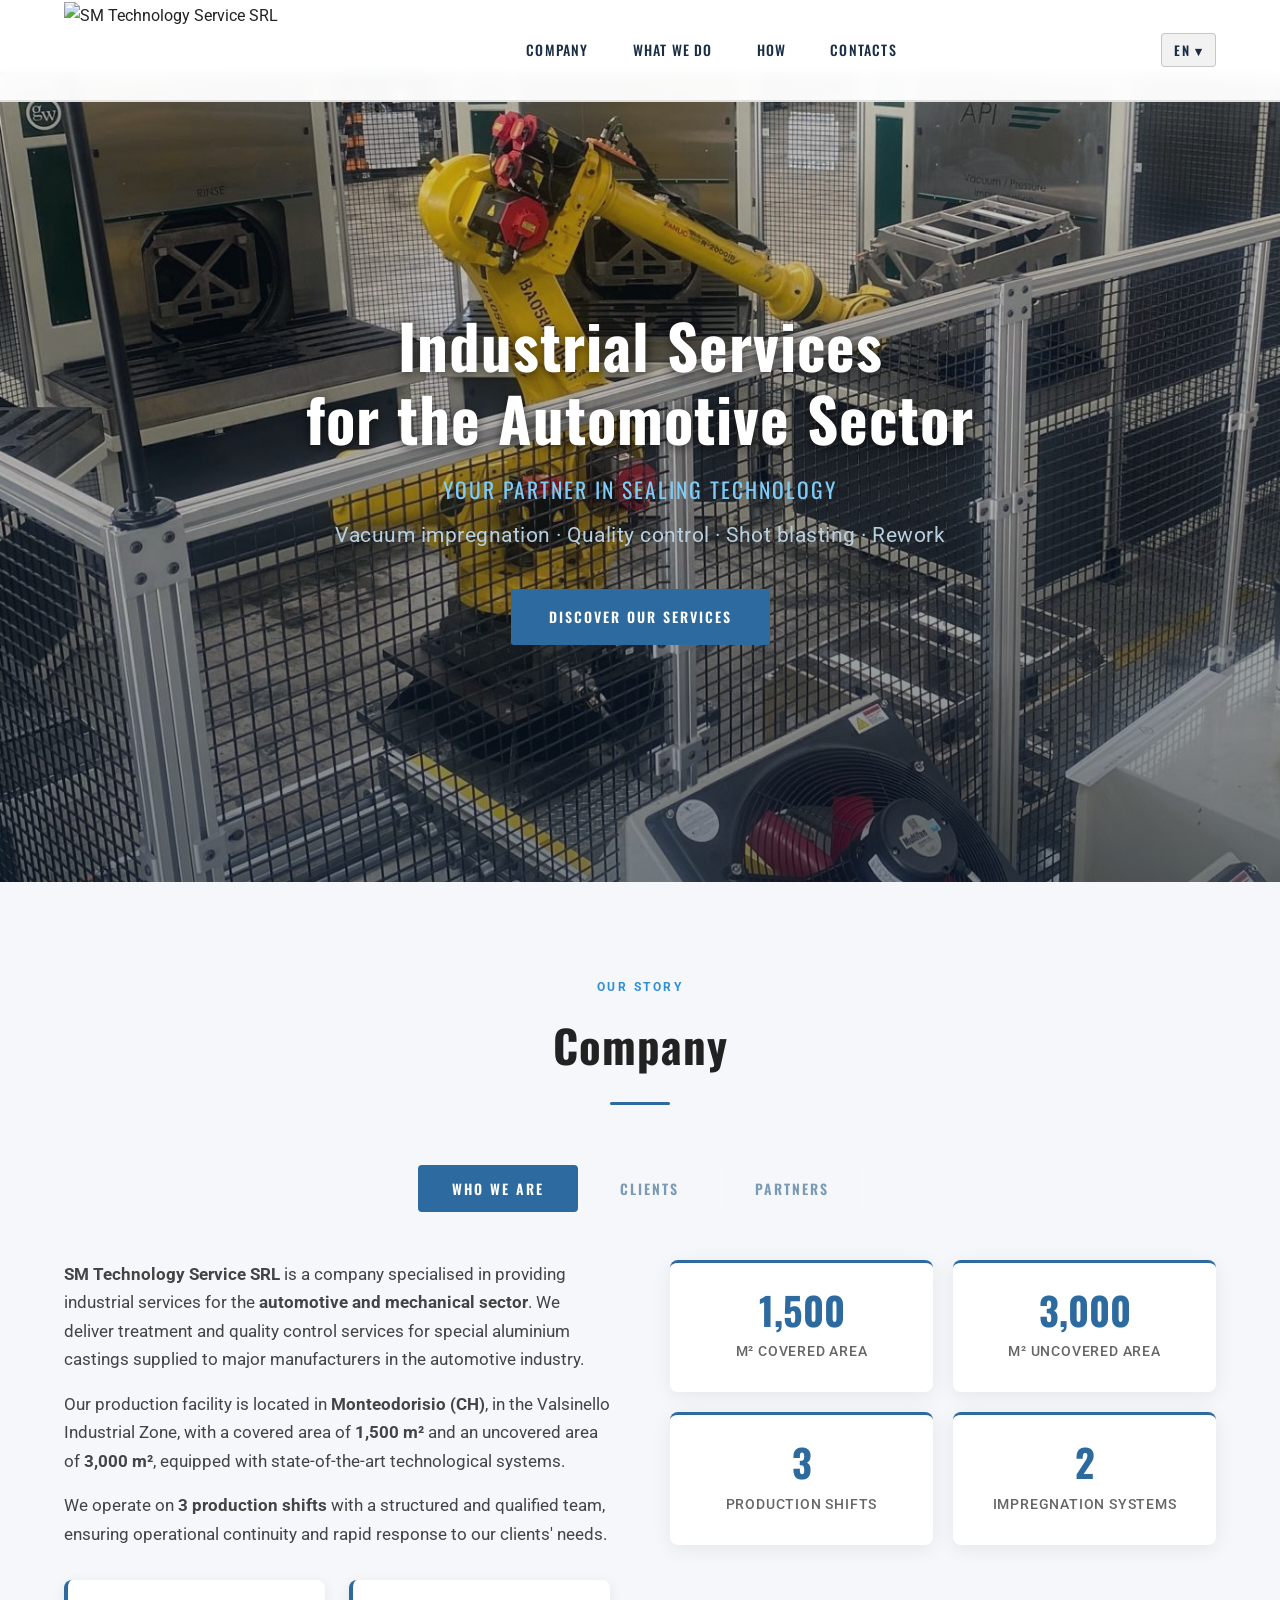
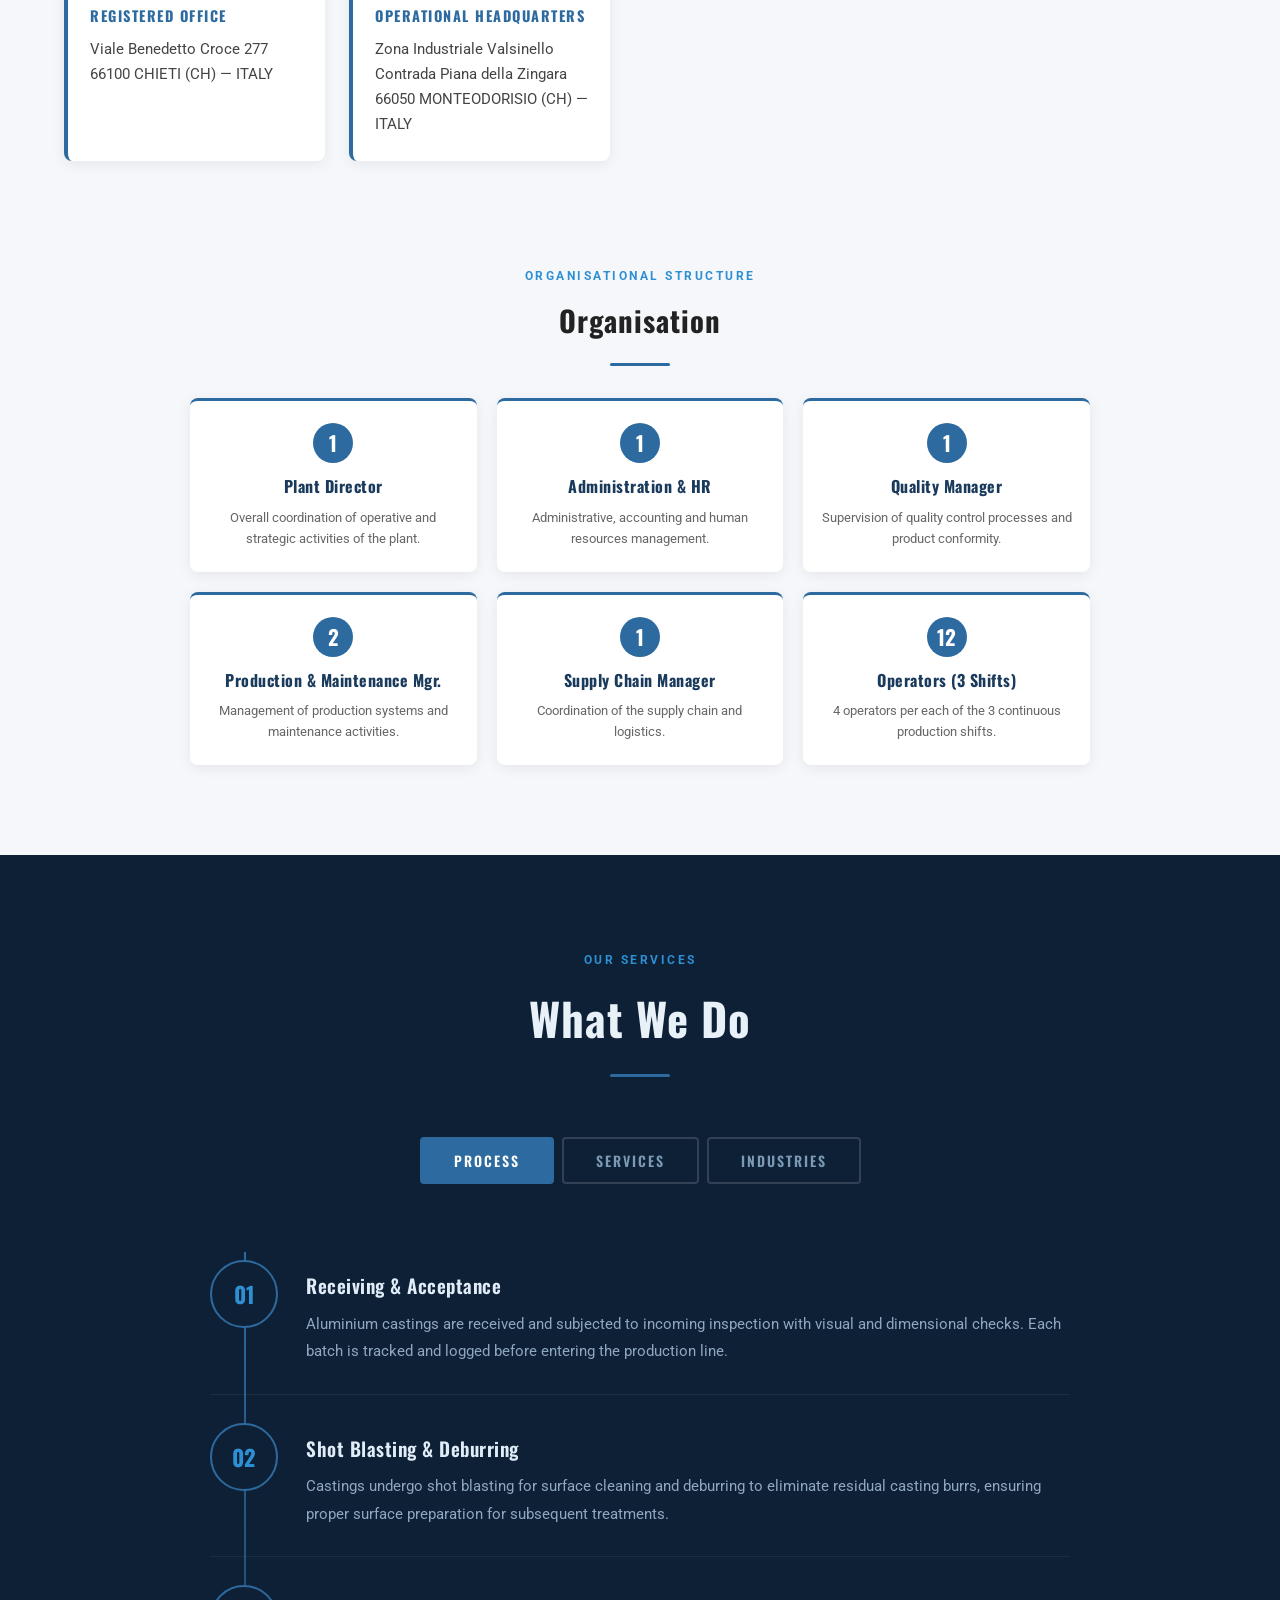
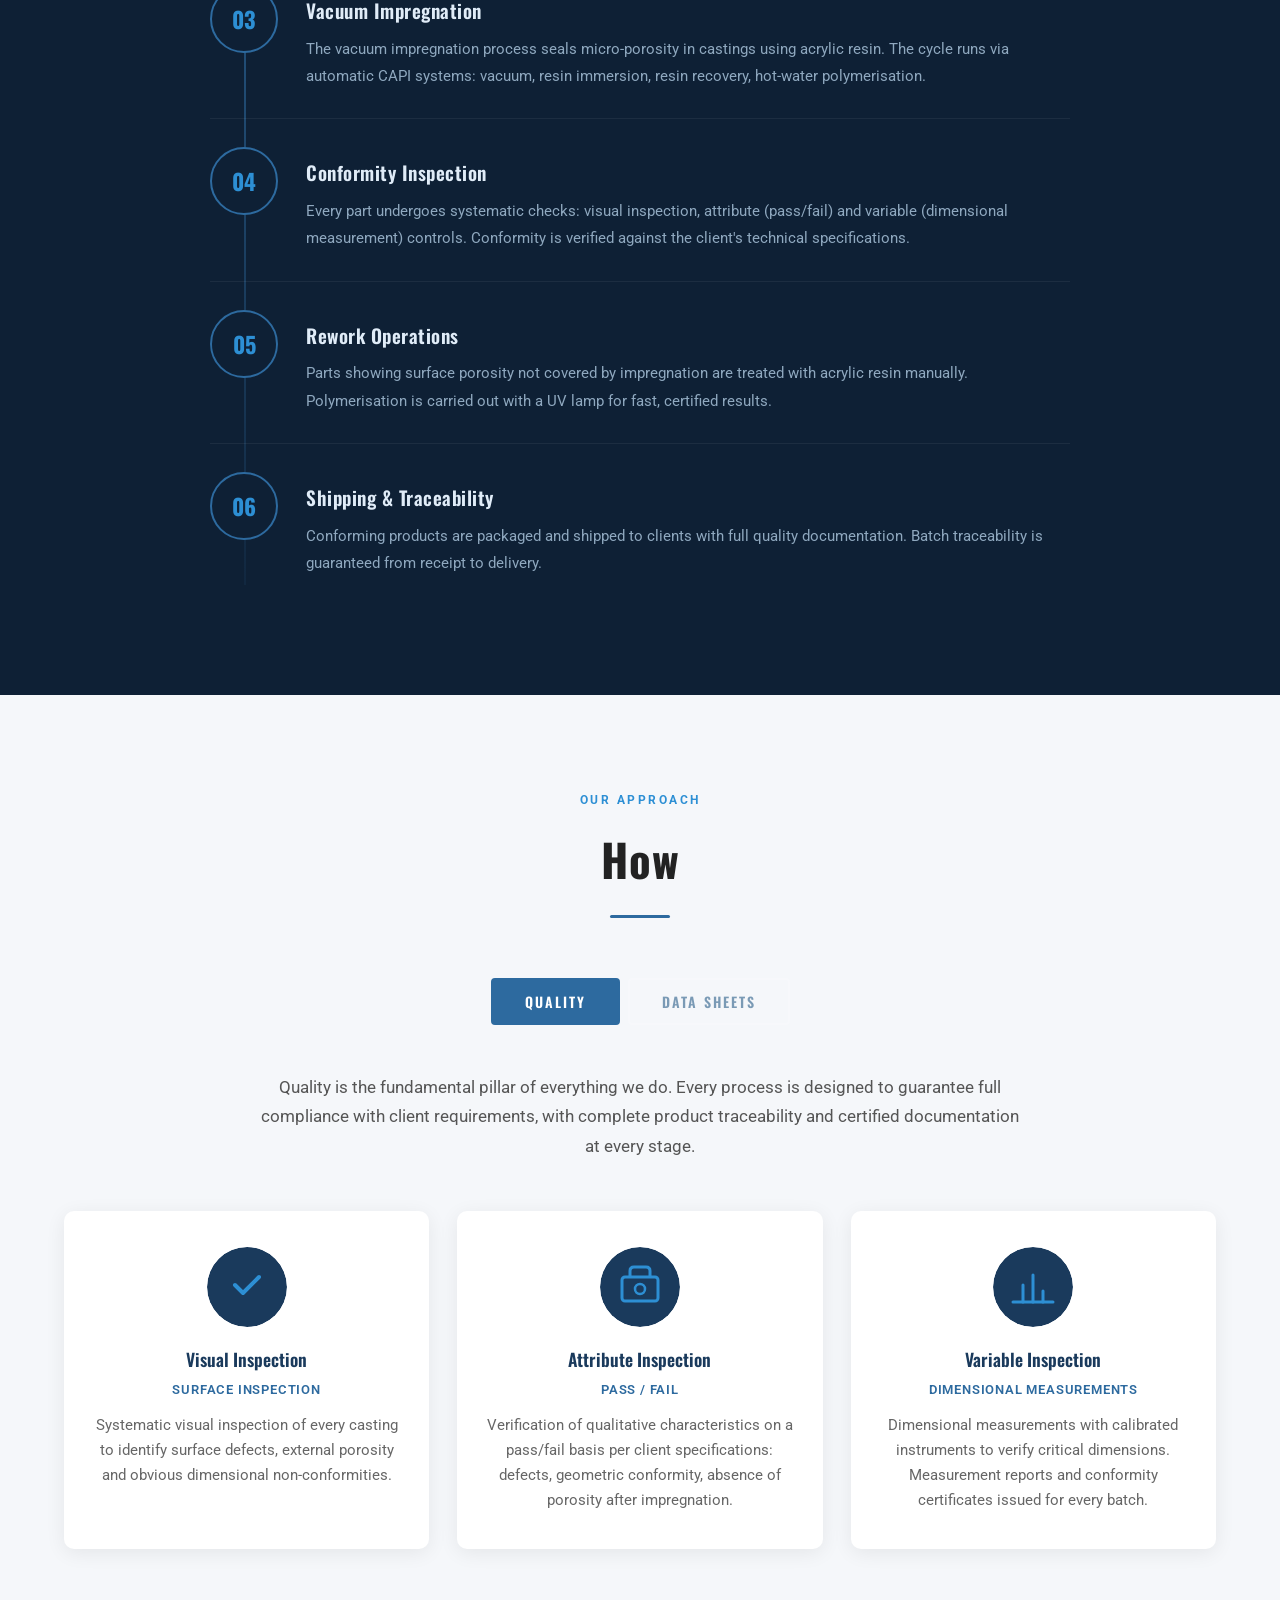
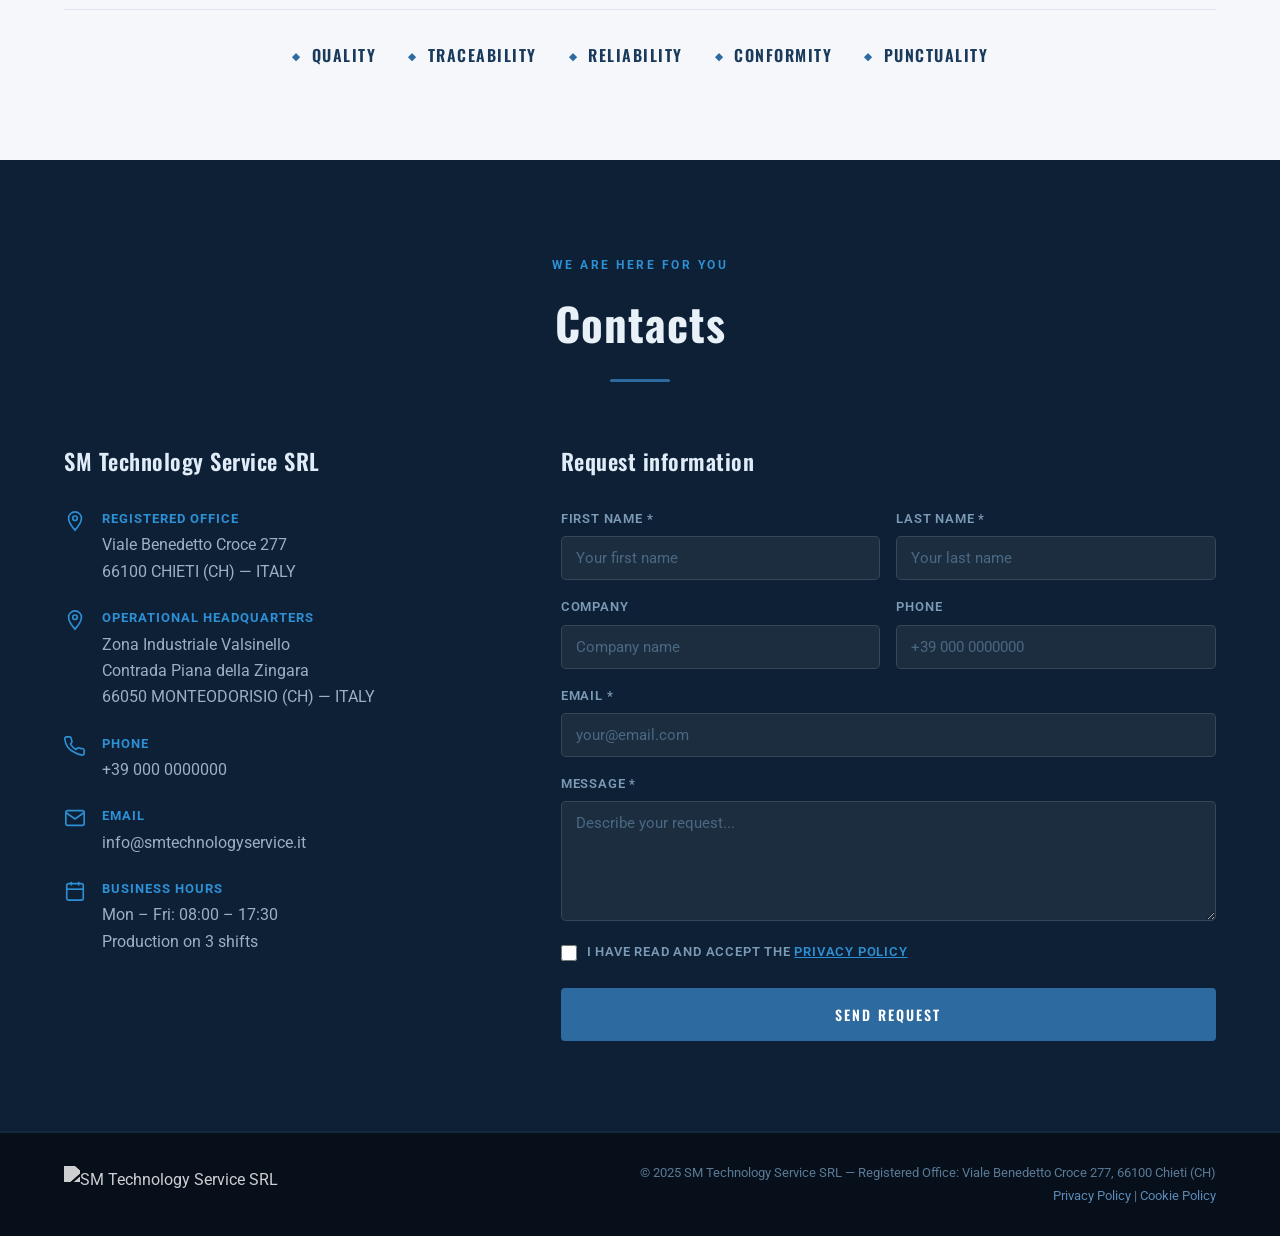
==== en/index.html @ 7cff7b4e "Initial release - SM Technology Service website Co-Authored-By: Claude Opus 4.6 <noreply@anthropic.c" ====
<!DOCTYPE html>
<html lang="en">
<head>
  <meta charset="UTF-8" />
  <meta name="viewport" content="width=device-width, initial-scale=1.0" />
  <title>SM Technology Service SRL</title>
  <link rel="stylesheet" href="../style.css" />
  <link rel="stylesheet" href="../lang.css" />
  <link href="https://fonts.googleapis.com/css2?family=Roboto:wght@300;400;500;700&family=Oswald:wght@400;600;700&display=swap" rel="stylesheet" />
</head>
<body>

  <!-- HEADER -->
  <header id="header">
    <div class="header-inner">
      <div class="logo">
        <img src="../logo.png" alt="SM Technology Service SRL" />
      </div>
      <nav class="main-nav">
        <ul>
          <li><a href="#company">Company</a></li>
          <li><a href="#what-we-do">What We Do</a></li>
          <li><a href="#how">How</a></li>
          <li><a href="#contacts">Contacts</a></li>
        </ul>
      </nav>
      <div class="lang-switcher">
        <button class="lang-btn" id="lang-btn">EN ▾</button>
        <ul class="lang-dropdown" id="lang-dropdown">
          <li><a href="../index.html">🇮🇹 IT</a></li>
          <li><a href="index.html" class="active">🇬🇧 EN</a></li>
        </ul>
      </div>
      <button class="hamburger" id="hamburger" aria-label="Menu">
        <span></span><span></span><span></span>
      </button>
    </div>
  </header>

  <!-- HERO IMAGE -->
  <section class="hero">
    <img src="../hero_new2.JPG" alt="SM Technology Service - Industrial Automotive Services" class="hero-img" />
    <div class="hero-overlay">
      <h1>Industrial Services<br>for the Automotive Sector</h1>
      <p style="font-family:'Oswald',sans-serif;font-size:clamp(1rem,2vw,1.35rem);letter-spacing:2px;text-transform:uppercase;color:#7ecbf7;margin-bottom:10px;">Your Partner in Sealing Technology</p>
      <p>Vacuum impregnation · Quality control · Shot blasting · Rework</p>
      <a href="#what-we-do" class="btn-hero">Discover our services</a>
    </div>
  </section>

  <!-- SECTION: COMPANY -->
  <section id="company" class="section section-light">
    <div class="container">
      <div class="section-header">
        <span class="section-tag">Our story</span>
        <h2>Company</h2>
        <div class="divider"></div>
      </div>
      <div class="cf-tabs">
        <button class="cf-tab active" data-tab="company-whoweare">Who We Are</button>
        <button class="cf-tab" data-tab="company-clients">Clients</button>
        <button class="cf-tab" data-tab="company-partners">Partners</button>
      </div>

      <div class="cf-tab-content active" id="tab-company-whoweare">
        <div class="azienda-grid">
          <div class="azienda-text">
            <p><strong>SM Technology Service SRL</strong> is a company specialised in providing industrial services for the <strong>automotive and mechanical sector</strong>. We deliver treatment and quality control services for special aluminium castings supplied to major manufacturers in the automotive industry.</p>
            <p>Our production facility is located in <strong>Monteodorisio (CH)</strong>, in the Valsinello Industrial Zone, with a covered area of <strong>1,500 m²</strong> and an uncovered area of <strong>3,000 m²</strong>, equipped with state-of-the-art technological systems.</p>
            <p>We operate on <strong>3 production shifts</strong> with a structured and qualified team, ensuring operational continuity and rapid response to our clients' needs.</p>
            <div class="sedi-grid">
              <div class="sede-box">
                <h4>Registered Office</h4>
                <p>Viale Benedetto Croce 277<br>66100 CHIETI (CH) — ITALY</p>
              </div>
              <div class="sede-box">
                <h4>Operational Headquarters</h4>
                <p>Zona Industriale Valsinello<br>Contrada Piana della Zingara<br>66050 MONTEODORISIO (CH) — ITALY</p>
              </div>
            </div>
          </div>
          <div class="azienda-stats">
            <div class="stat-card"><span class="stat-number">1,500</span><span class="stat-label">m² Covered Area</span></div>
            <div class="stat-card"><span class="stat-number">3,000</span><span class="stat-label">m² Uncovered Area</span></div>
            <div class="stat-card"><span class="stat-number">3</span><span class="stat-label">Production Shifts</span></div>
            <div class="stat-card"><span class="stat-number">2</span><span class="stat-label">Impregnation Systems</span></div>
          </div>
        </div>
        <div class="section-header" style="margin-top:60px; margin-bottom:32px;">
          <span class="section-tag">Organisational structure</span>
          <h2 style="font-size:1.8rem;">Organisation</h2>
          <div class="divider"></div>
        </div>
        <div class="org-grid">
          <div class="org-card"><div class="org-count">1</div><div class="org-role">Plant Director</div><p>Overall coordination of operative and strategic activities of the plant.</p></div>
          <div class="org-card"><div class="org-count">1</div><div class="org-role">Administration &amp; HR</div><p>Administrative, accounting and human resources management.</p></div>
          <div class="org-card"><div class="org-count">1</div><div class="org-role">Quality Manager</div><p>Supervision of quality control processes and product conformity.</p></div>
          <div class="org-card"><div class="org-count">2</div><div class="org-role">Production &amp; Maintenance Mgr.</div><p>Management of production systems and maintenance activities.</p></div>
          <div class="org-card"><div class="org-count">1</div><div class="org-role">Supply Chain Manager</div><p>Coordination of the supply chain and logistics.</p></div>
          <div class="org-card"><div class="org-count">12</div><div class="org-role">Operators (3 Shifts)</div><p>4 operators per each of the 3 continuous production shifts.</p></div>
        </div>
      </div>

      <div class="cf-tab-content" id="tab-company-clients">
        <div class="clienti-intro"><p>Our clients are major manufacturers in the automotive and mechanical sector. The trust of these industrial partners is the result of consistent quality, on-time delivery, and the ability to respond to every production need.</p></div>
        <div class="clienti-grid">
          <div class="cliente-card"><div class="cliente-logo-placeholder">STELLANTIS</div></div>
          <div class="cliente-card"><div class="cliente-logo-placeholder">TEKSID ALUMINUM</div></div>
          <div class="cliente-card"><div class="cliente-logo-placeholder">HONDA</div></div>
          <div class="cliente-card"><div class="cliente-logo-placeholder">CNH INDUSTRIAL</div></div>
          <div class="cliente-card"><div class="cliente-logo-placeholder">GETRAG</div></div>
          <div class="cliente-card"><div class="cliente-logo-placeholder">LA.ME.S.</div></div>
          <div class="cliente-card"><div class="cliente-logo-placeholder">SIRPRESS</div></div>
          <div class="cliente-card"><div class="cliente-logo-placeholder">PIERBURG PUMP TECHNOLOGY ITALY</div></div>
          <div class="cliente-card"><div class="cliente-logo-placeholder">TEKAL</div></div>
        </div>
      </div>

      <div class="cf-tab-content" id="tab-company-partners">
        <div class="clienti-intro"><p>We work with selected technology partners who share our vision of quality and innovation, allowing us to offer complete, state-of-the-art solutions for aluminium casting treatment.</p></div>
        <div class="clienti-grid">
          <div class="cliente-card"><div class="cliente-logo-placeholder">CAPI</div><span class="cliente-sede">Impregnation Systems</span></div>
        </div>
      </div>
    </div>
  </section>

  <!-- SECTION: WHAT WE DO -->
  <section id="what-we-do" class="section section-dark">
    <div class="container">
      <div class="section-header">
        <span class="section-tag">Our services</span>
        <h2>What We Do</h2>
        <div class="divider"></div>
      </div>
      <div class="cf-tabs">
        <button class="cf-tab active" data-tab="en-process">Process</button>
        <button class="cf-tab" data-tab="en-services">Services</button>
        <button class="cf-tab" data-tab="en-industries">Industries</button>
      </div>
      <div class="cf-tab-content active" id="tab-en-process">
        <div class="processo-steps">
          <div class="processo-step"><div class="step-number">01</div><div class="step-body"><h3>Receiving &amp; Acceptance</h3><p>Aluminium castings are received and subjected to incoming inspection with visual and dimensional checks. Each batch is tracked and logged before entering the production line.</p></div></div>
          <div class="processo-step"><div class="step-number">02</div><div class="step-body"><h3>Shot Blasting &amp; Deburring</h3><p>Castings undergo shot blasting for surface cleaning and deburring to eliminate residual casting burrs, ensuring proper surface preparation for subsequent treatments.</p></div></div>
          <div class="processo-step"><div class="step-number">03</div><div class="step-body"><h3>Vacuum Impregnation</h3><p>The vacuum impregnation process seals micro-porosity in castings using acrylic resin. The cycle runs via automatic CAPI systems: vacuum, resin immersion, resin recovery, hot-water polymerisation.</p></div></div>
          <div class="processo-step"><div class="step-number">04</div><div class="step-body"><h3>Conformity Inspection</h3><p>Every part undergoes systematic checks: visual inspection, attribute (pass/fail) and variable (dimensional measurement) controls. Conformity is verified against the client's technical specifications.</p></div></div>
          <div class="processo-step"><div class="step-number">05</div><div class="step-body"><h3>Rework Operations</h3><p>Parts showing surface porosity not covered by impregnation are treated with acrylic resin manually. Polymerisation is carried out with a UV lamp for fast, certified results.</p></div></div>
          <div class="processo-step"><div class="step-number">06</div><div class="step-body"><h3>Shipping &amp; Traceability</h3><p>Conforming products are packaged and shipped to clients with full quality documentation. Batch traceability is guaranteed from receipt to delivery.</p></div></div>
        </div>
      </div>
      <div class="cf-tab-content" id="tab-en-services">
        <div class="services-grid">
          <div class="service-card"><div class="service-icon"><svg viewBox="0 0 64 64" fill="none" xmlns="http://www.w3.org/2000/svg"><circle cx="32" cy="32" r="22" stroke="currentColor" stroke-width="2"/><circle cx="32" cy="32" r="10" stroke="currentColor" stroke-width="2"/><path d="M32 10 L32 22 M32 42 L32 54 M10 32 L22 32 M42 32 L54 32" stroke="currentColor" stroke-width="2" stroke-linecap="round"/></svg></div><h3>Vacuum Impregnation</h3><p>Sealing of micro-porosity in special aluminium castings via automatic acrylic resin cycle. 2 CAPI systems ensure high production capacity and service continuity.</p></div>
          <div class="service-card"><div class="service-icon"><svg viewBox="0 0 64 64" fill="none" xmlns="http://www.w3.org/2000/svg"><rect x="10" y="18" width="44" height="30" rx="3" stroke="currentColor" stroke-width="2"/><path d="M22 14 L22 18 M32 14 L32 18 M42 14 L42 18" stroke="currentColor" stroke-width="2" stroke-linecap="round"/><path d="M18 34 L26 26 M38 26 L46 34 M26 26 L38 26 M22 34 L42 34" stroke="currentColor" stroke-width="2" stroke-linecap="round" stroke-linejoin="round"/></svg></div><h3>Conformity Inspection</h3><p>Systematic product controls: visual, attribute (pass/fail) and variable (dimensional measurements). Conformity reports issued for every production batch.</p></div>
          <div class="service-card"><div class="service-icon"><svg viewBox="0 0 64 64" fill="none" xmlns="http://www.w3.org/2000/svg"><path d="M12 52 L52 52 M12 52 L12 28 M52 52 L52 28" stroke="currentColor" stroke-width="2" stroke-linecap="round"/><path d="M20 52 L20 36 L32 24 L44 36 L44 52" stroke="currentColor" stroke-width="2" stroke-linejoin="round"/><circle cx="32" cy="18" r="6" stroke="currentColor" stroke-width="2"/></svg></div><h3>Shot Blasting &amp; Deburring</h3><p>Surface treatment of die-cast aluminium parts: shot blasting for cleaning and oxide removal, deburring to eliminate casting burrs and achieve the correct surface finish.</p></div>
          <div class="service-card"><div class="service-icon"><svg viewBox="0 0 64 64" fill="none" xmlns="http://www.w3.org/2000/svg"><circle cx="32" cy="32" r="18" stroke="currentColor" stroke-width="2"/><path d="M24 32 L30 38 L40 26" stroke="currentColor" stroke-width="2.5" stroke-linecap="round" stroke-linejoin="round"/><path d="M32 10 L32 6 M32 58 L32 54 M10 32 L6 32 M58 32 L54 32" stroke="currentColor" stroke-width="2" stroke-linecap="round"/></svg></div><h3>Rework Operations</h3><p>Manual treatment of surface porosity using acrylic resin with UV polymerisation. Targeted intervention to recover non-conforming parts, reducing scrap and production costs.</p></div>
        </div>
      </div>
      <div class="cf-tab-content" id="tab-en-industries">
        <div class="industrie-grid">
          <div class="industria-card"><div class="industria-icon"><svg viewBox="0 0 64 64" fill="none" xmlns="http://www.w3.org/2000/svg"><path d="M8 52 L8 28 L20 20 L20 52" stroke="currentColor" stroke-width="2" stroke-linejoin="round"/><path d="M20 36 L36 28 L36 52" stroke="currentColor" stroke-width="2" stroke-linejoin="round"/><path d="M36 40 L52 32 L52 52" stroke="currentColor" stroke-width="2" stroke-linejoin="round"/><line x1="4" y1="52" x2="60" y2="52" stroke="currentColor" stroke-width="2"/></svg></div><h3>Automotive</h3><p>Primary reference sector. We provide treatment and quality control services for aluminium castings for major manufacturers: Stellantis, Honda, CNH Industrial, Getrag.</p></div>
          <div class="industria-card"><div class="industria-icon"><svg viewBox="0 0 64 64" fill="none" xmlns="http://www.w3.org/2000/svg"><rect x="10" y="18" width="44" height="28" rx="3" stroke="currentColor" stroke-width="2"/><path d="M10 28 L54 28" stroke="currentColor" stroke-width="2"/><circle cx="20" cy="23" r="2" fill="currentColor"/><circle cx="28" cy="23" r="2" fill="currentColor"/><rect x="18" y="34" width="10" height="8" rx="1" stroke="currentColor" stroke-width="1.8"/><rect x="36" y="34" width="10" height="8" rx="1" stroke="currentColor" stroke-width="1.8"/></svg></div><h3>Precision Mechanics</h3><p>Treatment of aluminium mechanical components for high-precision industrial applications: dimensional controls, shot blasting and specialised rework.</p></div>
          <div class="industria-card"><div class="industria-icon"><svg viewBox="0 0 64 64" fill="none" xmlns="http://www.w3.org/2000/svg"><path d="M32 8 L50 20 L50 44 L32 56 L14 44 L14 20 Z" stroke="currentColor" stroke-width="2" stroke-linejoin="round"/><circle cx="32" cy="32" r="8" stroke="currentColor" stroke-width="2"/><line x1="32" y1="8" x2="32" y2="24" stroke="currentColor" stroke-width="1.5"/><line x1="32" y1="40" x2="32" y2="56" stroke="currentColor" stroke-width="1.5"/><line x1="14" y1="32" x2="24" y2="32" stroke="currentColor" stroke-width="1.5"/><line x1="40" y1="32" x2="50" y2="32" stroke="currentColor" stroke-width="1.5"/></svg></div><h3>Industrial Components</h3><p>Surface treatment and impregnation services for industrial aluminium components, with high production volumes and certified quality standards.</p></div>
        </div>
      </div>
    </div>
  </section>

  <!-- SECTION: HOW -->
  <section id="how" class="section section-light">
    <div class="container">
      <div class="section-header">
        <span class="section-tag">Our approach</span>
        <h2>How</h2>
        <div class="divider"></div>
      </div>
      <div class="cf-tabs">
        <button class="cf-tab active" data-tab="en-quality">Quality</button>
        <button class="cf-tab" data-tab="en-datasheets">Data Sheets</button>
      </div>
      <div class="cf-tab-content active" id="tab-en-quality">
        <div class="chisiamo-intro"><p>Quality is the fundamental pillar of everything we do. Every process is designed to guarantee full compliance with client requirements, with complete product traceability and certified documentation at every stage.</p></div>
        <div class="team-grid">
          <div class="team-card"><div class="team-avatar"><svg viewBox="0 0 80 80" fill="none" xmlns="http://www.w3.org/2000/svg"><circle cx="40" cy="40" r="40" fill="#1a3a5c"/><path d="M28 38 L36 46 L52 30" stroke="#2d8fd4" stroke-width="4" stroke-linecap="round" stroke-linejoin="round"/></svg></div><h3>Visual Inspection</h3><span class="team-role">Surface inspection</span><p>Systematic visual inspection of every casting to identify surface defects, external porosity and obvious dimensional non-conformities.</p></div>
          <div class="team-card"><div class="team-avatar"><svg viewBox="0 0 80 80" fill="none" xmlns="http://www.w3.org/2000/svg"><circle cx="40" cy="40" r="40" fill="#1a3a5c"/><rect x="22" y="30" width="36" height="24" rx="3" stroke="#2d8fd4" stroke-width="3"/><path d="M30 30 L30 24 Q30 20 34 20 L46 20 Q50 20 50 24 L50 30" stroke="#2d8fd4" stroke-width="3"/><circle cx="40" cy="42" r="5" stroke="#2d8fd4" stroke-width="2.5"/></svg></div><h3>Attribute Inspection</h3><span class="team-role">Pass / Fail</span><p>Verification of qualitative characteristics on a pass/fail basis per client specifications: defects, geometric conformity, absence of porosity after impregnation.</p></div>
          <div class="team-card"><div class="team-avatar"><svg viewBox="0 0 80 80" fill="none" xmlns="http://www.w3.org/2000/svg"><circle cx="40" cy="40" r="40" fill="#1a3a5c"/><line x1="20" y1="55" x2="60" y2="55" stroke="#2d8fd4" stroke-width="3" stroke-linecap="round"/><path d="M30 55 L30 38 M40 55 L40 28 M50 55 L50 44" stroke="#2d8fd4" stroke-width="3" stroke-linecap="round"/></svg></div><h3>Variable Inspection</h3><span class="team-role">Dimensional measurements</span><p>Dimensional measurements with calibrated instruments to verify critical dimensions. Measurement reports and conformity certificates issued for every batch.</p></div>
        </div>
        <div class="values-strip">
          <div class="value-item"><span class="value-icon">&#9670;</span><span>Quality</span></div>
          <div class="value-item"><span class="value-icon">&#9670;</span><span>Traceability</span></div>
          <div class="value-item"><span class="value-icon">&#9670;</span><span>Reliability</span></div>
          <div class="value-item"><span class="value-icon">&#9670;</span><span>Conformity</span></div>
          <div class="value-item"><span class="value-icon">&#9670;</span><span>Punctuality</span></div>
        </div>
      </div>
      <div class="cf-tab-content" id="tab-en-datasheets">
        <div class="chisiamo-intro"><p>Technical details of our impregnation systems. The two automatic CAPI systems guarantee high productivity, process repeatability and the highest quality of treatment on aluminium castings.</p></div>
        <div class="schede-grid">
          <div class="scheda-card"><div class="scheda-icon"><svg viewBox="0 0 64 64" fill="none" xmlns="http://www.w3.org/2000/svg"><rect x="14" y="8" width="36" height="48" rx="3" stroke="currentColor" stroke-width="2"/><line x1="22" y1="20" x2="42" y2="20" stroke="currentColor" stroke-width="2"/><line x1="22" y1="28" x2="42" y2="28" stroke="currentColor" stroke-width="2"/><line x1="22" y1="36" x2="34" y2="36" stroke="currentColor" stroke-width="2"/><circle cx="38" cy="44" r="5" stroke="currentColor" stroke-width="2"/></svg></div><h3>Impregnation System N° 1</h3><p>Automatic system for vacuum impregnation of special aluminium castings. Fully automated cycle with process control.</p><ul><li>Technology: Vacuum impregnation with acrylic resin</li><li>Cycle: Vacuum → Immersion → Resin recovery → Polymerisation</li><li>Polymerisation: Hot water bath</li><li>Application: Aluminium castings for automotive</li></ul><span class="scheda-tag">Automatic System</span></div>
          <div class="scheda-card"><div class="scheda-icon"><svg viewBox="0 0 64 64" fill="none" xmlns="http://www.w3.org/2000/svg"><rect x="14" y="8" width="36" height="48" rx="3" stroke="currentColor" stroke-width="2"/><line x1="22" y1="20" x2="42" y2="20" stroke="currentColor" stroke-width="2"/><line x1="22" y1="28" x2="42" y2="28" stroke="currentColor" stroke-width="2"/><line x1="22" y1="36" x2="34" y2="36" stroke="currentColor" stroke-width="2"/><path d="M36 42 L44 50 M44 42 L36 50" stroke="currentColor" stroke-width="2" stroke-linecap="round"/></svg></div><h3>Impregnation System N° 2 — CAPI</h3><p>Second automatic CAPI system to guarantee production continuity and high-volume treatment capacity.</p><ul><li>Brand: CAPI (certified system)</li><li>Technology: Automatic vacuum impregnation</li><li>Cycle: Vacuum → Resin immersion → Recovery → Polymerisation</li><li>Resin: Acrylic (for internal and surface porosity)</li></ul><span class="scheda-tag">CAPI System — Automatic</span></div>
          <div class="scheda-card"><div class="scheda-icon"><svg viewBox="0 0 64 64" fill="none" xmlns="http://www.w3.org/2000/svg"><rect x="14" y="8" width="36" height="48" rx="3" stroke="currentColor" stroke-width="2"/><line x1="22" y1="20" x2="42" y2="20" stroke="currentColor" stroke-width="2"/><line x1="22" y1="28" x2="42" y2="28" stroke="currentColor" stroke-width="2"/><line x1="22" y1="36" x2="42" y2="36" stroke="currentColor" stroke-width="2"/><path d="M25 46 L39 46 M32 42 L32 50" stroke="currentColor" stroke-width="2" stroke-linecap="round"/></svg></div><h3>UV Rework Station</h3><p>Manual system for treating residual surface porosity using acrylic resin with UV polymerisation.</p><ul><li>Method: Manual acrylic resin application</li><li>Polymerisation: UV lamp</li><li>Application: Surface porosity not treatable in automatic cycle</li><li>Outcome: Recovery of non-conforming parts, scrap reduction</li></ul><span class="scheda-tag">UV Rework Station</span></div>
        </div>
      </div>
    </div>
  </section>

  <!-- SECTION: CONTACTS -->
  <section id="contacts" class="section section-dark">
    <div class="container">
      <div class="section-header">
        <span class="section-tag">We are here for you</span>
        <h2>Contacts</h2>
        <div class="divider"></div>
      </div>
      <div class="contatti-grid">
        <div class="contatti-info">
          <h3>SM Technology Service SRL</h3>
          <ul class="contact-list">
            <li><svg class="contact-icon" viewBox="0 0 24 24" fill="none" xmlns="http://www.w3.org/2000/svg"><path d="M12 2C8.13 2 5 5.13 5 9c0 5.25 7 13 7 13s7-7.75 7-13c0-3.87-3.13-7-7-7z" stroke="currentColor" stroke-width="1.8"/><circle cx="12" cy="9" r="2.5" stroke="currentColor" stroke-width="1.8"/></svg><div><strong>Registered Office</strong><p>Viale Benedetto Croce 277<br>66100 CHIETI (CH) — ITALY</p></div></li>
            <li><svg class="contact-icon" viewBox="0 0 24 24" fill="none" xmlns="http://www.w3.org/2000/svg"><path d="M12 2C8.13 2 5 5.13 5 9c0 5.25 7 13 7 13s7-7.75 7-13c0-3.87-3.13-7-7-7z" stroke="currentColor" stroke-width="1.8"/><circle cx="12" cy="9" r="2.5" stroke="currentColor" stroke-width="1.8"/></svg><div><strong>Operational Headquarters</strong><p>Zona Industriale Valsinello<br>Contrada Piana della Zingara<br>66050 MONTEODORISIO (CH) — ITALY</p></div></li>
            <li><svg class="contact-icon" viewBox="0 0 24 24" fill="none" xmlns="http://www.w3.org/2000/svg"><path d="M22 16.92v3a2 2 0 01-2.18 2 19.79 19.79 0 01-8.63-3.07A19.5 19.5 0 013.95 13a19.79 19.79 0 01-3.07-8.67A2 2 0 012.86 2h3a2 2 0 012 1.72c.127.96.361 1.903.7 2.81a2 2 0 01-.45 2.11L7.09 9.91a16 16 0 006 6l1.27-1.27a2 2 0 012.11-.45c.907.339 1.85.573 2.81.7A2 2 0 0122 16.92z" stroke="currentColor" stroke-width="1.8"/></svg><div><strong>Phone</strong><p>+39 000 0000000</p></div></li>
            <li><svg class="contact-icon" viewBox="0 0 24 24" fill="none" xmlns="http://www.w3.org/2000/svg"><path d="M4 4h16c1.1 0 2 .9 2 2v12c0 1.1-.9 2-2 2H4c-1.1 0-2-.9-2-2V6c0-1.1.9-2 2-2z" stroke="currentColor" stroke-width="1.8"/><polyline points="22,6 12,13 2,6" stroke="currentColor" stroke-width="1.8"/></svg><div><strong>Email</strong><p>info@smtechnologyservice.it</p></div></li>
            <li><svg class="contact-icon" viewBox="0 0 24 24" fill="none" xmlns="http://www.w3.org/2000/svg"><rect x="3" y="4" width="18" height="18" rx="2" stroke="currentColor" stroke-width="1.8"/><line x1="16" y1="2" x2="16" y2="6" stroke="currentColor" stroke-width="1.8"/><line x1="8" y1="2" x2="8" y2="6" stroke="currentColor" stroke-width="1.8"/><line x1="3" y1="10" x2="21" y2="10" stroke="currentColor" stroke-width="1.8"/></svg><div><strong>Business Hours</strong><p>Mon – Fri: 08:00 – 17:30<br>Production on 3 shifts</p></div></li>
          </ul>
        </div>
        <div class="contatti-form">
          <h3>Request information</h3>
          <form id="contact-form">
            <div class="form-row"><div class="form-group"><label for="nome">First name *</label><input type="text" id="nome" name="nome" placeholder="Your first name" required /></div><div class="form-group"><label for="cognome">Last name *</label><input type="text" id="cognome" name="cognome" placeholder="Your last name" required /></div></div>
            <div class="form-row"><div class="form-group"><label for="azienda-form">Company</label><input type="text" id="azienda-form" name="azienda" placeholder="Company name" /></div><div class="form-group"><label for="telefono">Phone</label><input type="tel" id="telefono" name="telefono" placeholder="+39 000 0000000" /></div></div>
            <div class="form-group full"><label for="email-form">Email *</label><input type="email" id="email-form" name="email" placeholder="your@email.com" required /></div>
            <div class="form-group full"><label for="messaggio">Message *</label><textarea id="messaggio" name="messaggio" rows="5" placeholder="Describe your request..." required></textarea></div>
            <div class="form-group full privacy-check"><label class="checkbox-label"><input type="checkbox" required /><span>I have read and accept the <a href="#">Privacy Policy</a></span></label></div>
            <button type="submit" class="btn-submit">Send Request</button>
          </form>
        </div>
      </div>
    </div>
  </section>

  <footer class="footer">
    <div class="container footer-inner">
      <div class="footer-logo"><img src="../logo.png" alt="SM Technology Service SRL" /></div>
      <div class="footer-text">
        <p>&copy; 2025 SM Technology Service SRL — Registered Office: Viale Benedetto Croce 277, 66100 Chieti (CH)</p>
        <p><a href="#">Privacy Policy</a> | <a href="#">Cookie Policy</a></p>
      </div>
    </div>
  </footer>

  <script src="../script.js"></script>
  <script src="../lang.js"></script>
</body>
</html>
---- style.css ----
/* ===========================
   RESET & BASE
=========================== */
*, *::before, *::after {
  box-sizing: border-box;
  margin: 0;
  padding: 0;
}

html {
  scroll-behavior: smooth;
}

body {
  font-family: 'Roboto', sans-serif;
  font-size: 16px;
  color: #222;
  background: #fff;
  line-height: 1.7;
}

a {
  text-decoration: none;
  color: inherit;
}

img {
  max-width: 100%;
  display: block;
}

ul {
  list-style: none;
}

.container {
  max-width: 1200px;
  margin: 0 auto;
  padding: 0 24px;
}

/* ===========================
   HEADER & NAV
=========================== */
#header {
  position: fixed;
  top: 0;
  left: 0;
  width: 100%;
  z-index: 1000;
  background: rgba(255, 255, 255, 0.97);
  border-bottom: 2px solid #e0e0e0;
  backdrop-filter: blur(6px);
  transition: box-shadow 0.3s;
}

#header.scrolled {
  box-shadow: 0 4px 24px rgba(0,0,0,0.35);
}

.header-inner {
  max-width: 1200px;
  margin: 0 auto;
  padding: 0 24px;
  display: flex;
  align-items: center;
  justify-content: space-between;
  height: 100px;
}

.logo {
  height: 100%;
}

.logo img {
  height: 100%;
  width: auto;
  object-fit: contain;
  padding: 2px 0;
}

.main-nav ul {
  display: flex;
  gap: 8px;
}

.main-nav ul li a {
  display: block;
  padding: 8px 18px;
  font-family: 'Oswald', sans-serif;
  font-size: 14px;
  font-weight: 500;
  letter-spacing: 1.2px;
  text-transform: uppercase;
  color: #1a2e45;
  border-radius: 3px;
  position: relative;
  transition: color 0.25s;
}

.main-nav ul li a::after {
  content: '';
  position: absolute;
  bottom: 4px;
  left: 18px;
  right: 18px;
  height: 2px;
  background: #2d8fd4;
  transform: scaleX(0);
  transition: transform 0.25s ease;
}

.main-nav ul li a:hover {
  color: #2d6a9f;
}

.main-nav ul li a:hover::after {
  transform: scaleX(1);
}

.hamburger {
  display: none;
  flex-direction: column;
  gap: 5px;
  background: none;
  border: none;
  cursor: pointer;
  padding: 6px;
}

.hamburger span {
  display: block;
  width: 26px;
  height: 2px;
  background: #c8d8e8;
  border-radius: 2px;
  transition: all 0.3s;
}

/* ===========================
   HERO
=========================== */
.hero {
  position: relative;
  width: 100%;
  height: 90vh;
  min-height: 500px;
  margin-top: 72px;
  overflow: hidden;
  background: #0a1a2f;
}

.hero-img {
  width: 100%;
  height: 100%;
  object-fit: cover;
  object-position: center bottom;
  opacity: 1;
}

.hero-overlay {
  position: absolute;
  inset: 0;
  display: flex;
  flex-direction: column;
  align-items: center;
  justify-content: center;
  text-align: center;
  padding: 24px;
  background: linear-gradient(
    to bottom,
    rgba(10,26,47,0.15) 0%,
    rgba(10,26,47,0.35) 60%,
    rgba(10,26,47,0.55) 100%
  );
}

.hero-overlay h1 {
  font-family: 'Oswald', sans-serif;
  font-size: clamp(2rem, 5vw, 3.8rem);
  font-weight: 700;
  color: #fff;
  line-height: 1.2;
  text-shadow: 0 2px 12px rgba(0,0,0,0.6);
  margin-bottom: 16px;
  letter-spacing: 1px;
}

.hero-overlay p {
  font-size: clamp(1rem, 2vw, 1.3rem);
  color: #b8cfe0;
  margin-bottom: 36px;
  letter-spacing: 0.5px;
}

.btn-hero {
  display: inline-block;
  padding: 14px 36px;
  background: #2d6a9f;
  color: #fff;
  font-family: 'Oswald', sans-serif;
  font-size: 14px;
  font-weight: 600;
  letter-spacing: 2px;
  text-transform: uppercase;
  border-radius: 3px;
  border: 2px solid #2d6a9f;
  transition: background 0.25s, border-color 0.25s, color 0.25s;
}

.btn-hero:hover {
  background: transparent;
  border-color: #fff;
  color: #fff;
}

/* ===========================
   SECTIONS BASE
=========================== */
.section {
  padding: 90px 0;
}

.section-light {
  background: #f5f7fa;
  color: #222;
}

.section-dark {
  background: #0e2035;
  color: #cdd8e3;
}

.section-header {
  text-align: center;
  margin-bottom: 60px;
}

.section-tag {
  display: inline-block;
  font-size: 12px;
  font-weight: 700;
  letter-spacing: 2.5px;
  text-transform: uppercase;
  color: #2d8fd4;
  margin-bottom: 10px;
}

.section-header h2 {
  font-family: 'Oswald', sans-serif;
  font-size: clamp(1.8rem, 3.5vw, 2.8rem);
  font-weight: 700;
  letter-spacing: 1px;
  color: inherit;
}

.section-dark .section-header h2 {
  color: #e8f0f8;
}

.divider {
  width: 60px;
  height: 3px;
  background: #2d6a9f;
  margin: 18px auto 0;
  border-radius: 2px;
}

/* ===========================
   AZIENDA
=========================== */
.azienda-grid {
  display: grid;
  grid-template-columns: 1fr 1fr;
  gap: 60px;
  align-items: start;
}

.azienda-text p {
  margin-bottom: 16px;
  font-size: 1.05rem;
  color: #444;
}

.azienda-text p:last-child {
  margin-bottom: 0;
}

.azienda-stats {
  display: grid;
  grid-template-columns: 1fr 1fr;
  gap: 20px;
}

.stat-card {
  background: #fff;
  border-radius: 8px;
  padding: 28px 20px;
  text-align: center;
  box-shadow: 0 4px 20px rgba(0,0,0,0.07);
  border-top: 3px solid #2d6a9f;
  transition: transform 0.2s, box-shadow 0.2s;
}

.stat-card:hover {
  transform: translateY(-4px);
  box-shadow: 0 8px 30px rgba(0,0,0,0.12);
}

.stat-number {
  display: block;
  font-family: 'Oswald', sans-serif;
  font-size: 2.4rem;
  font-weight: 700;
  color: #2d6a9f;
  line-height: 1;
  margin-bottom: 8px;
}

.stat-label {
  font-size: 0.85rem;
  font-weight: 500;
  color: #666;
  text-transform: uppercase;
  letter-spacing: 0.8px;
}

/* ===========================
   COSA FACCIAMO
=========================== */
.services-grid {
  display: grid;
  grid-template-columns: repeat(3, 1fr);
  gap: 28px;
}

.service-card {
  background: rgba(255,255,255,0.05);
  border: 1px solid rgba(255,255,255,0.08);
  border-radius: 10px;
  padding: 36px 28px;
  transition: background 0.25s, transform 0.25s, border-color 0.25s;
}

.service-card:hover {
  background: rgba(45,106,159,0.18);
  border-color: #2d6a9f;
  transform: translateY(-5px);
}

.service-icon {
  width: 56px;
  height: 56px;
  color: #2d8fd4;
  margin-bottom: 20px;
}

.service-icon svg {
  width: 100%;
  height: 100%;
}

.service-card h3 {
  font-family: 'Oswald', sans-serif;
  font-size: 1.2rem;
  font-weight: 600;
  color: #e0ecf8;
  margin-bottom: 12px;
  letter-spacing: 0.5px;
}

.service-card p {
  font-size: 0.92rem;
  color: #8fa8bf;
  line-height: 1.75;
}

/* ===========================
   COSA FACCIAMO — TABS
=========================== */
.cf-tabs {
  display: flex;
  justify-content: center;
  gap: 8px;
  margin-bottom: 48px;
  flex-wrap: wrap;
}

.cf-tab {
  padding: 11px 32px;
  background: transparent;
  border: 2px solid rgba(255,255,255,0.15);
  color: #7a9ab5;
  font-family: 'Oswald', sans-serif;
  font-size: 14px;
  font-weight: 600;
  letter-spacing: 2px;
  text-transform: uppercase;
  border-radius: 4px;
  cursor: pointer;
  transition: all 0.25s;
}

.cf-tab:hover {
  border-color: #2d6a9f;
  color: #c8d8e8;
}

.cf-tab.active {
  background: #2d6a9f;
  border-color: #2d6a9f;
  color: #fff;
}

.cf-tab-content {
  display: none;
}

.cf-tab-content.active {
  display: block;
  animation: fadeInTab 0.3s ease;
}

@keyframes fadeInTab {
  from { opacity: 0; transform: translateY(10px); }
  to   { opacity: 1; transform: translateY(0); }
}

/* --- PROCESSO --- */
.processo-intro {
  margin-bottom: 40px;
  padding: 28px 32px;
  background: rgba(255,255,255,0.04);
  border-left: 4px solid #2d6a9f;
  border-radius: 6px;
}

.processo-intro h3 {
  font-family: 'Oswald', sans-serif;
  font-size: 1.5rem;
  font-weight: 700;
  color: #7ecbf7;
  margin-bottom: 16px;
  text-transform: uppercase;
  letter-spacing: 1px;
}

.processo-intro p {
  font-size: 1rem;
  line-height: 1.75;
  color: #c0cfe0;
  margin-bottom: 12px;
}

.processo-intro p:last-child {
  margin-bottom: 0;
}

.processo-steps {
  display: flex;
  flex-direction: column;
  gap: 0;
  max-width: 860px;
  margin: 0 auto;
  position: relative;
}

.processo-steps::before {
  content: '';
  position: absolute;
  left: 34px;
  top: 20px;
  bottom: 20px;
  width: 2px;
  background: linear-gradient(to bottom, #2d6a9f, rgba(45,106,159,0.1));
}

.processo-step {
  display: flex;
  gap: 28px;
  align-items: flex-start;
  padding: 28px 0;
  position: relative;
}

.processo-step + .processo-step {
  border-top: 1px solid rgba(255,255,255,0.06);
}

.step-number {
  flex-shrink: 0;
  width: 68px;
  height: 68px;
  border-radius: 50%;
  background: #0e2035;
  border: 2px solid #2d6a9f;
  display: flex;
  align-items: center;
  justify-content: center;
  font-family: 'Oswald', sans-serif;
  font-size: 1.4rem;
  font-weight: 700;
  color: #2d8fd4;
  position: relative;
  z-index: 1;
}

.step-body {
  padding-top: 10px;
}

.step-body h3 {
  font-family: 'Oswald', sans-serif;
  font-size: 1.2rem;
  font-weight: 600;
  color: #e0ecf8;
  margin-bottom: 8px;
  letter-spacing: 0.5px;
}

.step-body p {
  font-size: 0.95rem;
  color: #8fa8bf;
  line-height: 1.8;
}

/* --- INDUSTRIE --- */
.industrie-grid {
  display: grid;
  grid-template-columns: repeat(3, 1fr);
  gap: 28px;
}

.industria-card {
  background: rgba(255,255,255,0.04);
  border: 1px solid rgba(255,255,255,0.08);
  border-radius: 10px;
  padding: 32px 24px;
  transition: background 0.25s, transform 0.25s, border-color 0.25s;
  text-align: center;
}

.industria-card:hover {
  background: rgba(45,106,159,0.16);
  border-color: #2d6a9f;
  transform: translateY(-5px);
}

.industria-icon {
  width: 52px;
  height: 52px;
  color: #2d8fd4;
  margin: 0 auto 18px;
}

.industria-icon svg {
  width: 100%;
  height: 100%;
}

.industria-card h3 {
  font-family: 'Oswald', sans-serif;
  font-size: 1.15rem;
  font-weight: 600;
  color: #e0ecf8;
  margin-bottom: 10px;
  letter-spacing: 0.5px;
}

.industria-card p {
  font-size: 0.91rem;
  color: #8fa8bf;
  line-height: 1.75;
}

/* ===========================
   CHI SIAMO
=========================== */
.chisiamo-intro {
  max-width: 760px;
  margin: 0 auto 50px;
  text-align: center;
  font-size: 1.08rem;
  color: #555;
}

.team-grid {
  display: grid;
  grid-template-columns: repeat(3, 1fr);
  gap: 28px;
  margin-bottom: 60px;
}

.team-card {
  background: #fff;
  border-radius: 10px;
  padding: 36px 24px;
  text-align: center;
  box-shadow: 0 4px 20px rgba(0,0,0,0.07);
  transition: transform 0.2s, box-shadow 0.2s;
}

.team-card:hover {
  transform: translateY(-5px);
  box-shadow: 0 10px 35px rgba(0,0,0,0.12);
}

.team-avatar {
  width: 80px;
  height: 80px;
  border-radius: 50%;
  overflow: hidden;
  margin: 0 auto 18px;
}

.team-avatar svg {
  width: 100%;
  height: 100%;
}

.team-card h3 {
  font-family: 'Oswald', sans-serif;
  font-size: 1.1rem;
  font-weight: 600;
  color: #1a3a5c;
  margin-bottom: 4px;
}

.team-role {
  display: block;
  font-size: 0.82rem;
  font-weight: 600;
  color: #2d6a9f;
  letter-spacing: 0.8px;
  text-transform: uppercase;
  margin-bottom: 12px;
}

.team-card p {
  font-size: 0.92rem;
  color: #666;
}

.values-strip {
  display: flex;
  justify-content: center;
  flex-wrap: wrap;
  gap: 16px 32px;
  padding: 32px 0 0;
  border-top: 1px solid #dde4ed;
}

.value-item {
  display: flex;
  align-items: center;
  gap: 10px;
  font-family: 'Oswald', sans-serif;
  font-size: 1rem;
  font-weight: 600;
  letter-spacing: 1.5px;
  text-transform: uppercase;
  color: #1a3a5c;
}

.value-icon {
  color: #2d6a9f;
  font-size: 10px;
}

/* ===========================
   CONTATTI
=========================== */
.contatti-grid {
  display: grid;
  grid-template-columns: 1fr 1.5fr;
  gap: 60px;
  align-items: start;
}

/* --- MAPPA --- */
.contatti-mappa {
  margin-top: 48px;
}

.contatti-mappa h3 {
  font-family: 'Oswald', sans-serif;
  font-size: 1.4rem;
  font-weight: 600;
  color: #e8f0f8;
  text-transform: uppercase;
  letter-spacing: 1px;
  margin-bottom: 20px;
  text-align: center;
}

.mappa-wrapper {
  border-radius: 12px;
  overflow: hidden;
  box-shadow: 0 4px 20px rgba(0,0,0,0.2);
}

.mappa-wrapper iframe {
  display: block;
  width: 100%;
}

.contatti-info h3,
.contatti-form h3 {
  font-family: 'Oswald', sans-serif;
  font-size: 1.4rem;
  font-weight: 600;
  color: #e0ecf8;
  margin-bottom: 28px;
  letter-spacing: 0.5px;
}

.contact-list {
  display: flex;
  flex-direction: column;
  gap: 22px;
}

.contact-list li {
  display: flex;
  align-items: flex-start;
  gap: 16px;
}

.contact-icon {
  width: 22px;
  height: 22px;
  color: #2d8fd4;
  flex-shrink: 0;
  margin-top: 2px;
}

.contact-list strong {
  display: block;
  font-size: 0.82rem;
  font-weight: 700;
  letter-spacing: 1px;
  text-transform: uppercase;
  color: #2d8fd4;
  margin-bottom: 2px;
}

.contact-list p {
  font-size: 0.97rem;
  color: #9ab0c4;
}

/* FORM */
.contatti-form form {
  display: flex;
  flex-direction: column;
  gap: 16px;
}

.form-row {
  display: grid;
  grid-template-columns: 1fr 1fr;
  gap: 16px;
}

.form-group {
  display: flex;
  flex-direction: column;
  gap: 6px;
}

.form-group.full {
  grid-column: 1 / -1;
}

.form-group label {
  font-size: 0.82rem;
  font-weight: 600;
  letter-spacing: 0.8px;
  text-transform: uppercase;
  color: #7a9ab5;
}

.form-group input,
.form-group textarea {
  background: rgba(255,255,255,0.06);
  border: 1px solid rgba(255,255,255,0.12);
  border-radius: 5px;
  padding: 12px 14px;
  font-family: 'Roboto', sans-serif;
  font-size: 0.95rem;
  color: #e0ecf8;
  transition: border-color 0.25s, background 0.25s;
  outline: none;
  width: 100%;
}

.form-group input::placeholder,
.form-group textarea::placeholder {
  color: #4a6880;
}

.form-group input:focus,
.form-group textarea:focus {
  border-color: #2d6a9f;
  background: rgba(45,106,159,0.1);
}

.form-group textarea {
  resize: vertical;
  min-height: 120px;
}

.privacy-check {
  margin-top: 4px;
}

.checkbox-label {
  display: flex;
  align-items: center;
  gap: 10px;
  font-size: 0.88rem;
  color: #7a9ab5;
  cursor: pointer;
}

.checkbox-label input[type="checkbox"] {
  width: 16px;
  height: 16px;
  accent-color: #2d6a9f;
  cursor: pointer;
}

.checkbox-label a {
  color: #2d8fd4;
  text-decoration: underline;
}

.btn-submit {
  display: inline-block;
  padding: 14px 36px;
  background: #2d6a9f;
  color: #fff;
  font-family: 'Oswald', sans-serif;
  font-size: 14px;
  font-weight: 600;
  letter-spacing: 2px;
  text-transform: uppercase;
  border: 2px solid #2d6a9f;
  border-radius: 4px;
  cursor: pointer;
  transition: background 0.25s, border-color 0.25s, color 0.25s;
  width: 100%;
  margin-top: 8px;
}

.btn-submit:hover {
  background: #1a5080;
  border-color: #1a5080;
}

/* ===========================
   FOOTER
=========================== */
.footer {
  background: #070f1a;
  padding: 28px 0;
  border-top: 2px solid #162840;
}

.footer-inner {
  display: flex;
  align-items: center;
  justify-content: space-between;
  gap: 20px;
  flex-wrap: wrap;
}

.footer-logo img {
  height: 36px;
  width: auto;
  object-fit: contain;
  opacity: 0.8;
  filter: brightness(0) invert(1);
}

.footer-text {
  text-align: right;
}

.footer-text p {
  font-size: 0.82rem;
  color: #5a7a96;
  line-height: 1.8;
}

.footer-text a {
  color: #5a8ab5;
  transition: color 0.2s;
}

.footer-text a:hover {
  color: #2d8fd4;
}

.hero-iso {
  position: absolute;
  bottom: 14px;
  right: 18px;
  display: flex;
  align-items: center;
  gap: 6px;
  z-index: 2;
}

.hero-iso-text {
  font-family: 'Oswald', sans-serif;
  font-size: 0.5rem;
  font-weight: 600;
  letter-spacing: 0.5px;
  text-transform: uppercase;
  color: rgba(255,255,255,0.7);
  text-align: right;
  line-height: 1.4;
}

.hero-iso-logo {
  height: 28px;
  width: auto;
  object-fit: contain;
}

/* ===========================
   CLIENTI & PARTNER GRID
=========================== */
.clienti-intro {
  max-width: 760px;
  margin: 0 auto 40px;
  text-align: center;
  font-size: 1.05rem;
  color: #555;
}

.section-dark .clienti-intro p {
  color: #9ab0c4;
}

.clienti-grid {
  display: grid;
  grid-template-columns: repeat(4, 1fr);
  gap: 24px;
  margin-top: 16px;
}

.cliente-card {
  background: #fff;
  border-radius: 10px;
  padding: 28px 20px;
  text-align: center;
  box-shadow: 0 4px 18px rgba(0,0,0,0.08);
  border: 1px solid #e2e8f0;
  transition: transform 0.2s, box-shadow 0.2s, border-color 0.2s;
}

.cliente-card:hover {
  transform: translateY(-4px);
  box-shadow: 0 10px 32px rgba(0,0,0,0.12);
  border-color: #2d6a9f;
}

.cliente-logo-placeholder {
  font-family: 'Oswald', sans-serif;
  font-size: 1rem;
  font-weight: 700;
  letter-spacing: 1px;
  color: #1a3a5c;
  text-transform: uppercase;
  padding: 8px 0;
}

.partner-logo {
  max-width: 100%;
  height: auto;
  max-height: 80px;
  object-fit: contain;
}

.cliente-card a {
  text-decoration: none;
  display: block;
}

.cliente-card .cliente-sede {
  display: block;
  font-size: 0.8rem;
  color: #6a88a0;
  margin-top: 6px;
  letter-spacing: 0.5px;
}

/* --- IMPIANTI DI IMPREGNAZIONE --- */
.impianti-grid {
  display: flex;
  flex-direction: column;
  gap: 32px;
  margin-top: 24px;
}

.impianto-card {
  display: flex;
  gap: 32px;
  background: #fff;
  border-radius: 12px;
  overflow: hidden;
  box-shadow: 0 4px 20px rgba(0,0,0,0.07);
  border: 1px solid #e4eaf0;
  transition: transform 0.3s, box-shadow 0.3s;
}

.impianto-card:hover {
  transform: translateY(-4px);
  box-shadow: 0 10px 32px rgba(0,0,0,0.12);
}

.impianto-img {
  flex: 0 0 45%;
  max-width: 45%;
  overflow: hidden;
}

.impianto-img img {
  width: 100%;
  height: 100%;
  object-fit: cover;
  display: block;
}

.impianto-info {
  flex: 1;
  padding: 28px 28px 28px 0;
  display: flex;
  flex-direction: column;
  justify-content: center;
}

.impianto-info h3 {
  font-family: 'Oswald', sans-serif;
  font-size: 1.35rem;
  font-weight: 700;
  color: #1a3a5c;
  text-transform: uppercase;
  letter-spacing: 1px;
  margin-bottom: 12px;
}

.impianto-info p {
  font-size: 0.95rem;
  line-height: 1.7;
  color: #4a6a84;
  margin-bottom: 16px;
}

.impianto-info ul {
  list-style: none;
  padding: 0;
  margin: 0;
}

.impianto-info ul li {
  font-size: 0.9rem;
  color: #3a5a74;
  padding: 5px 0;
  border-bottom: 1px solid #f0f4f8;
}

.impianto-info ul li:last-child {
  border-bottom: none;
}

.impianto-gallery {
  display: grid;
  grid-template-columns: 1fr 1fr;
  gap: 24px;
  margin-top: 12px;
}

.gallery-img {
  position: relative;
  border-radius: 12px;
  overflow: hidden;
  box-shadow: 0 4px 20px rgba(0,0,0,0.07);
  border: 1px solid #e4eaf0;
  transition: transform 0.3s, box-shadow 0.3s;
}

.gallery-img:hover {
  transform: translateY(-4px);
  box-shadow: 0 10px 32px rgba(0,0,0,0.12);
}

.gallery-img img {
  width: 100%;
  height: 260px;
  object-fit: cover;
  display: block;
}

.gallery-caption {
  display: block;
  background: #fff;
  padding: 12px 16px;
  font-size: 0.85rem;
  color: #4a6a84;
  font-weight: 500;
  text-align: center;
}

@media (max-width: 768px) {
  .impianto-gallery {
    grid-template-columns: 1fr;
  }
}

.impianti-features {
  display: grid;
  grid-template-columns: repeat(3, 1fr);
  gap: 24px;
  margin-top: 40px;
}

.impianto-feature {
  display: flex;
  gap: 14px;
  align-items: flex-start;
  background: #f6f9fc;
  padding: 24px;
  border-radius: 10px;
  border: 1px solid #e4eaf0;
}

.impianto-feature .feature-icon {
  font-size: 1.2rem;
  color: #2d6a9f;
  flex-shrink: 0;
  margin-top: 2px;
}

.impianto-feature h4 {
  font-family: 'Oswald', sans-serif;
  font-size: 1rem;
  font-weight: 600;
  color: #1a3a5c;
  margin-bottom: 6px;
}

.impianto-feature p {
  font-size: 0.85rem;
  line-height: 1.6;
  color: #5a7a94;
  margin: 0;
}

@media (max-width: 768px) {
  .impianto-card {
    flex-direction: column;
  }

  .impianto-img {
    flex: none;
    max-width: 100%;
    height: 220px;
  }

  .impianto-info {
    padding: 24px;
  }

  .impianti-features {
    grid-template-columns: 1fr;
  }
}

/* Organigramma */
.org-grid {
  display: grid;
  grid-template-columns: repeat(3, 1fr);
  gap: 20px;
  max-width: 900px;
  margin: 0 auto;
}

.org-card {
  background: #fff;
  border-radius: 8px;
  padding: 22px 18px;
  text-align: center;
  box-shadow: 0 3px 14px rgba(0,0,0,0.07);
  border-top: 3px solid #2d6a9f;
}

.org-card .org-role {
  font-family: 'Oswald', sans-serif;
  font-size: 1rem;
  font-weight: 700;
  color: #1a3a5c;
  letter-spacing: 0.5px;
  margin-bottom: 6px;
}

.org-card .org-count {
  display: inline-block;
  background: #2d6a9f;
  color: #fff;
  font-family: 'Oswald', sans-serif;
  font-size: 1.3rem;
  font-weight: 700;
  width: 40px;
  height: 40px;
  line-height: 40px;
  border-radius: 50%;
  margin-bottom: 10px;
}

.org-card p {
  font-size: 0.84rem;
  color: #666;
  line-height: 1.6;
}

/* ===========================
   SCHEDE TECNICHE
=========================== */
.schede-grid {
  display: grid;
  grid-template-columns: repeat(3, 1fr);
  gap: 28px;
}

.scheda-card {
  background: #fff;
  border-radius: 10px;
  padding: 32px 26px;
  box-shadow: 0 4px 18px rgba(0,0,0,0.07);
  border: 1px solid #e2e8f0;
  transition: transform 0.2s, box-shadow 0.2s, border-color 0.2s;
}

.scheda-card:hover {
  transform: translateY(-4px);
  box-shadow: 0 10px 32px rgba(0,0,0,0.12);
  border-color: #2d6a9f;
}

.scheda-icon {
  width: 48px;
  height: 48px;
  color: #2d6a9f;
  margin-bottom: 18px;
}

.scheda-icon svg {
  width: 100%;
  height: 100%;
}

.scheda-card h3 {
  font-family: 'Oswald', sans-serif;
  font-size: 1.15rem;
  font-weight: 700;
  color: #1a3a5c;
  margin-bottom: 10px;
}

.scheda-card p {
  font-size: 0.91rem;
  color: #555;
  line-height: 1.75;
  margin-bottom: 16px;
}

.scheda-card ul {
  list-style: none;
  padding: 0;
  margin-bottom: 18px;
}

.scheda-card ul li {
  font-size: 0.88rem;
  color: #444;
  padding: 4px 0;
  border-bottom: 1px solid #f0f4f8;
  display: flex;
  gap: 8px;
  align-items: baseline;
}

.scheda-card ul li::before {
  content: '›';
  color: #2d6a9f;
  font-weight: 700;
  flex-shrink: 0;
}

.scheda-tag {
  display: inline-block;
  background: #e8f0f8;
  color: #2d6a9f;
  font-size: 0.78rem;
  font-weight: 700;
  letter-spacing: 1px;
  text-transform: uppercase;
  padding: 5px 12px;
  border-radius: 3px;
  margin-top: 4px;
}

/* --- DOWNLOAD SCHEDE RESINA --- */
.download-grid {
  display: grid;
  grid-template-columns: 1fr 1fr;
  gap: 28px;
}

.download-card {
  display: flex;
  align-items: center;
  gap: 20px;
  background: rgba(255,255,255,0.04);
  border: 1px solid rgba(255,255,255,0.08);
  border-radius: 12px;
  padding: 28px 32px;
  text-decoration: none;
  cursor: pointer;
  transition: transform 0.3s, box-shadow 0.3s, border-color 0.3s;
}

.download-card:hover {
  transform: translateY(-4px);
  box-shadow: 0 10px 32px rgba(0,0,0,0.25);
  border-color: #2d6a9f;
}

.download-icon {
  flex-shrink: 0;
  width: 52px;
  height: 52px;
  color: #7ecbf7;
}

.download-icon-safety {
  color: #f0ad4e;
}

.download-info {
  flex: 1;
}

.download-info h3 {
  font-family: 'Oswald', sans-serif;
  font-size: 1.1rem;
  font-weight: 700;
  color: #e8f0f8;
  text-transform: uppercase;
  letter-spacing: 0.5px;
  margin: 0 0 4px 0;
}

.download-info span {
  font-size: 0.82rem;
  color: #7ecbf7;
  font-weight: 500;
}

.download-badge {
  flex-shrink: 0;
  background: #2d6a9f;
  color: #fff;
  font-family: 'Oswald', sans-serif;
  font-size: 0.75rem;
  font-weight: 700;
  letter-spacing: 1.5px;
  text-transform: uppercase;
  padding: 6px 14px;
  border-radius: 4px;
}

@media (max-width: 768px) {
  .download-grid {
    grid-template-columns: 1fr;
  }
}

/* ===========================
   SEDE INFO BOX
=========================== */
.sedi-grid {
  display: grid;
  grid-template-columns: 1fr 1fr;
  gap: 24px;
  margin-top: 32px;
  margin-bottom: 40px;
}

.sede-box {
  background: #fff;
  border-radius: 8px;
  padding: 24px 22px;
  box-shadow: 0 3px 14px rgba(0,0,0,0.07);
  border-left: 4px solid #2d6a9f;
}

.sede-box h4 {
  font-family: 'Oswald', sans-serif;
  font-size: 0.9rem;
  font-weight: 700;
  letter-spacing: 1.5px;
  text-transform: uppercase;
  color: #2d6a9f;
  margin-bottom: 8px;
}

.sede-box p {
  font-size: 0.92rem;
  color: #444;
  line-height: 1.7;
}

/* ===========================
   RESPONSIVE
=========================== */
@media (max-width: 960px) {
  .azienda-grid {
    grid-template-columns: 1fr;
    gap: 40px;
  }

  .services-grid {
    grid-template-columns: repeat(2, 1fr);
  }

  .industrie-grid {
    grid-template-columns: repeat(2, 1fr);
  }

  .team-grid {
    grid-template-columns: repeat(2, 1fr);
  }

  .contatti-grid {
    grid-template-columns: 1fr;
    gap: 40px;
  }

  .clienti-grid {
    grid-template-columns: repeat(2, 1fr);
  }

  .org-grid {
    grid-template-columns: repeat(2, 1fr);
  }

  .schede-grid {
    grid-template-columns: repeat(2, 1fr);
  }

  .sedi-grid {
    grid-template-columns: 1fr;
  }
}

@media (max-width: 720px) {
  .hamburger {
    display: flex;
  }

  .main-nav {
    display: none;
    position: absolute;
    top: 72px;
    left: 0;
    width: 100%;
    background: rgba(10,26,47,0.98);
    border-bottom: 2px solid #2d6a9f;
    padding: 16px 0;
  }

  .main-nav.open {
    display: block;
  }

  .main-nav ul {
    flex-direction: column;
    gap: 0;
  }

  .main-nav ul li a {
    padding: 12px 24px;
  }

  .main-nav ul li a::after {
    display: none;
  }

  .hero {
    height: 70vh;
  }

  .section {
    padding: 60px 0;
  }

  .azienda-stats {
    grid-template-columns: repeat(2, 1fr);
  }

  .services-grid {
    grid-template-columns: 1fr;
  }

  .industrie-grid {
    grid-template-columns: 1fr;
  }

  .processo-steps::before {
    display: none;
  }

  .cf-tab {
    padding: 9px 20px;
    font-size: 12px;
  }

  .team-grid {
    grid-template-columns: 1fr;
    max-width: 380px;
    margin-left: auto;
    margin-right: auto;
  }

  .clienti-grid {
    grid-template-columns: repeat(2, 1fr);
  }

  .org-grid {
    grid-template-columns: 1fr;
    max-width: 380px;
    margin-left: auto;
    margin-right: auto;
  }

  .schede-grid {
    grid-template-columns: 1fr;
  }

  .form-row {
    grid-template-columns: 1fr;
  }

  .footer-inner {
    flex-direction: column;
    text-align: center;
  }

  .footer-text {
    text-align: center;
  }
}
---- lang.css ----
/* ===========================
   LANGUAGE SWITCHER
=========================== */
.lang-switcher {
  position: relative;
  margin-left: 16px;
}

.lang-btn {
  background: rgba(0,0,0,0.05);
  border: 1px solid rgba(0,0,0,0.18);
  color: #1a2e45;
  font-family: 'Oswald', sans-serif;
  font-size: 13px;
  font-weight: 600;
  letter-spacing: 1.5px;
  padding: 6px 12px;
  border-radius: 4px;
  cursor: pointer;
  transition: background 0.2s, border-color 0.2s, color 0.2s;
  white-space: nowrap;
}

.lang-btn:hover {
  background: rgba(45,106,159,0.15);
  border-color: #2d6a9f;
  color: #2d6a9f;
}

.lang-dropdown {
  display: none;
  position: absolute;
  top: calc(100% + 8px);
  right: 0;
  background: #0e2035;
  border: 1px solid #2d6a9f;
  border-radius: 6px;
  min-width: 110px;
  box-shadow: 0 8px 28px rgba(0,0,0,0.4);
  z-index: 2000;
  overflow: hidden;
  list-style: none;
  padding: 4px 0;
}

.lang-dropdown.open {
  display: block;
}

.lang-dropdown li a {
  display: flex;
  align-items: center;
  gap: 8px;
  padding: 9px 16px;
  font-size: 13px;
  font-weight: 500;
  color: #9ab0c4;
  letter-spacing: 0.5px;
  transition: background 0.15s, color 0.15s;
}

.lang-dropdown li a:hover {
  background: rgba(45,106,159,0.25);
  color: #fff;
}

.lang-dropdown li a.active {
  color: #fff;
  background: rgba(45,106,159,0.35);
  font-weight: 700;
}

@media (max-width: 720px) {
  .lang-switcher {
    margin-left: 0;
    margin-right: 10px;
  }

  .lang-dropdown {
    right: 0;
  }
}
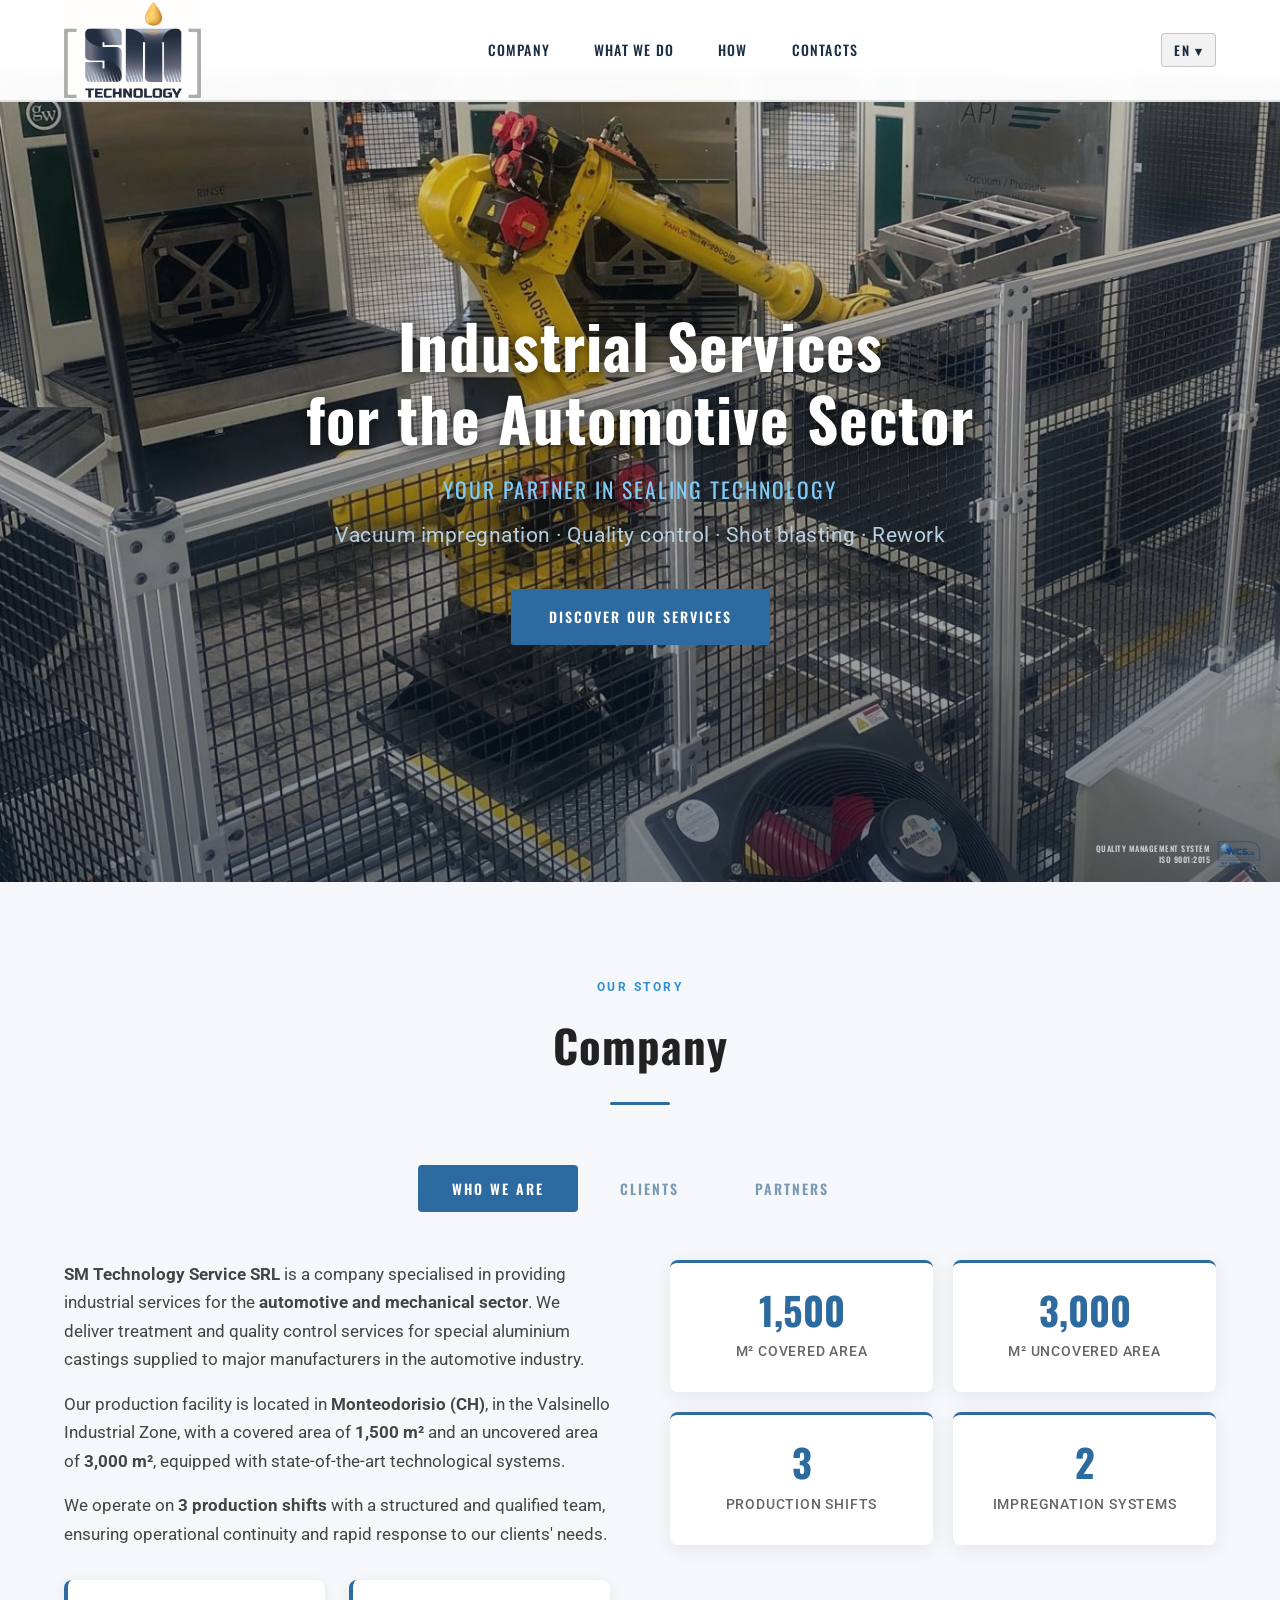
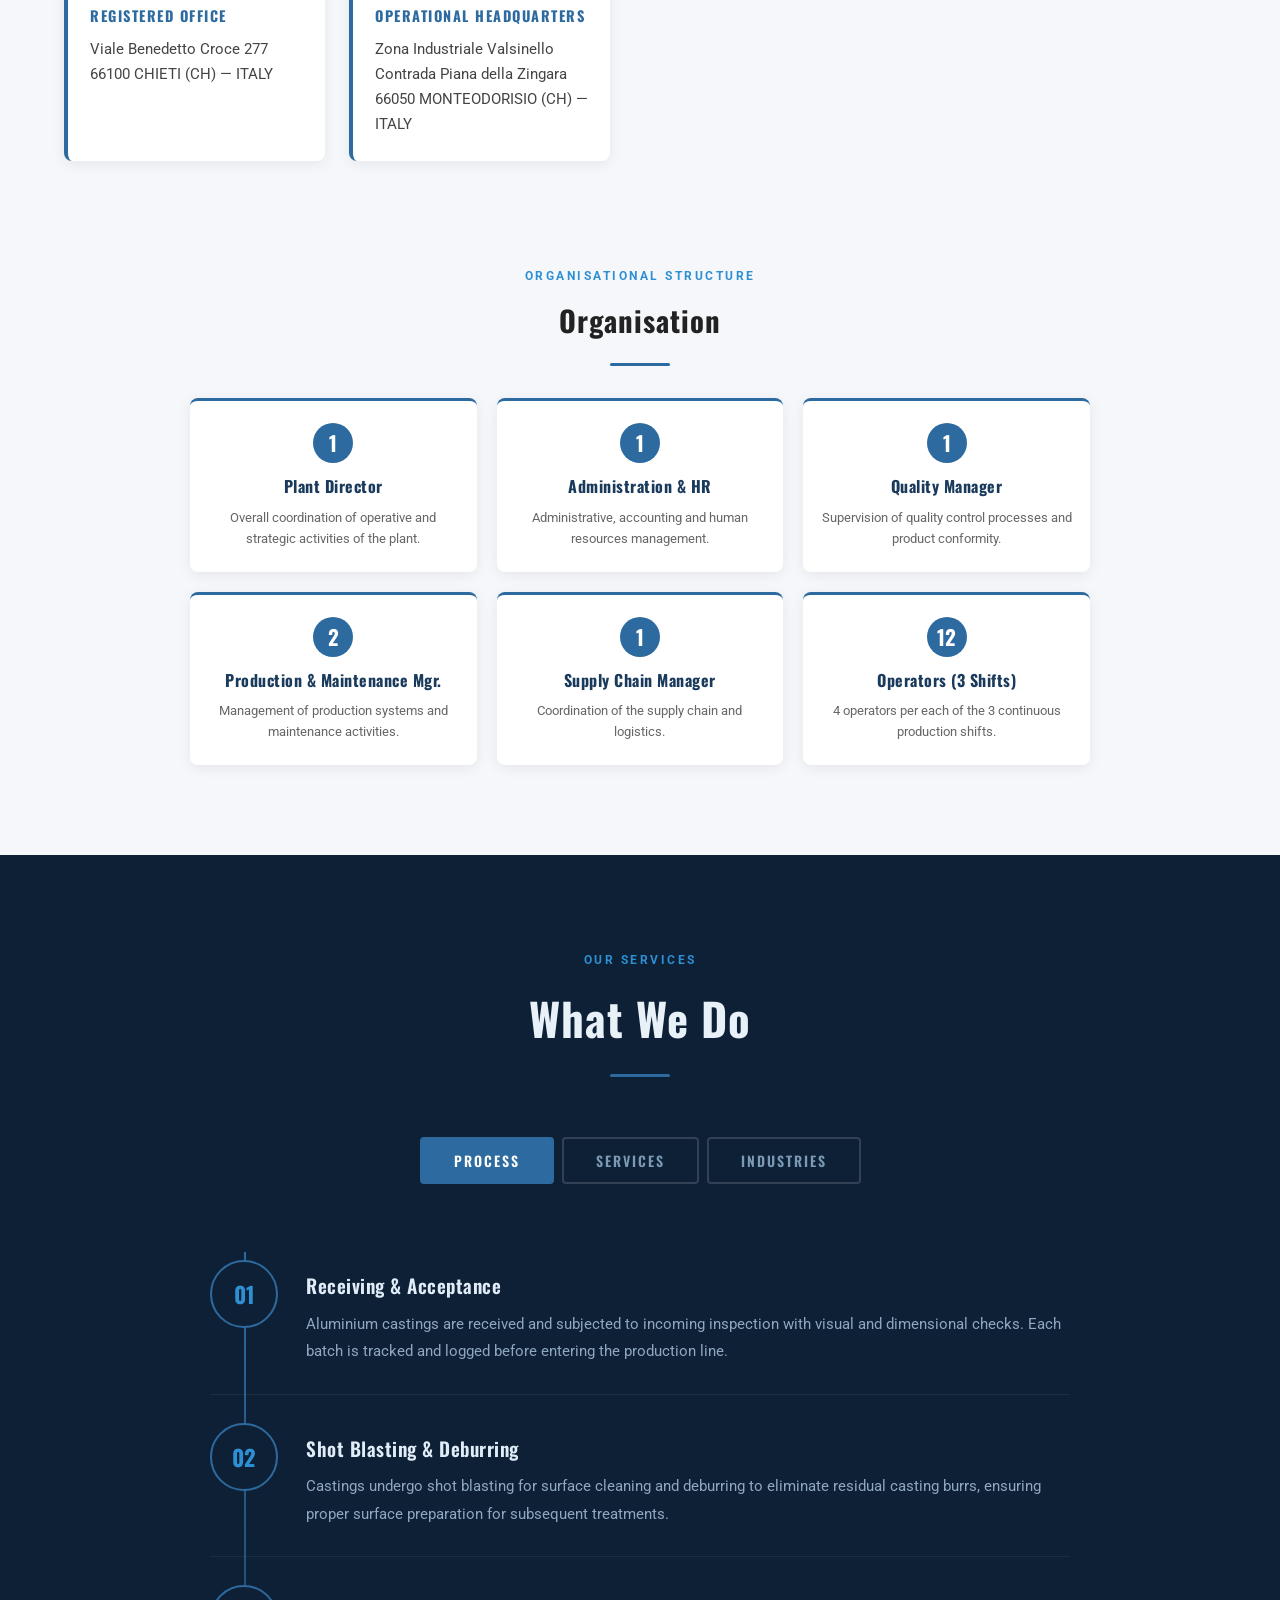
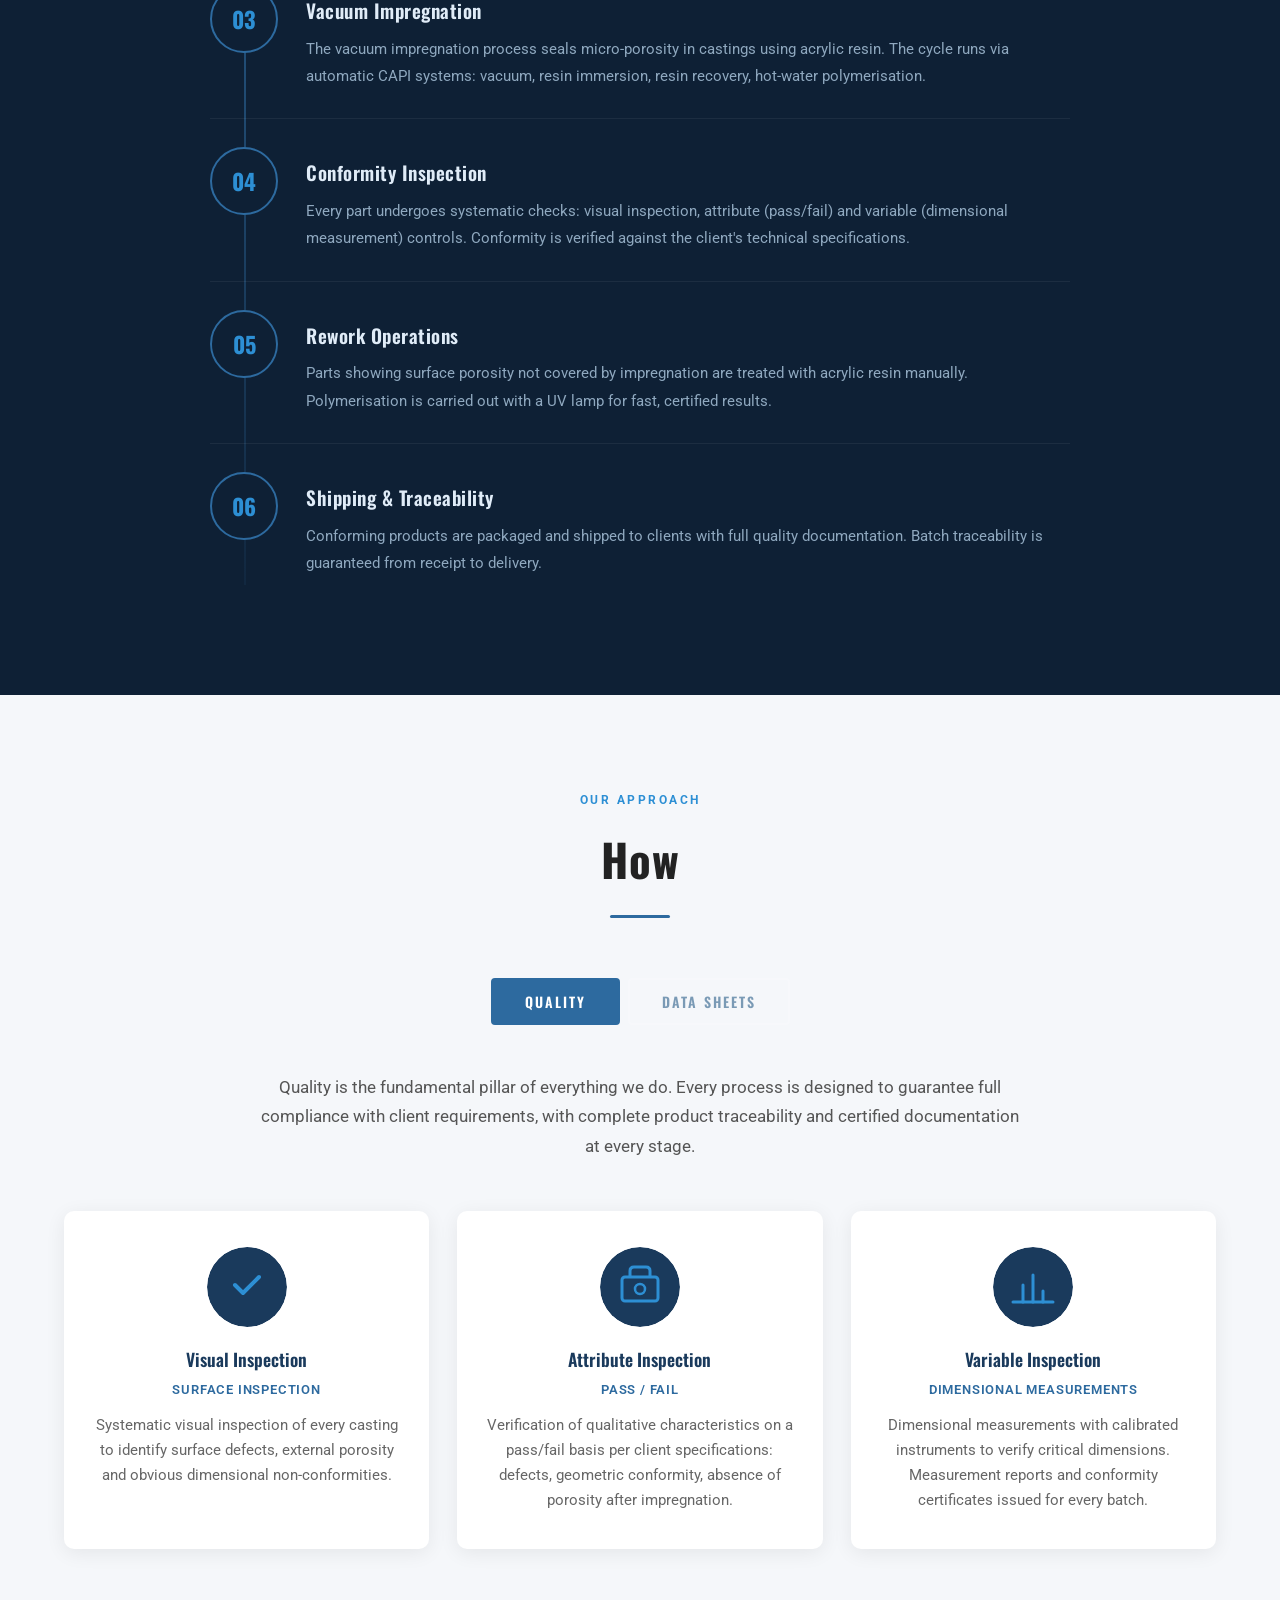
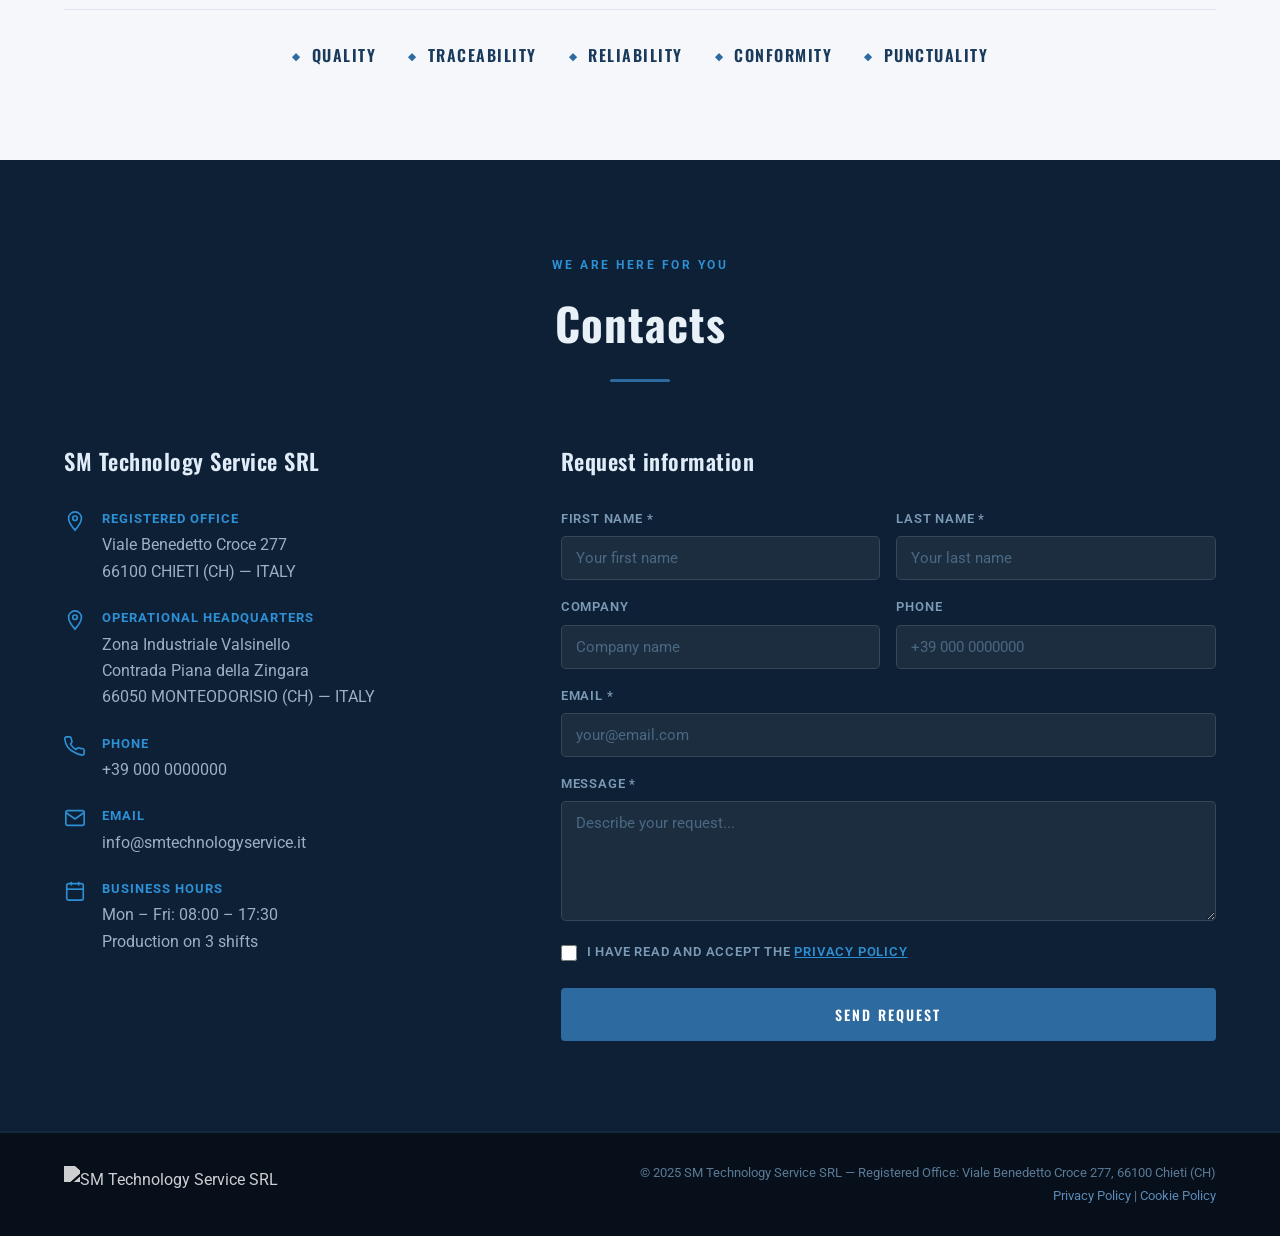
==== commit a37a48d7: "Fix logo e aggiunge badge ISO alla versione inglese Co-Authored-By: Claude Opus 4.6 <noreply@anthrop" ====
--- a/en/index.html
+++ b/en/index.html
@@ -14,7 +14,7 @@
   <header id="header">
     <div class="header-inner">
       <div class="logo">
-        <img src="../logo.png" alt="SM Technology Service SRL" />
+        <img src="../logo_nnuovo.png" alt="SM Technology Service SRL" />
       </div>
       <nav class="main-nav">
         <ul>
@@ -45,6 +45,10 @@
       <p style="font-family:'Oswald',sans-serif;font-size:clamp(1rem,2vw,1.35rem);letter-spacing:2px;text-transform:uppercase;color:#7ecbf7;margin-bottom:10px;">Your Partner in Sealing Technology</p>
       <p>Vacuum impregnation · Quality control · Shot blasting · Rework</p>
       <a href="#what-we-do" class="btn-hero">Discover our services</a>
+    </div>
+    <div class="hero-iso">
+      <span class="hero-iso-text">Quality Management System<br>ISO 9001:2015</span>
+      <img src="../ISO9001.png" alt="ISO 9001:2015 Certified" class="hero-iso-logo" />
     </div>
   </section>
 
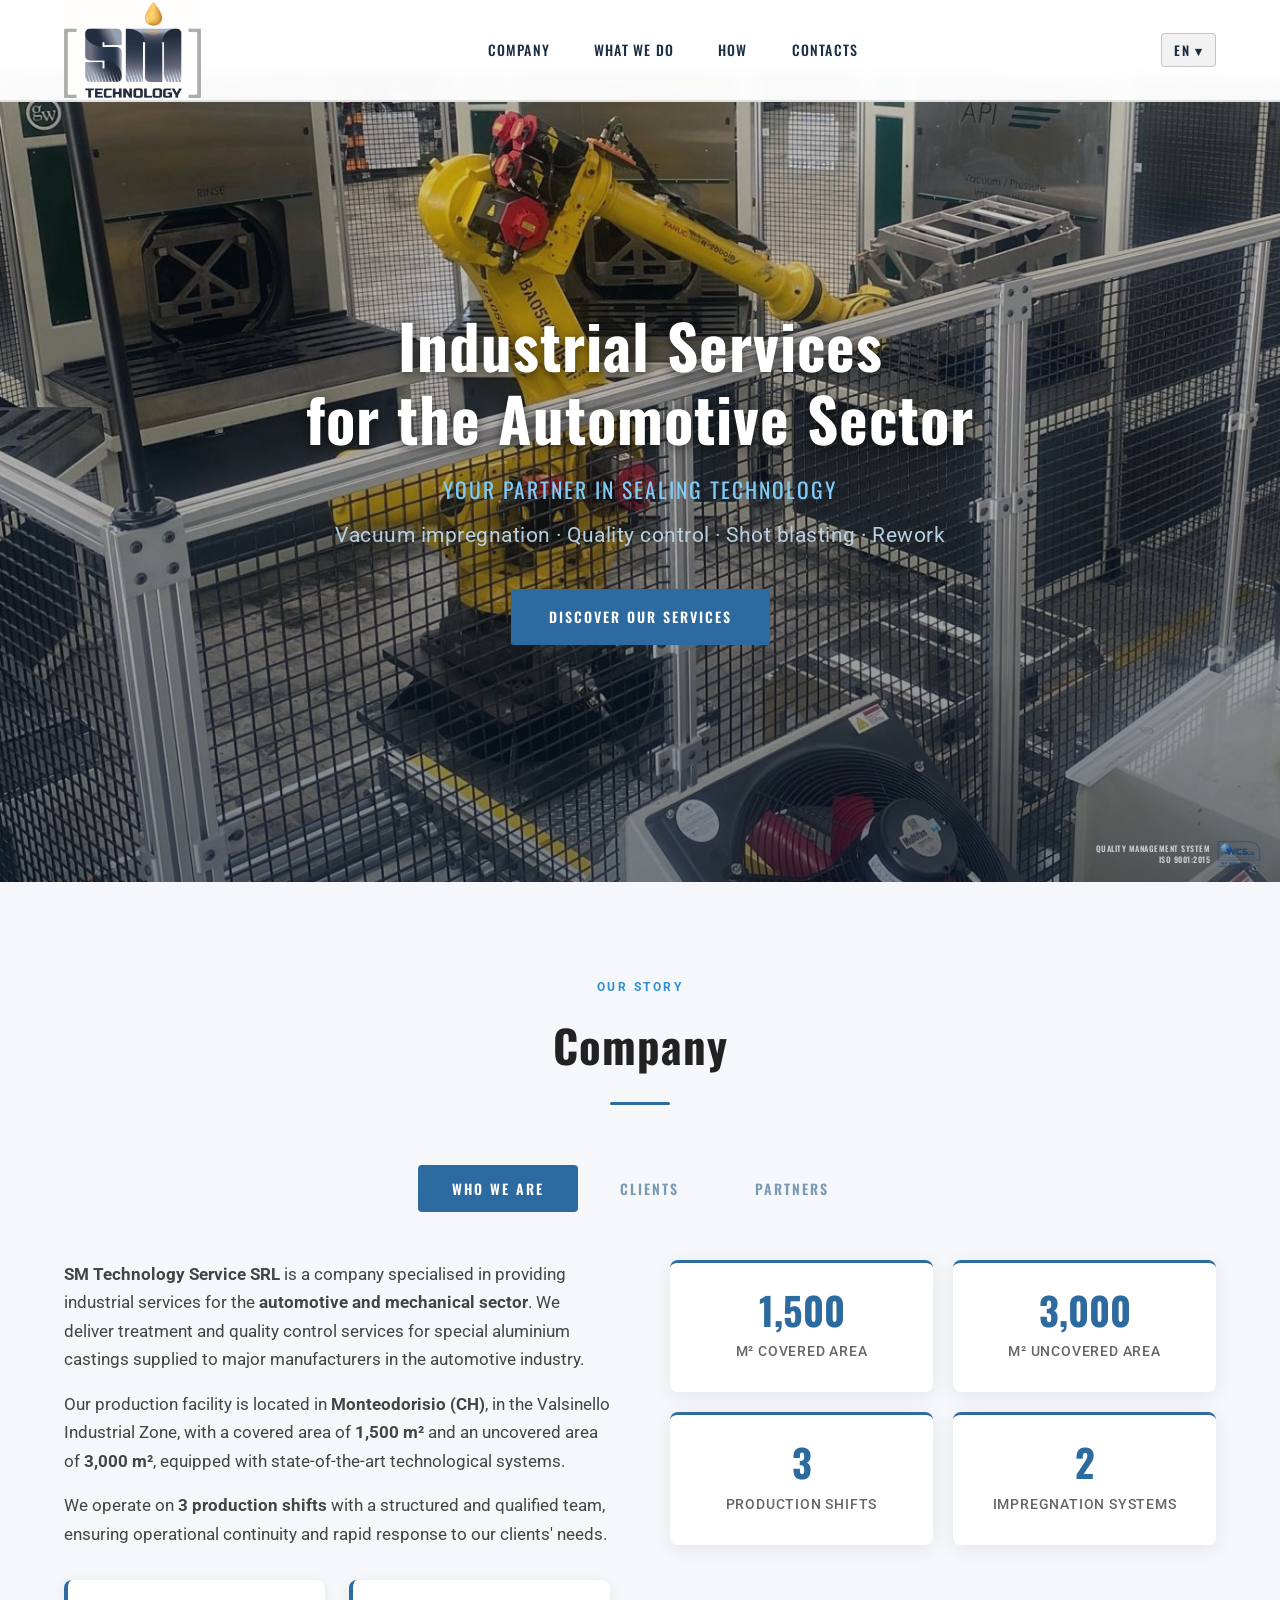
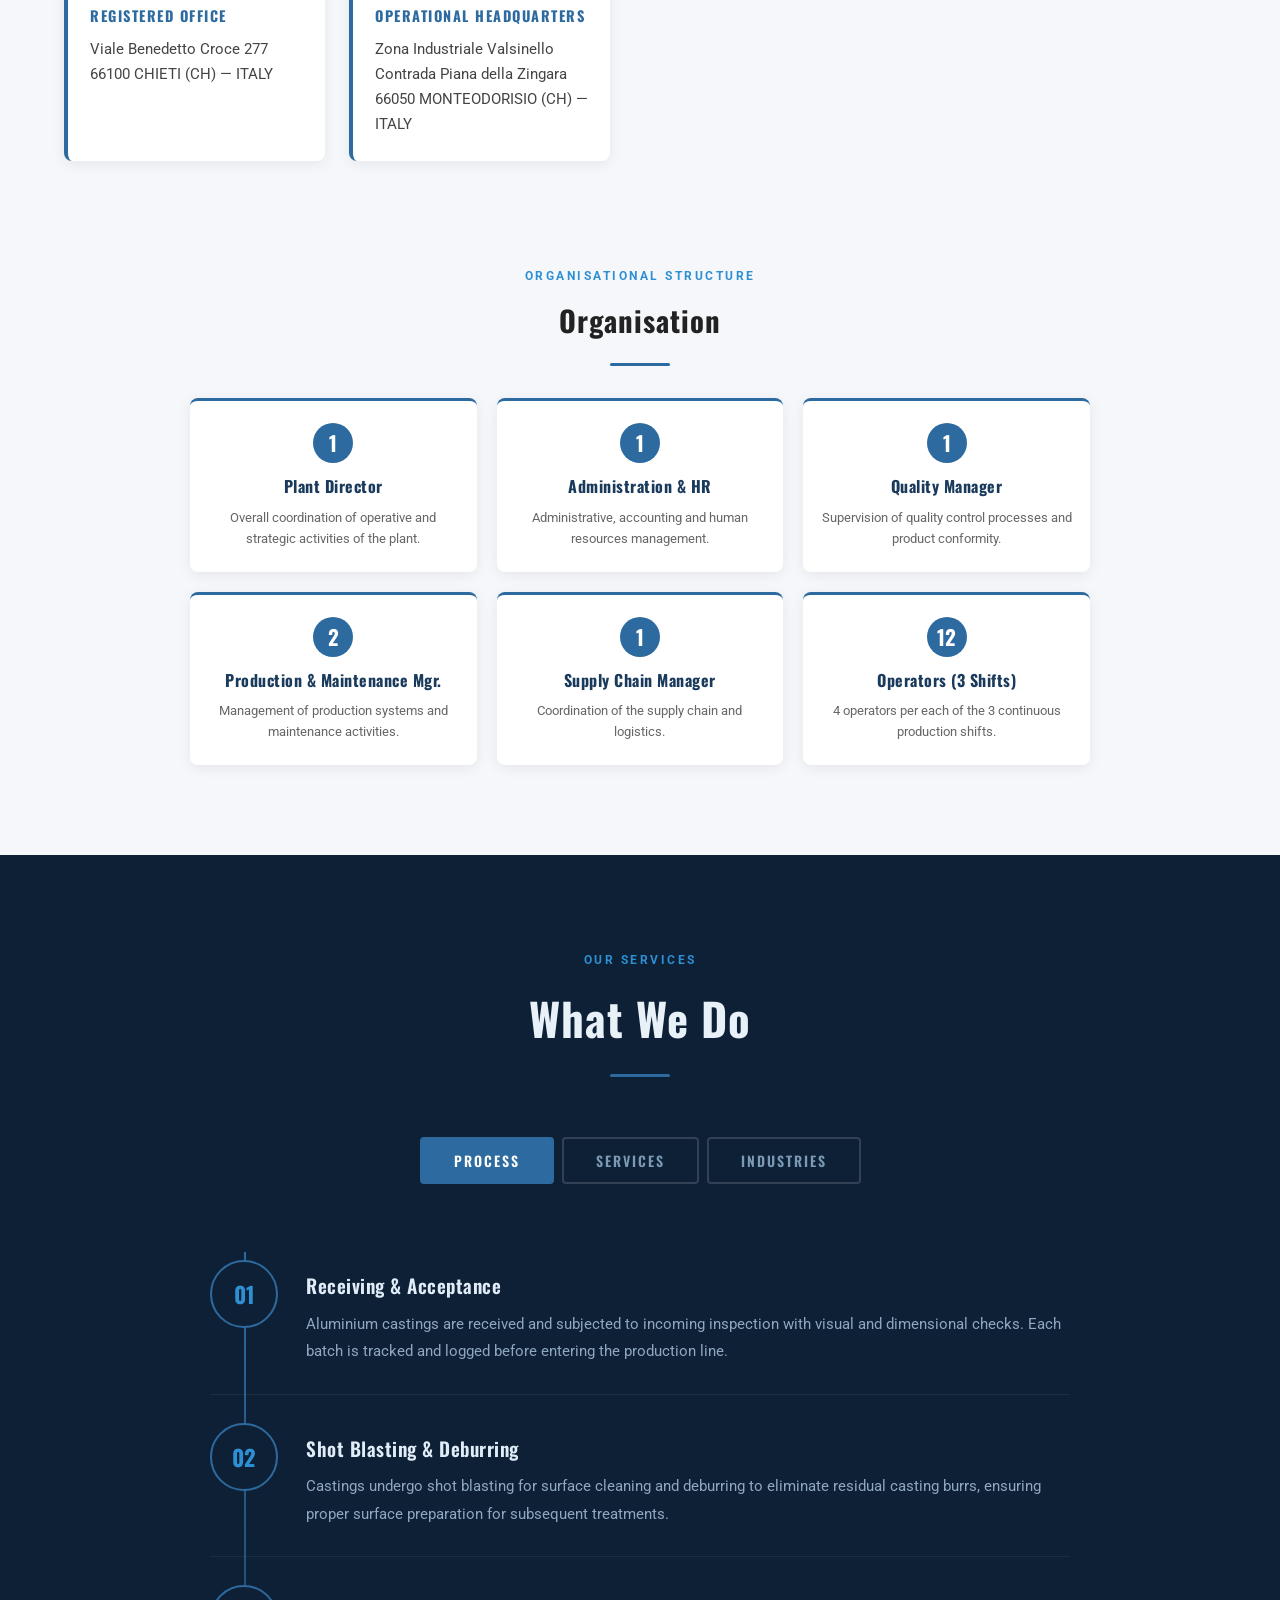
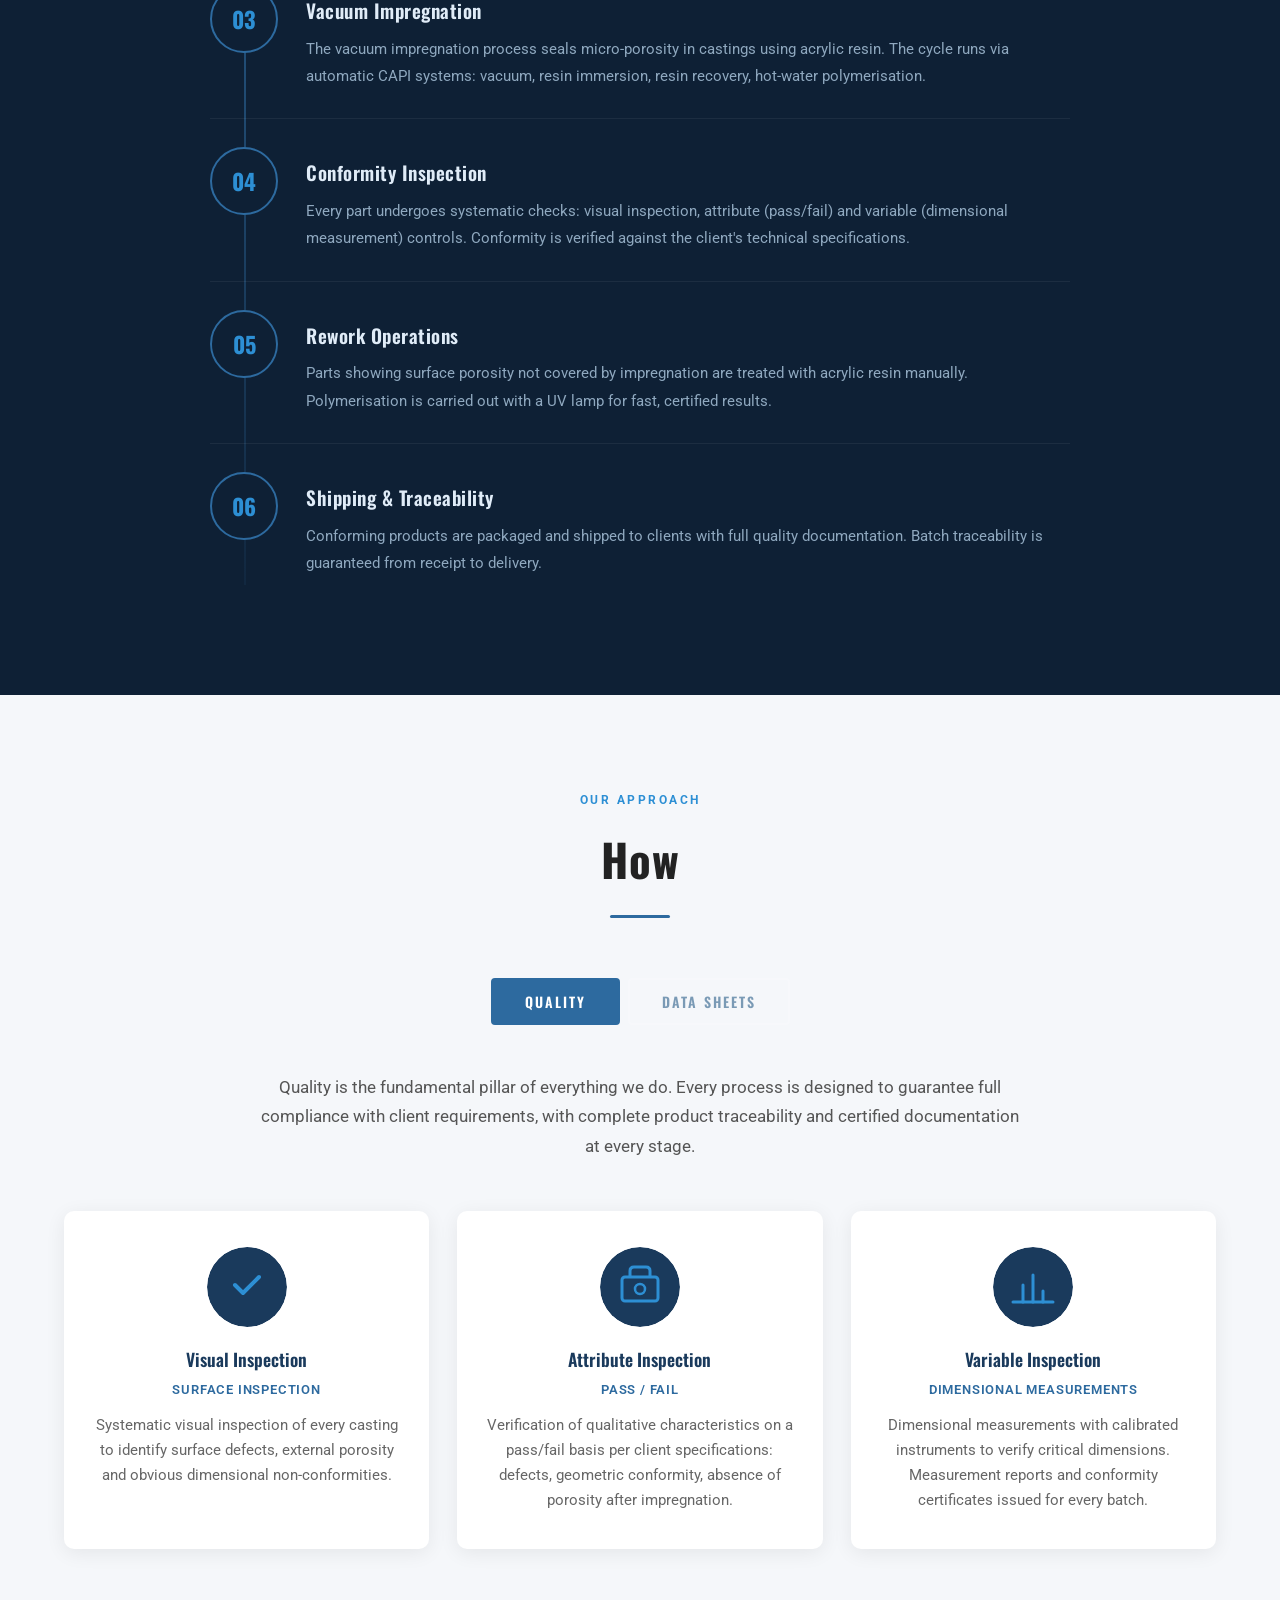
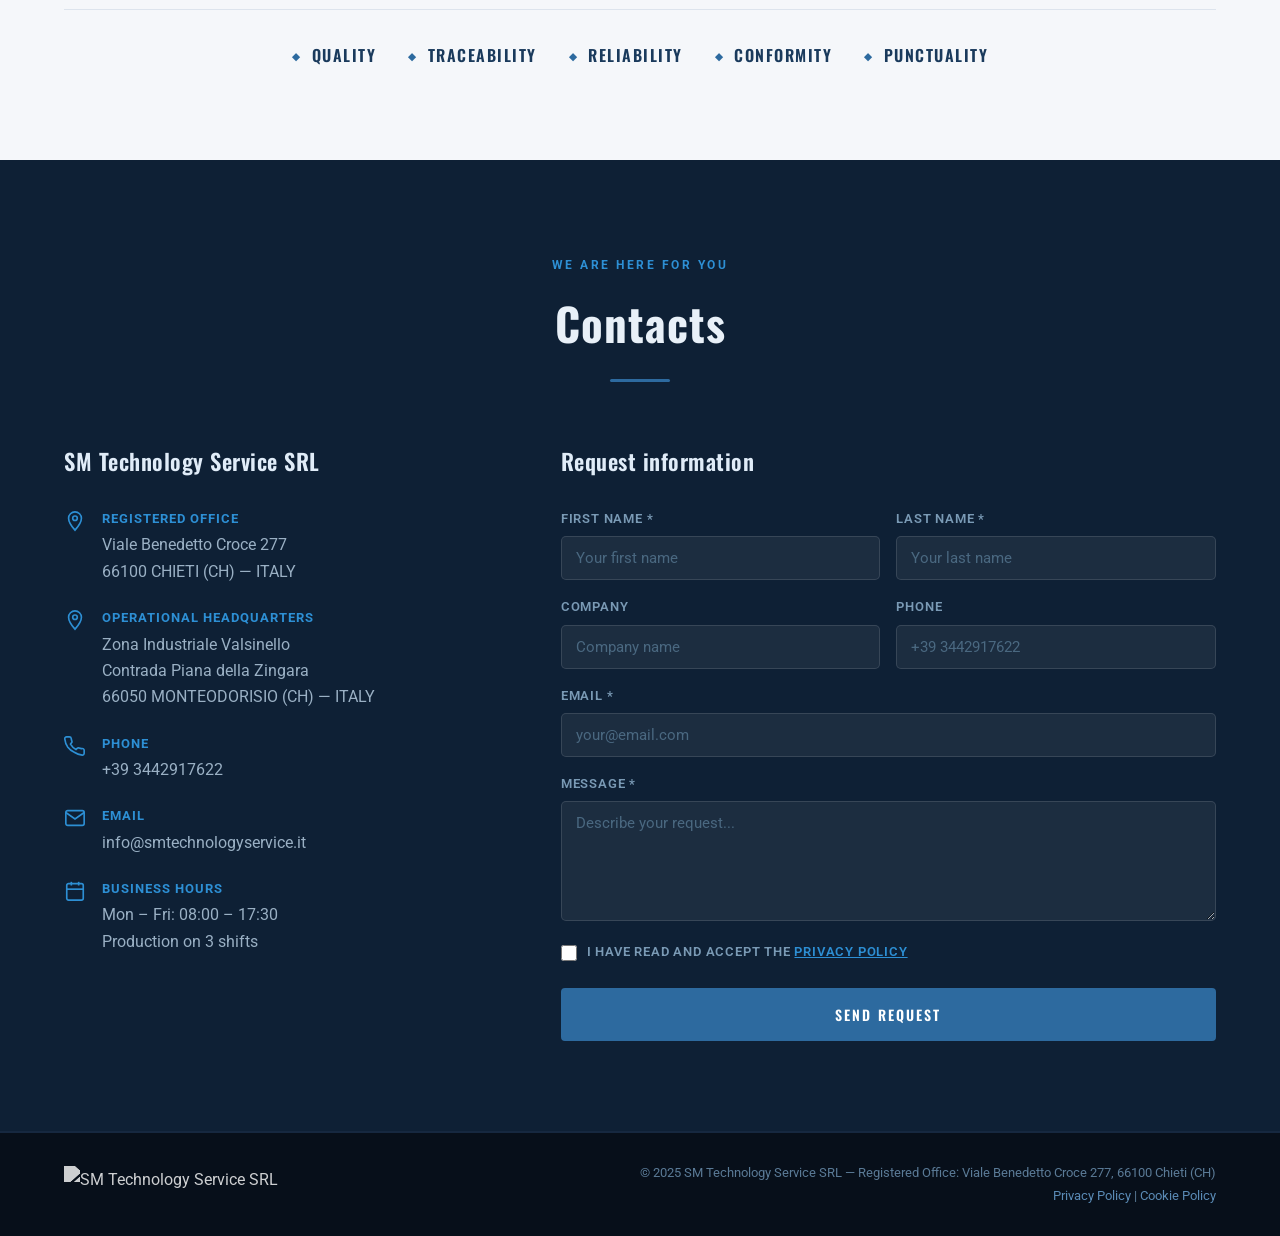
==== commit c1bac84a: "Aggiorna numero di telefono in sezione contatti Co-Authored-By: Claude Opus 4.6 <noreply@anthropic.c" ====
--- a/en/index.html
+++ b/en/index.html
@@ -222,7 +222,7 @@
           <ul class="contact-list">
             <li><svg class="contact-icon" viewBox="0 0 24 24" fill="none" xmlns="http://www.w3.org/2000/svg"><path d="M12 2C8.13 2 5 5.13 5 9c0 5.25 7 13 7 13s7-7.75 7-13c0-3.87-3.13-7-7-7z" stroke="currentColor" stroke-width="1.8"/><circle cx="12" cy="9" r="2.5" stroke="currentColor" stroke-width="1.8"/></svg><div><strong>Registered Office</strong><p>Viale Benedetto Croce 277<br>66100 CHIETI (CH) — ITALY</p></div></li>
             <li><svg class="contact-icon" viewBox="0 0 24 24" fill="none" xmlns="http://www.w3.org/2000/svg"><path d="M12 2C8.13 2 5 5.13 5 9c0 5.25 7 13 7 13s7-7.75 7-13c0-3.87-3.13-7-7-7z" stroke="currentColor" stroke-width="1.8"/><circle cx="12" cy="9" r="2.5" stroke="currentColor" stroke-width="1.8"/></svg><div><strong>Operational Headquarters</strong><p>Zona Industriale Valsinello<br>Contrada Piana della Zingara<br>66050 MONTEODORISIO (CH) — ITALY</p></div></li>
-            <li><svg class="contact-icon" viewBox="0 0 24 24" fill="none" xmlns="http://www.w3.org/2000/svg"><path d="M22 16.92v3a2 2 0 01-2.18 2 19.79 19.79 0 01-8.63-3.07A19.5 19.5 0 013.95 13a19.79 19.79 0 01-3.07-8.67A2 2 0 012.86 2h3a2 2 0 012 1.72c.127.96.361 1.903.7 2.81a2 2 0 01-.45 2.11L7.09 9.91a16 16 0 006 6l1.27-1.27a2 2 0 012.11-.45c.907.339 1.85.573 2.81.7A2 2 0 0122 16.92z" stroke="currentColor" stroke-width="1.8"/></svg><div><strong>Phone</strong><p>+39 000 0000000</p></div></li>
+            <li><svg class="contact-icon" viewBox="0 0 24 24" fill="none" xmlns="http://www.w3.org/2000/svg"><path d="M22 16.92v3a2 2 0 01-2.18 2 19.79 19.79 0 01-8.63-3.07A19.5 19.5 0 013.95 13a19.79 19.79 0 01-3.07-8.67A2 2 0 012.86 2h3a2 2 0 012 1.72c.127.96.361 1.903.7 2.81a2 2 0 01-.45 2.11L7.09 9.91a16 16 0 006 6l1.27-1.27a2 2 0 012.11-.45c.907.339 1.85.573 2.81.7A2 2 0 0122 16.92z" stroke="currentColor" stroke-width="1.8"/></svg><div><strong>Phone</strong><p>+39 3442917622</p></div></li>
             <li><svg class="contact-icon" viewBox="0 0 24 24" fill="none" xmlns="http://www.w3.org/2000/svg"><path d="M4 4h16c1.1 0 2 .9 2 2v12c0 1.1-.9 2-2 2H4c-1.1 0-2-.9-2-2V6c0-1.1.9-2 2-2z" stroke="currentColor" stroke-width="1.8"/><polyline points="22,6 12,13 2,6" stroke="currentColor" stroke-width="1.8"/></svg><div><strong>Email</strong><p>info@smtechnologyservice.it</p></div></li>
             <li><svg class="contact-icon" viewBox="0 0 24 24" fill="none" xmlns="http://www.w3.org/2000/svg"><rect x="3" y="4" width="18" height="18" rx="2" stroke="currentColor" stroke-width="1.8"/><line x1="16" y1="2" x2="16" y2="6" stroke="currentColor" stroke-width="1.8"/><line x1="8" y1="2" x2="8" y2="6" stroke="currentColor" stroke-width="1.8"/><line x1="3" y1="10" x2="21" y2="10" stroke="currentColor" stroke-width="1.8"/></svg><div><strong>Business Hours</strong><p>Mon – Fri: 08:00 – 17:30<br>Production on 3 shifts</p></div></li>
           </ul>
@@ -231,7 +231,7 @@
           <h3>Request information</h3>
           <form id="contact-form">
             <div class="form-row"><div class="form-group"><label for="nome">First name *</label><input type="text" id="nome" name="nome" placeholder="Your first name" required /></div><div class="form-group"><label for="cognome">Last name *</label><input type="text" id="cognome" name="cognome" placeholder="Your last name" required /></div></div>
-            <div class="form-row"><div class="form-group"><label for="azienda-form">Company</label><input type="text" id="azienda-form" name="azienda" placeholder="Company name" /></div><div class="form-group"><label for="telefono">Phone</label><input type="tel" id="telefono" name="telefono" placeholder="+39 000 0000000" /></div></div>
+            <div class="form-row"><div class="form-group"><label for="azienda-form">Company</label><input type="text" id="azienda-form" name="azienda" placeholder="Company name" /></div><div class="form-group"><label for="telefono">Phone</label><input type="tel" id="telefono" name="telefono" placeholder="+39 3442917622" /></div></div>
             <div class="form-group full"><label for="email-form">Email *</label><input type="email" id="email-form" name="email" placeholder="your@email.com" required /></div>
             <div class="form-group full"><label for="messaggio">Message *</label><textarea id="messaggio" name="messaggio" rows="5" placeholder="Describe your request..." required></textarea></div>
             <div class="form-group full privacy-check"><label class="checkbox-label"><input type="checkbox" required /><span>I have read and accept the <a href="#">Privacy Policy</a></span></label></div>
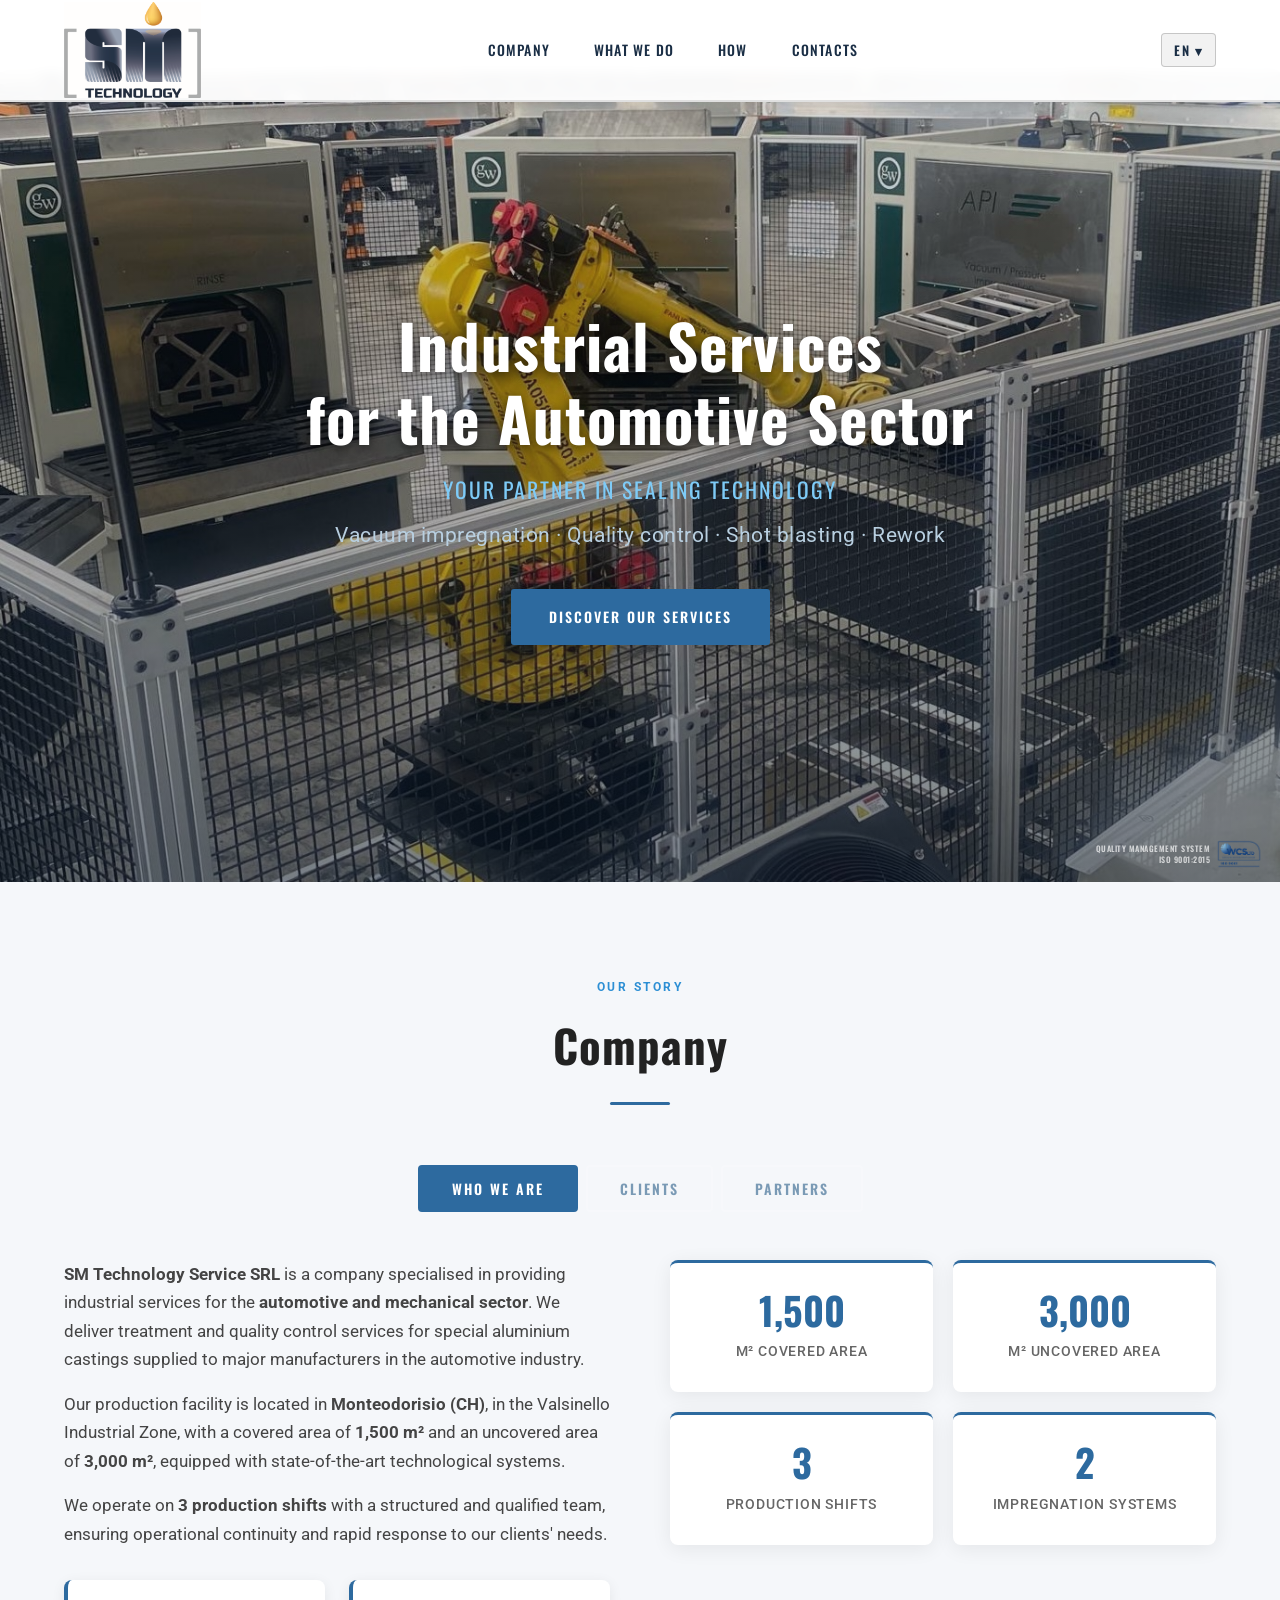
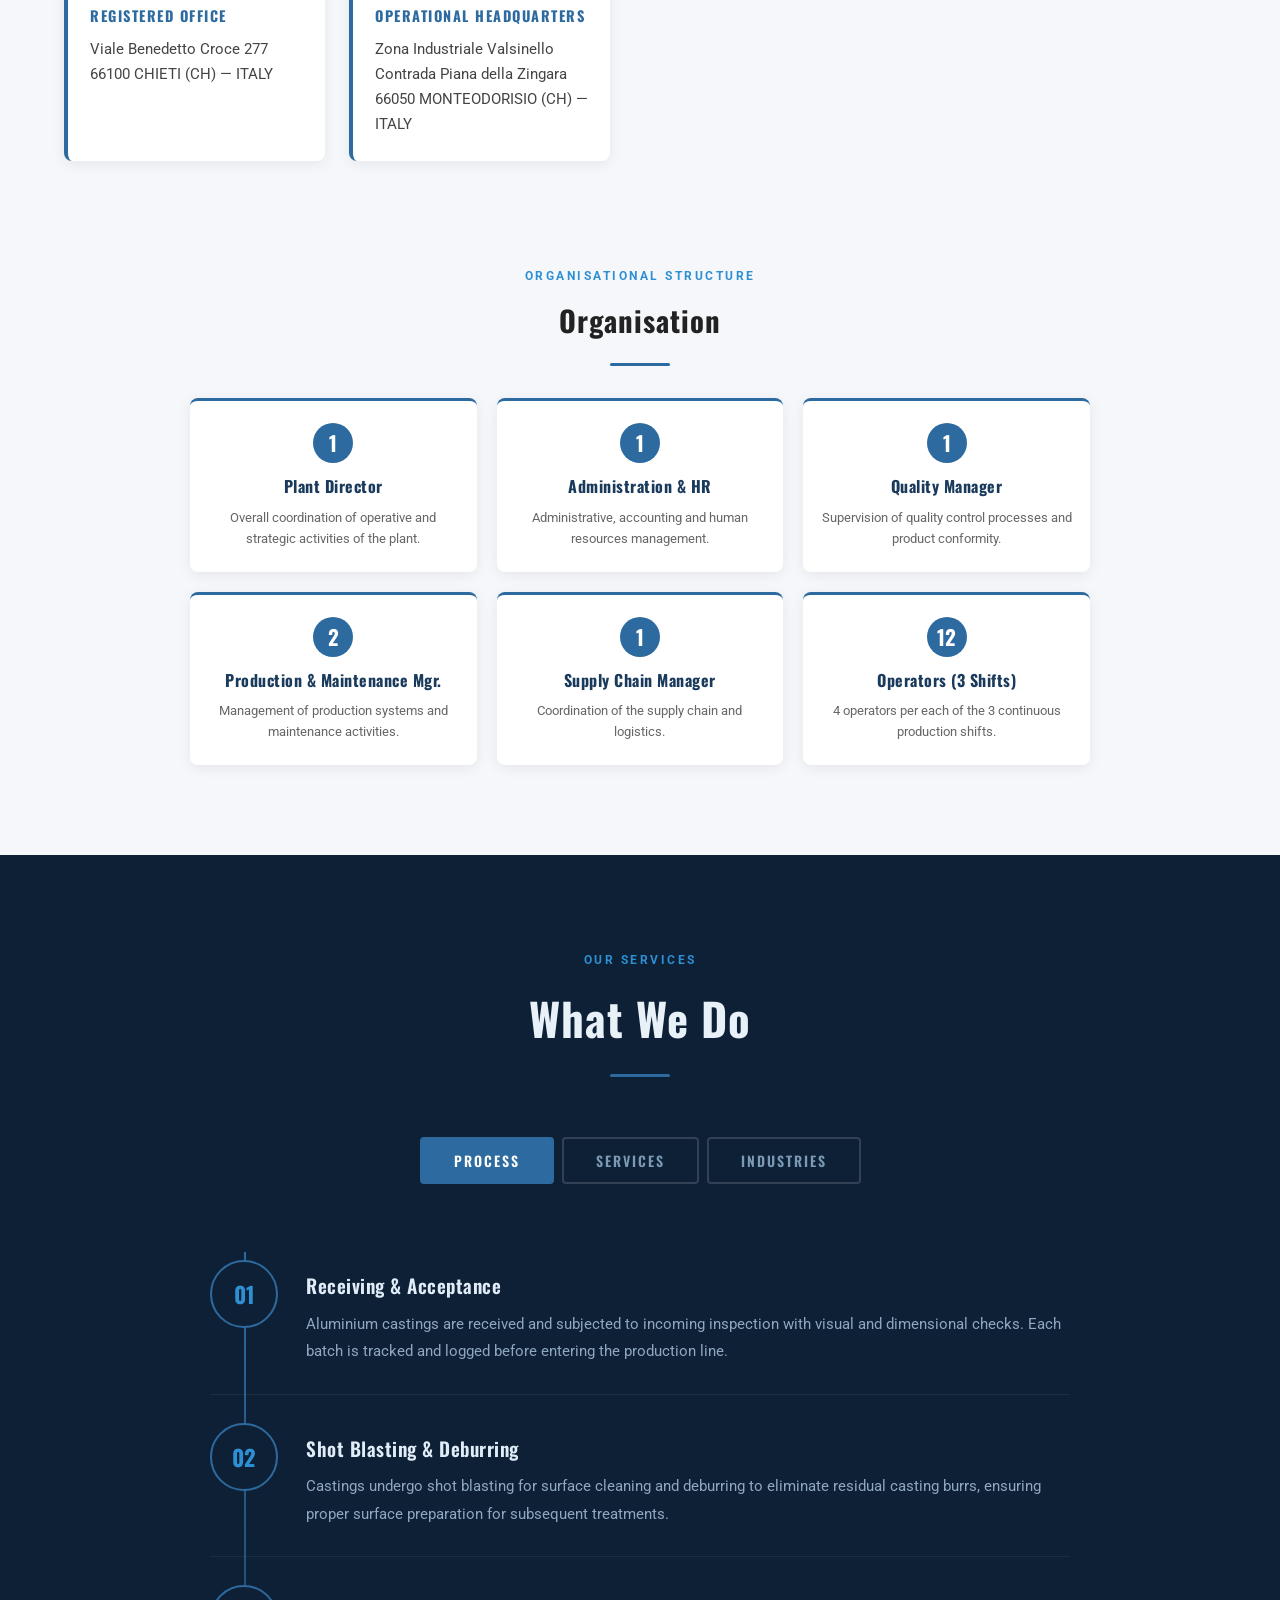
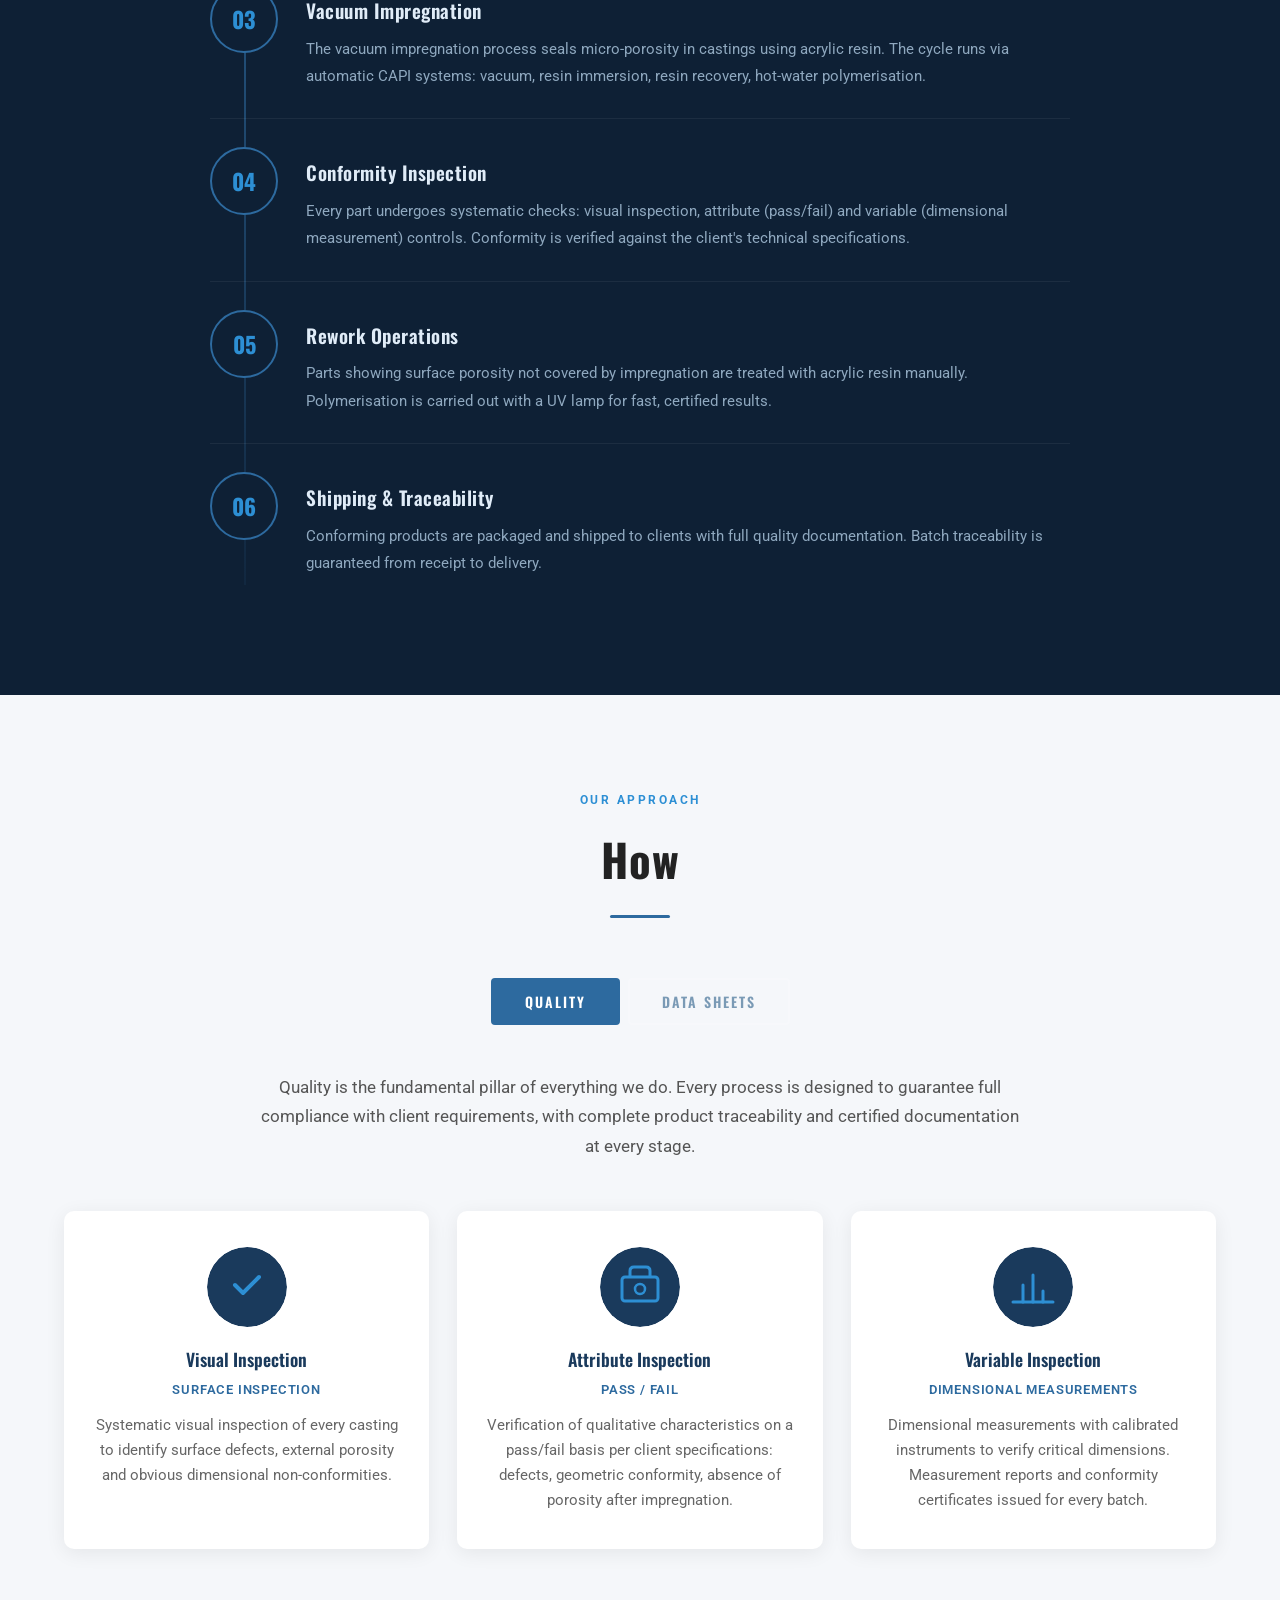
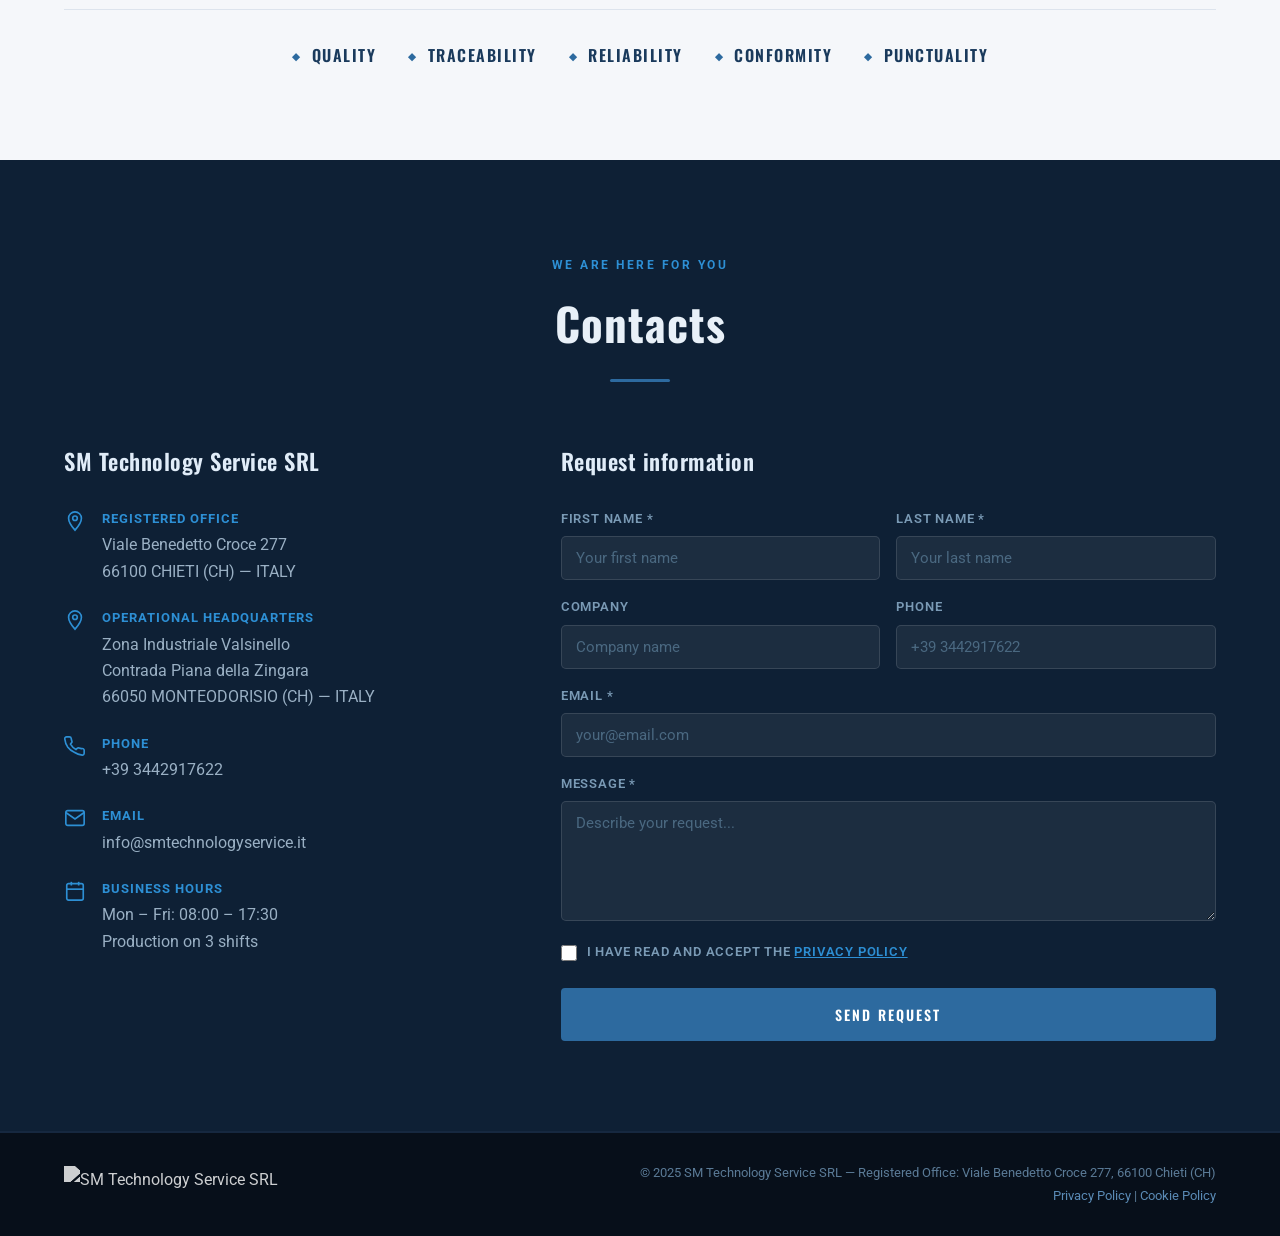
==== commit 99575791: "Sostituisce EmailJS con Web3Forms per il form di contatto Co-Authored-By: Claude Opus 4.6 <noreply@a" ====
--- a/en/index.html
+++ b/en/index.html
@@ -230,6 +230,8 @@
         <div class="contatti-form">
           <h3>Request information</h3>
           <form id="contact-form">
+            <input type="hidden" name="access_key" value="660dd8ce-34a9-4335-b1a3-72371dc3ce0d" />
+            <input type="hidden" name="subject" value="New message from SM Technology Service website" />
             <div class="form-row"><div class="form-group"><label for="nome">First name *</label><input type="text" id="nome" name="nome" placeholder="Your first name" required /></div><div class="form-group"><label for="cognome">Last name *</label><input type="text" id="cognome" name="cognome" placeholder="Your last name" required /></div></div>
             <div class="form-row"><div class="form-group"><label for="azienda-form">Company</label><input type="text" id="azienda-form" name="azienda" placeholder="Company name" /></div><div class="form-group"><label for="telefono">Phone</label><input type="tel" id="telefono" name="telefono" placeholder="+39 3442917622" /></div></div>
             <div class="form-group full"><label for="email-form">Email *</label><input type="email" id="email-form" name="email" placeholder="your@email.com" required /></div>
--- a/style.css
+++ b/style.css
@@ -154,7 +154,7 @@
   width: 100%;
   height: 100%;
   object-fit: cover;
-  object-position: center bottom;
+  object-position: center 30%;
   opacity: 1;
 }
 
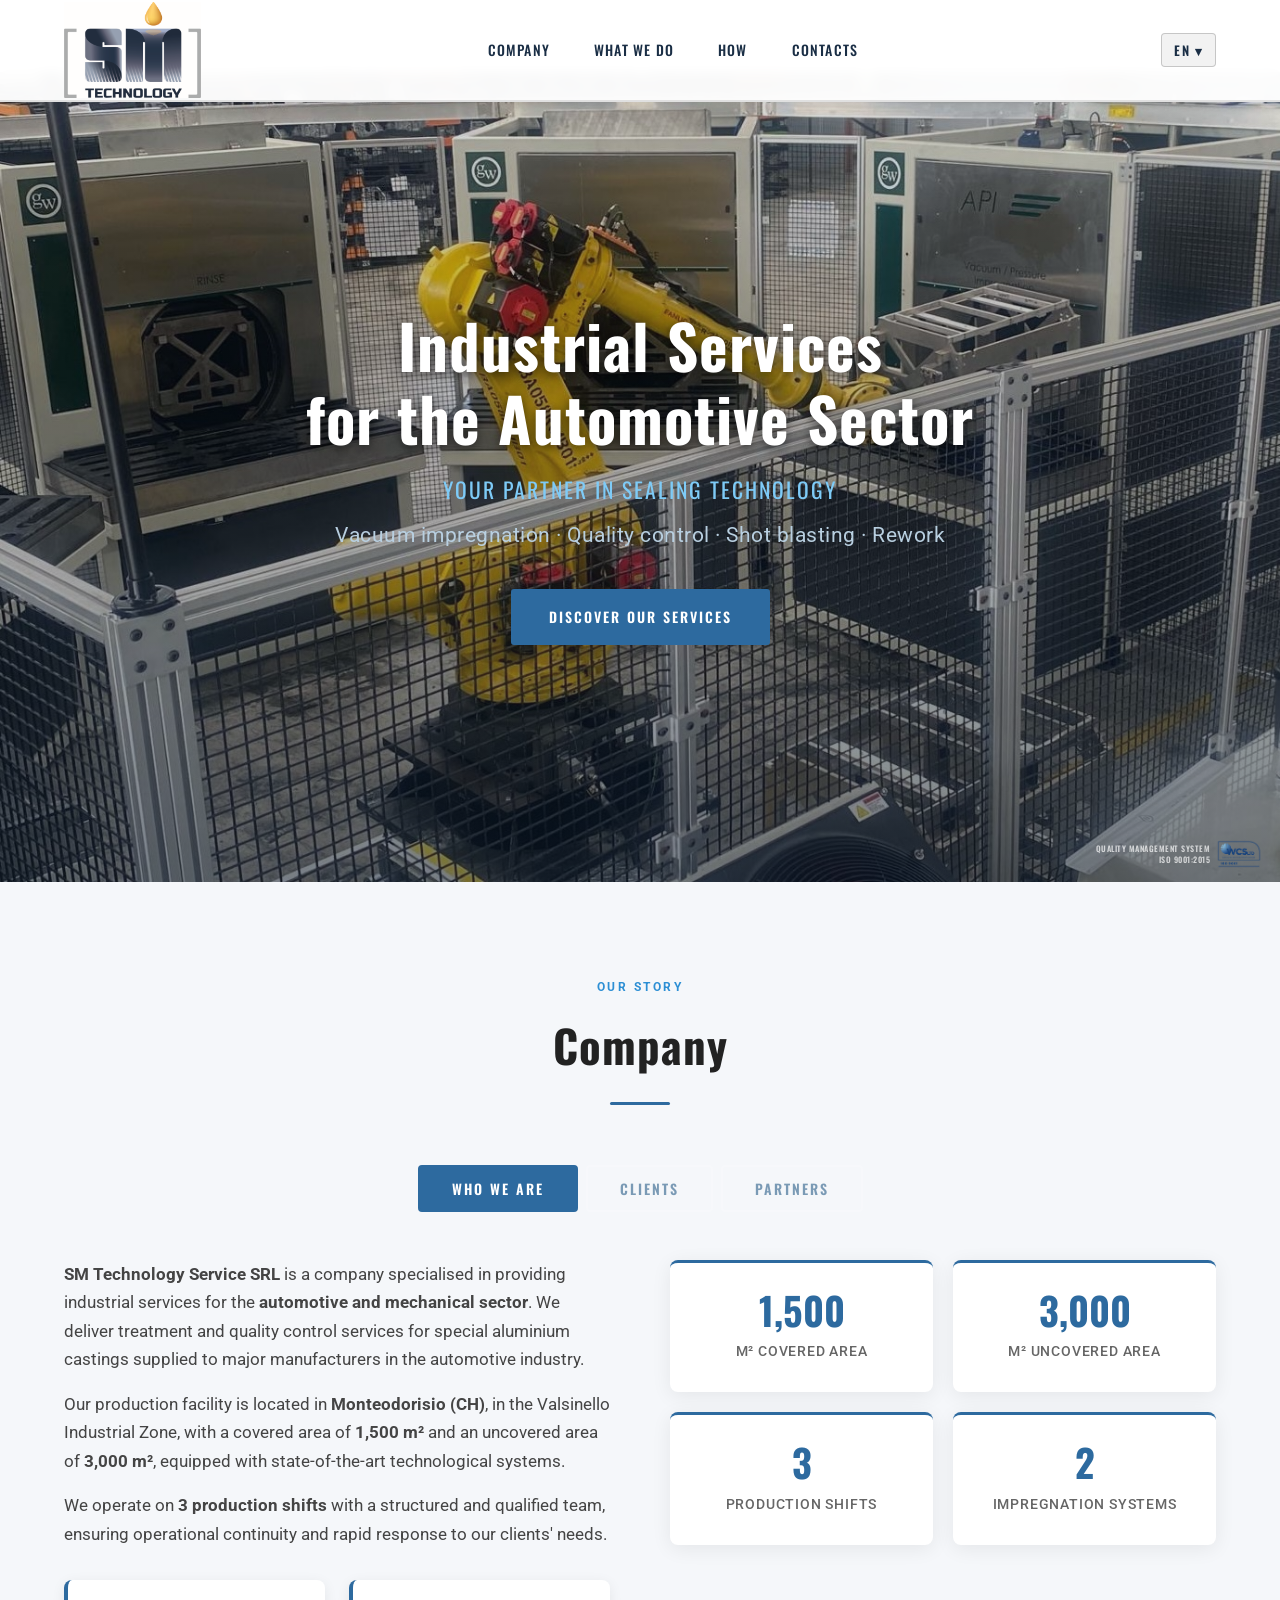
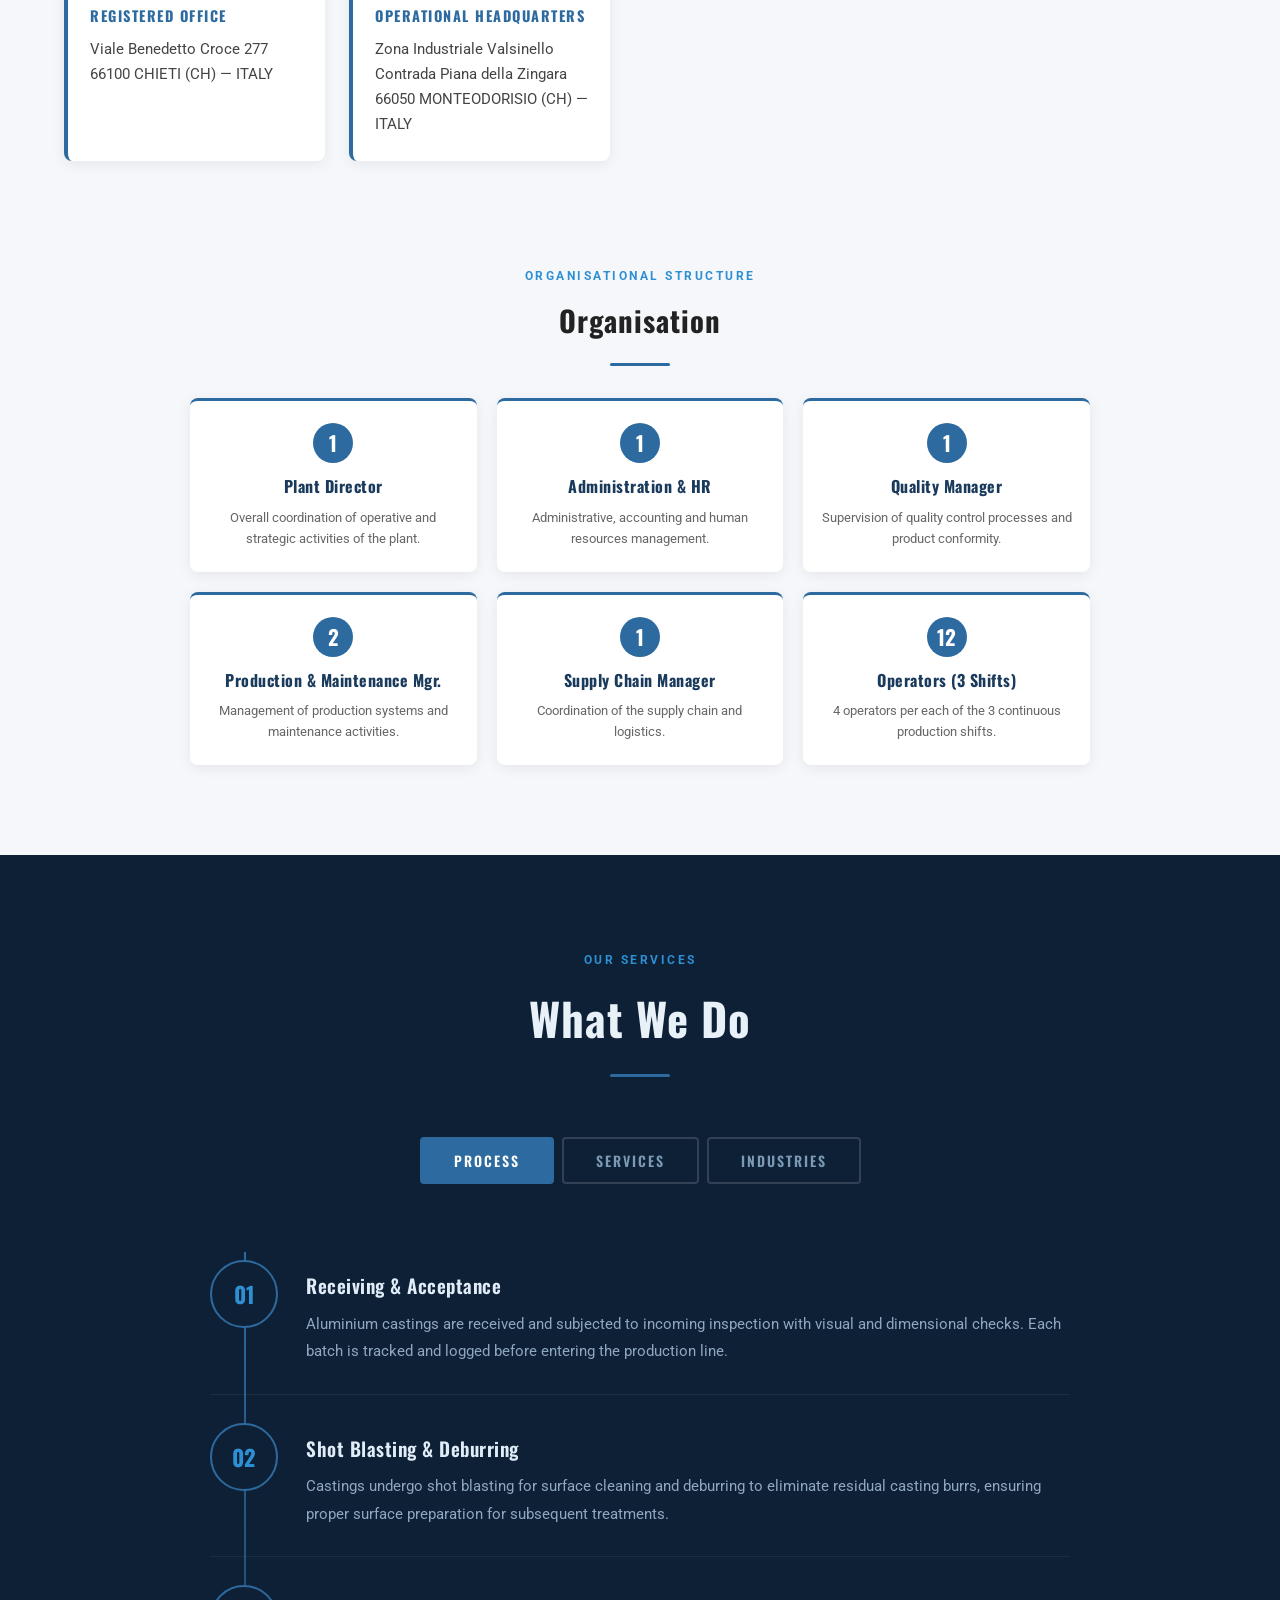
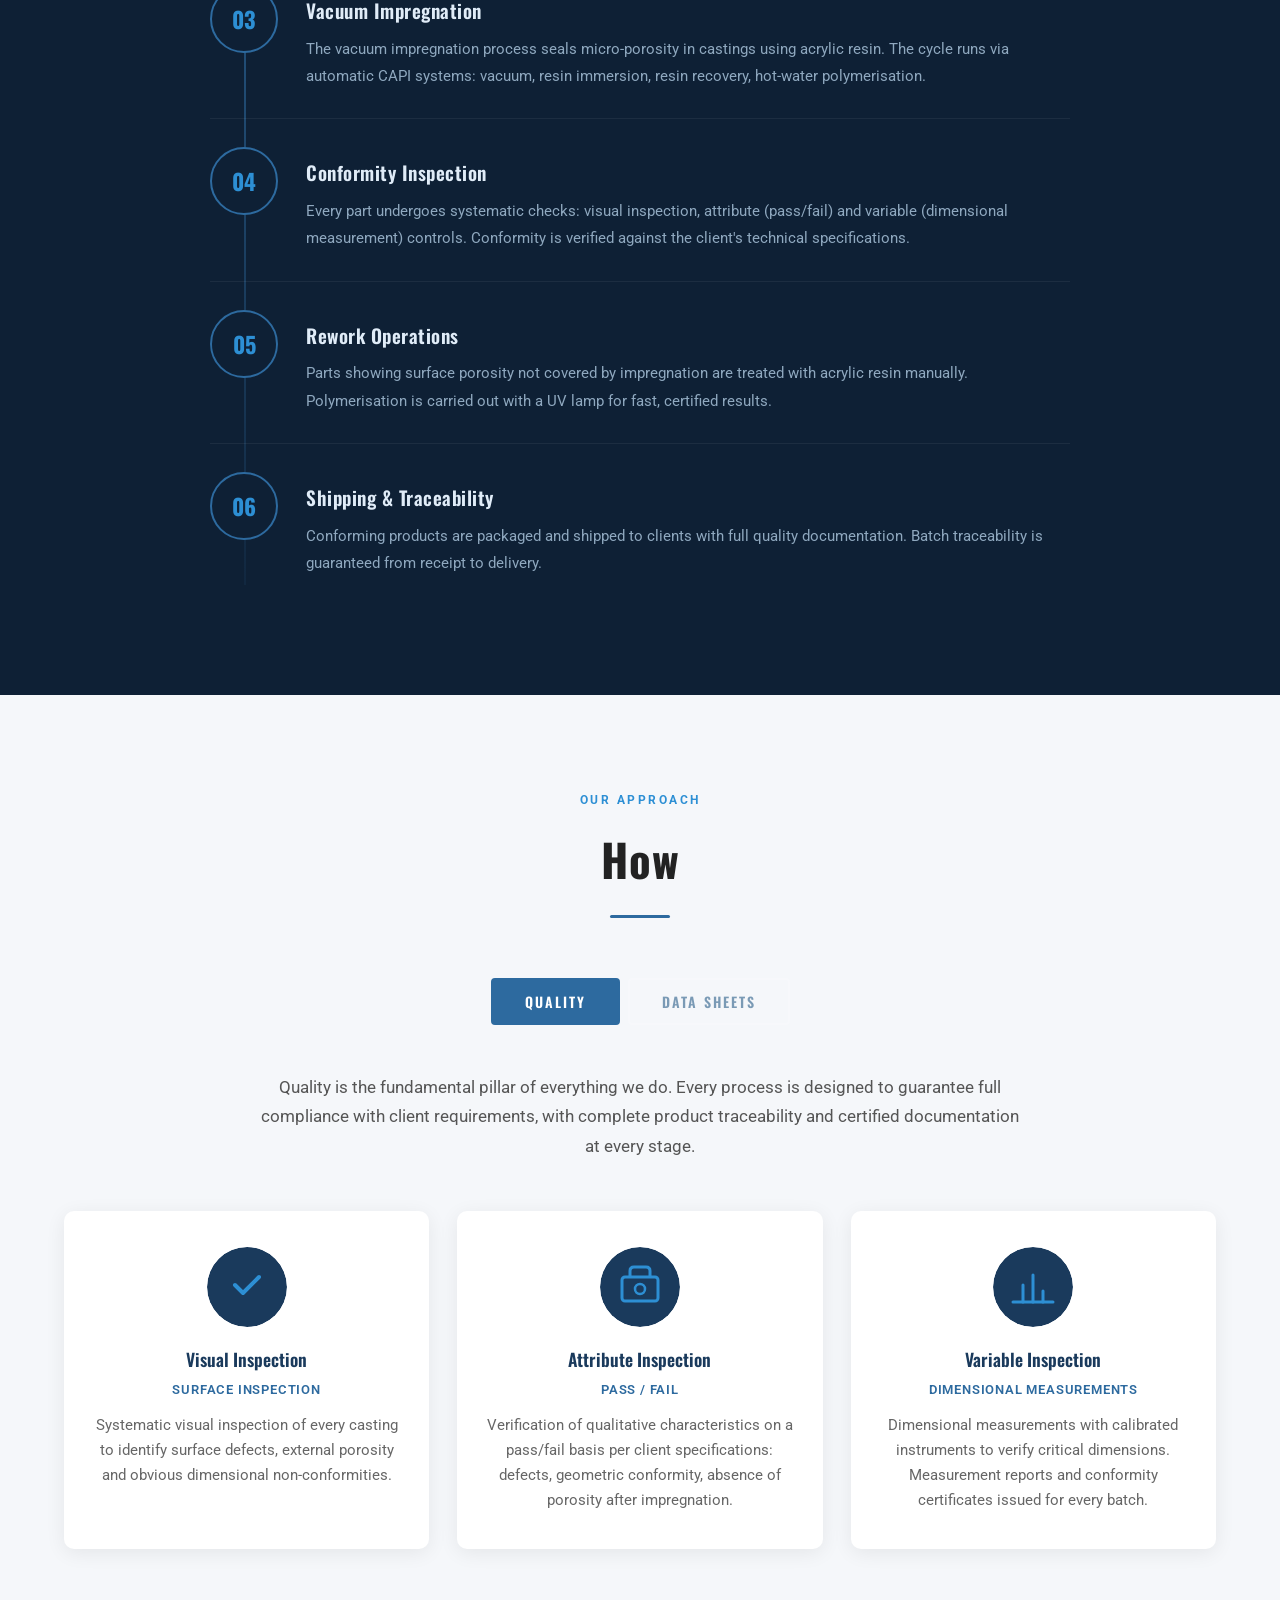
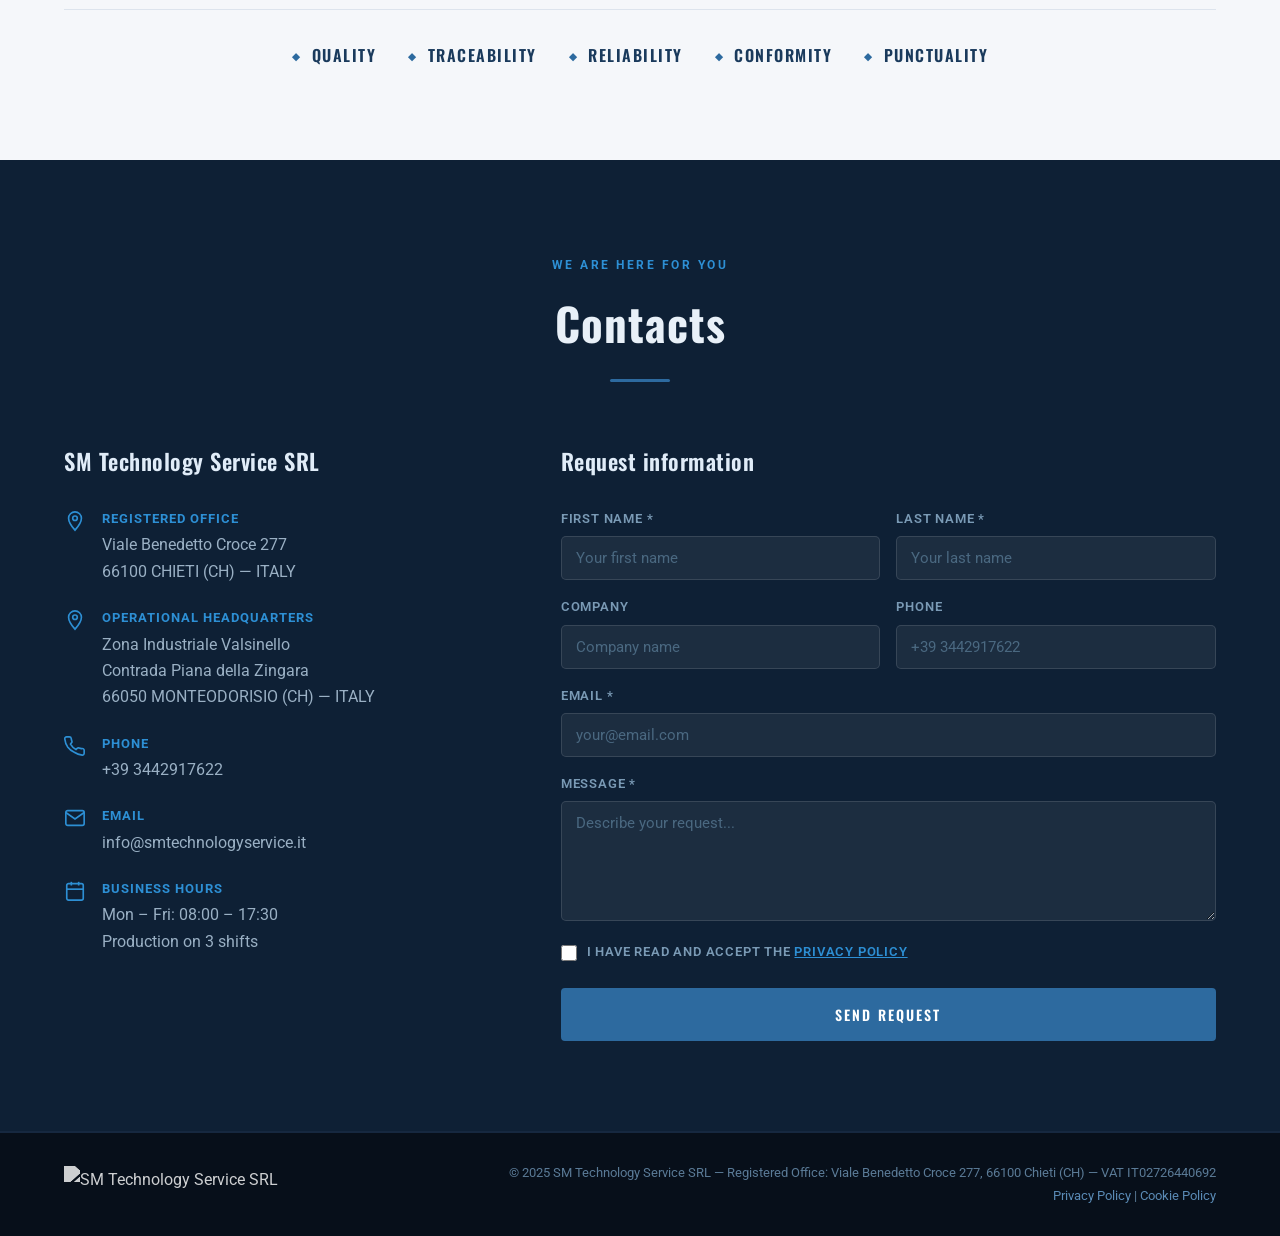
==== commit 7b362c55: "SEO: aggiunge meta tag, schema JSON-LD, sitemap, privacy/cookie policy e fix mappa - Aggiunge meta d" ====
--- a/en/index.html
+++ b/en/index.html
@@ -3,10 +3,140 @@
 <head>
   <meta charset="UTF-8" />
   <meta name="viewport" content="width=device-width, initial-scale=1.0" />
-  <title>SM Technology Service SRL</title>
+  <title>SM Technology Service SRL | Vacuum Impregnation for Automotive - Italy</title>
+  <meta name="description" content="SM Technology Service SRL - Vacuum impregnation, quality control and shot blasting services for aluminium castings in the automotive sector. ISO 9001:2015 certified. Italy." />
+  <link rel="canonical" href="https://smtechnologyservice.com/en/index.html" />
+  <link rel="alternate" hreflang="it" href="https://smtechnologyservice.com/" />
+  <link rel="alternate" hreflang="en" href="https://smtechnologyservice.com/en/index.html" />
+  <link rel="alternate" hreflang="x-default" href="https://smtechnologyservice.com/" />
+  <meta property="og:title" content="SM Technology Service SRL | Vacuum Impregnation for Automotive" />
+  <meta property="og:description" content="Vacuum impregnation, quality control and shot blasting services for aluminium castings in the automotive sector. ISO 9001:2015 certified." />
+  <meta property="og:image" content="https://smtechnologyservice.com/hero_new2.JPG" />
+  <meta property="og:url" content="https://smtechnologyservice.com/en/index.html" />
+  <meta property="og:type" content="website" />
+  <meta property="og:locale" content="en_US" />
+  <meta property="og:locale:alternate" content="it_IT" />
   <link rel="stylesheet" href="../style.css" />
   <link rel="stylesheet" href="../lang.css" />
+  <link rel="preconnect" href="https://fonts.googleapis.com">
+  <link rel="preconnect" href="https://fonts.gstatic.com" crossorigin>
   <link href="https://fonts.googleapis.com/css2?family=Roboto:wght@300;400;500;700&family=Oswald:wght@400;600;700&display=swap" rel="stylesheet" />
+  <script type="application/ld+json">
+  {
+    "@context": "https://schema.org",
+    "@graph": [
+      {
+        "@type": "LocalBusiness",
+        "@id": "https://smtechnologyservice.com/#organization",
+        "name": "SM Technology Service SRL",
+        "legalName": "SM Technology Service SRL",
+        "url": "https://smtechnologyservice.com",
+        "logo": "https://smtechnologyservice.com/logo_nnuovo.png",
+        "image": "https://smtechnologyservice.com/hero_new2.JPG",
+        "description": "Specialized industrial services for the automotive sector: vacuum impregnation, shot blasting, deburring, compliance testing and rework of special aluminium castings.",
+        "telephone": "+393442917622",
+        "address": [
+          {
+            "@type": "PostalAddress",
+            "streetAddress": "Viale Benedetto Croce 277",
+            "addressLocality": "Chieti",
+            "postalCode": "66100",
+            "addressRegion": "CH",
+            "addressCountry": "IT"
+          },
+          {
+            "@type": "PostalAddress",
+            "streetAddress": "Zona Industriale Valsinello, Contrada Piana della Zingara",
+            "addressLocality": "Monteodorisio",
+            "postalCode": "66050",
+            "addressRegion": "CH",
+            "addressCountry": "IT"
+          }
+        ],
+        "geo": {
+          "@type": "GeoCoordinates",
+          "latitude": 42.0738263,
+          "longitude": 14.6024957
+        },
+        "openingHoursSpecification": {
+          "@type": "OpeningHoursSpecification",
+          "dayOfWeek": ["Monday","Tuesday","Wednesday","Thursday","Friday"],
+          "opens": "08:00",
+          "closes": "17:30"
+        },
+        "hasCredential": {
+          "@type": "EducationalOccupationalCredential",
+          "credentialCategory": "certification",
+          "name": "ISO 9001:2015"
+        },
+        "knowsAbout": ["Vacuum impregnation","Grit blasting","Deburring","Quality control","Aluminum castings"],
+        "knowsLanguage": ["it","en"],
+        "sameAs": []
+      },
+      {
+        "@type": "WebSite",
+        "@id": "https://smtechnologyservice.com/#website",
+        "url": "https://smtechnologyservice.com",
+        "name": "SM Technology Service SRL",
+        "publisher": {"@id": "https://smtechnologyservice.com/#organization"},
+        "inLanguage": "en"
+      },
+      {
+        "@type": "WebPage",
+        "@id": "https://smtechnologyservice.com/en/#webpage",
+        "url": "https://smtechnologyservice.com/en/index.html",
+        "name": "SM Technology Service SRL - Vacuum Impregnation for Automotive",
+        "description": "Industrial services for the automotive sector: vacuum impregnation, shot blasting, deburring and quality control of aluminium castings. ISO 9001:2015 certified.",
+        "isPartOf": {"@id": "https://smtechnologyservice.com/#website"},
+        "about": {"@id": "https://smtechnologyservice.com/#organization"},
+        "inLanguage": "en"
+      }
+    ]
+  }
+  </script>
+  <script type="application/ld+json">
+  {
+    "@context": "https://schema.org",
+    "@graph": [
+      {
+        "@type": "Service",
+        "@id": "https://smtechnologyservice.com/#service-impregnazione",
+        "name": "Vacuum Impregnation",
+        "description": "Sealing of microporosities in special aluminium castings through an automatic cycle with thermosetting acrylic resin. Vacuum down to less than 5 mbar, polymerization at 90°C. 2 automatic CAPI systems.",
+        "provider": {"@id": "https://smtechnologyservice.com/#organization"},
+        "serviceType": "Vacuum Impregnation",
+        "areaServed": {"@type": "Place", "name": "Italy"}
+      },
+      {
+        "@type": "Service",
+        "@id": "https://smtechnologyservice.com/#service-granigliatura",
+        "name": "Grit Blasting and Deburring",
+        "description": "Surface treatment of aluminium castings: grit blasting for cleaning and oxide removal, deburring for eliminating casting burrs and achieving correct surface finish.",
+        "provider": {"@id": "https://smtechnologyservice.com/#organization"},
+        "serviceType": "Surface Treatment",
+        "areaServed": {"@type": "Place", "name": "Italy"}
+      },
+      {
+        "@type": "Service",
+        "@id": "https://smtechnologyservice.com/#service-controlli",
+        "name": "Compliance Testing and Dimensional Inspections",
+        "description": "Systematic product controls: visual, attribute-based (pass/fail) and variable-based (dimensional measurements). Compliance reports issued for each production batch.",
+        "provider": {"@id": "https://smtechnologyservice.com/#organization"},
+        "serviceType": "Quality Control",
+        "areaServed": {"@type": "Place", "name": "Italy"}
+      },
+      {
+        "@type": "Service",
+        "@id": "https://smtechnologyservice.com/#service-rework",
+        "name": "UV Rework",
+        "description": "Manual treatment of surface porosities using acrylic resin with UV polymerization. Targeted intervention for the recovery of non-conforming parts.",
+        "provider": {"@id": "https://smtechnologyservice.com/#organization"},
+        "serviceType": "Rework and Repair",
+        "areaServed": {"@type": "Place", "name": "Italy"}
+      }
+    ]
+  }
+  </script>
 </head>
 <body>
 
@@ -236,7 +366,7 @@
             <div class="form-row"><div class="form-group"><label for="azienda-form">Company</label><input type="text" id="azienda-form" name="azienda" placeholder="Company name" /></div><div class="form-group"><label for="telefono">Phone</label><input type="tel" id="telefono" name="telefono" placeholder="+39 3442917622" /></div></div>
             <div class="form-group full"><label for="email-form">Email *</label><input type="email" id="email-form" name="email" placeholder="your@email.com" required /></div>
             <div class="form-group full"><label for="messaggio">Message *</label><textarea id="messaggio" name="messaggio" rows="5" placeholder="Describe your request..." required></textarea></div>
-            <div class="form-group full privacy-check"><label class="checkbox-label"><input type="checkbox" required /><span>I have read and accept the <a href="#">Privacy Policy</a></span></label></div>
+            <div class="form-group full privacy-check"><label class="checkbox-label"><input type="checkbox" required /><span>I have read and accept the <a href="../privacy-policy.html">Privacy Policy</a></span></label></div>
             <button type="submit" class="btn-submit">Send Request</button>
           </form>
         </div>
@@ -248,8 +378,8 @@
     <div class="container footer-inner">
       <div class="footer-logo"><img src="../logo.png" alt="SM Technology Service SRL" /></div>
       <div class="footer-text">
-        <p>&copy; 2025 SM Technology Service SRL — Registered Office: Viale Benedetto Croce 277, 66100 Chieti (CH)</p>
-        <p><a href="#">Privacy Policy</a> | <a href="#">Cookie Policy</a></p>
+        <p>&copy; 2025 SM Technology Service SRL — Registered Office: Viale Benedetto Croce 277, 66100 Chieti (CH) — VAT IT02726440692</p>
+        <p><a href="../privacy-policy.html">Privacy Policy</a> | <a href="../cookie-policy.html">Cookie Policy</a></p>
       </div>
     </div>
   </footer>
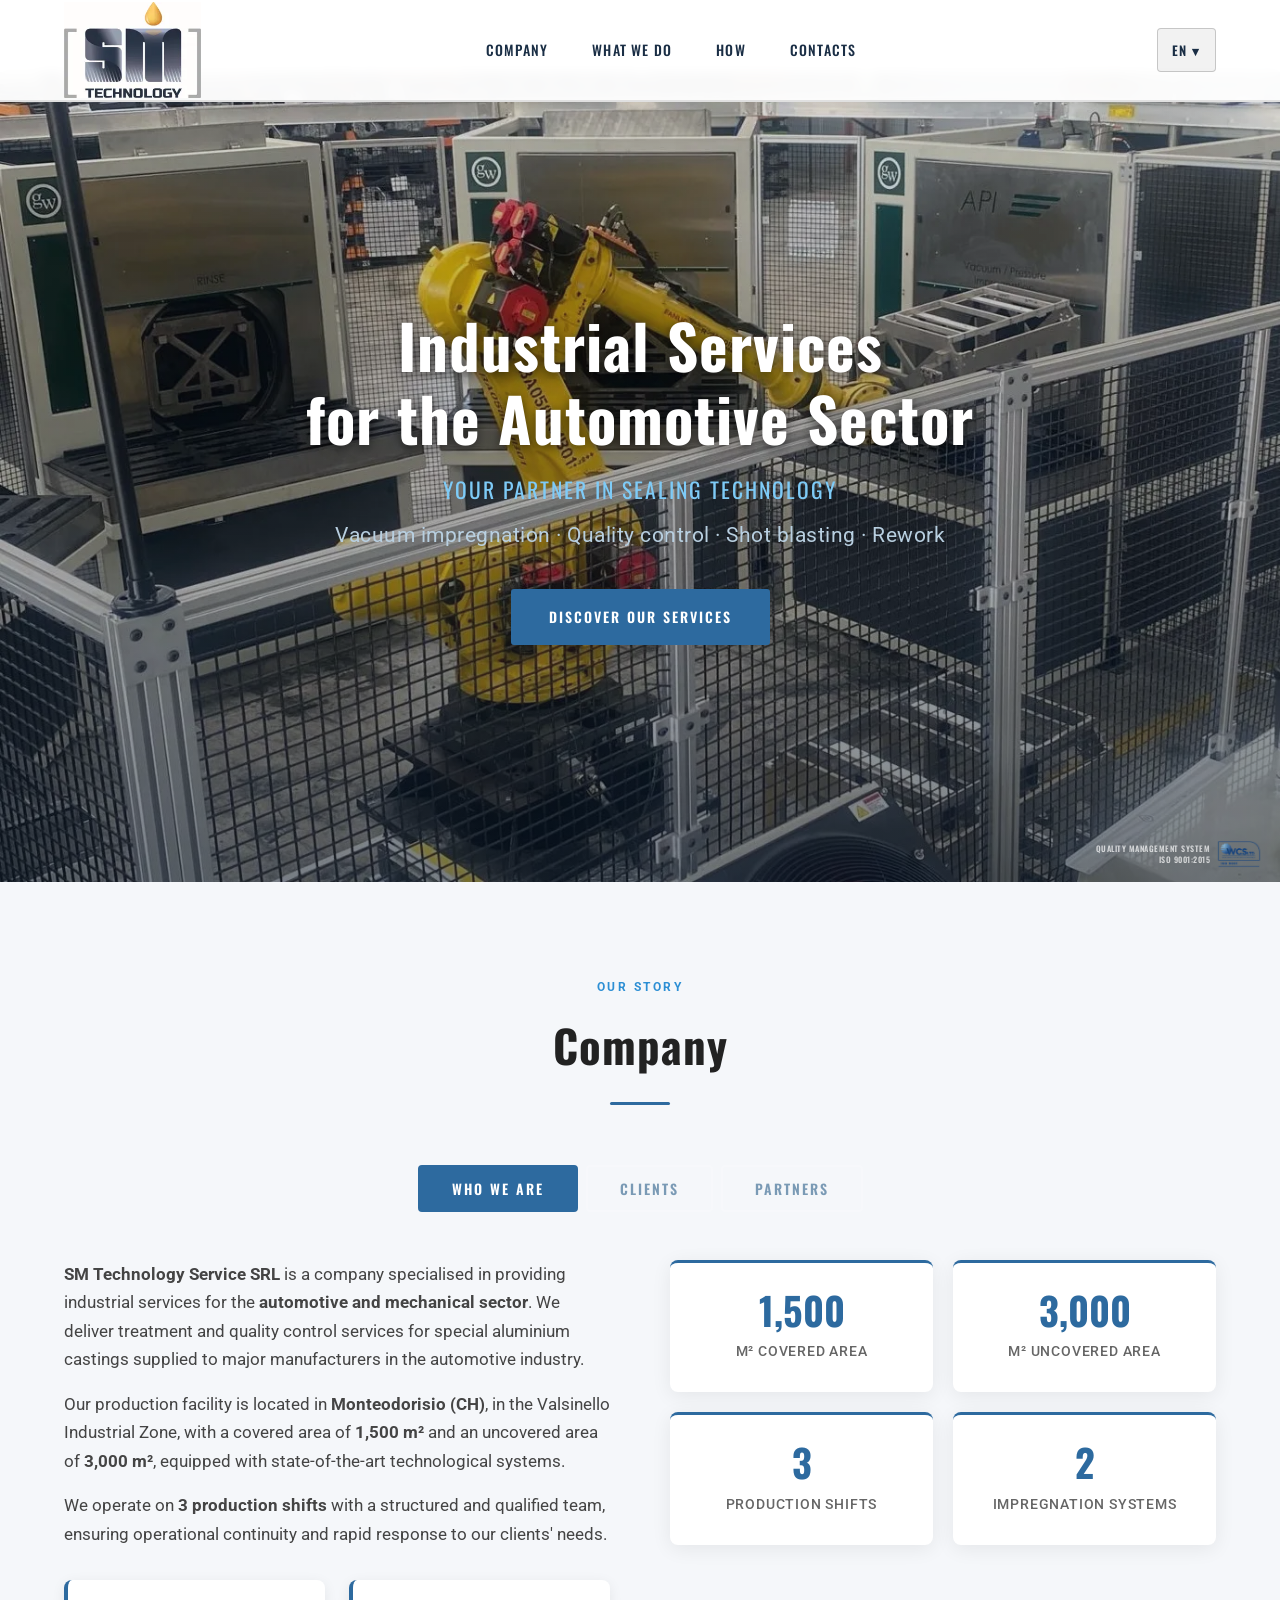
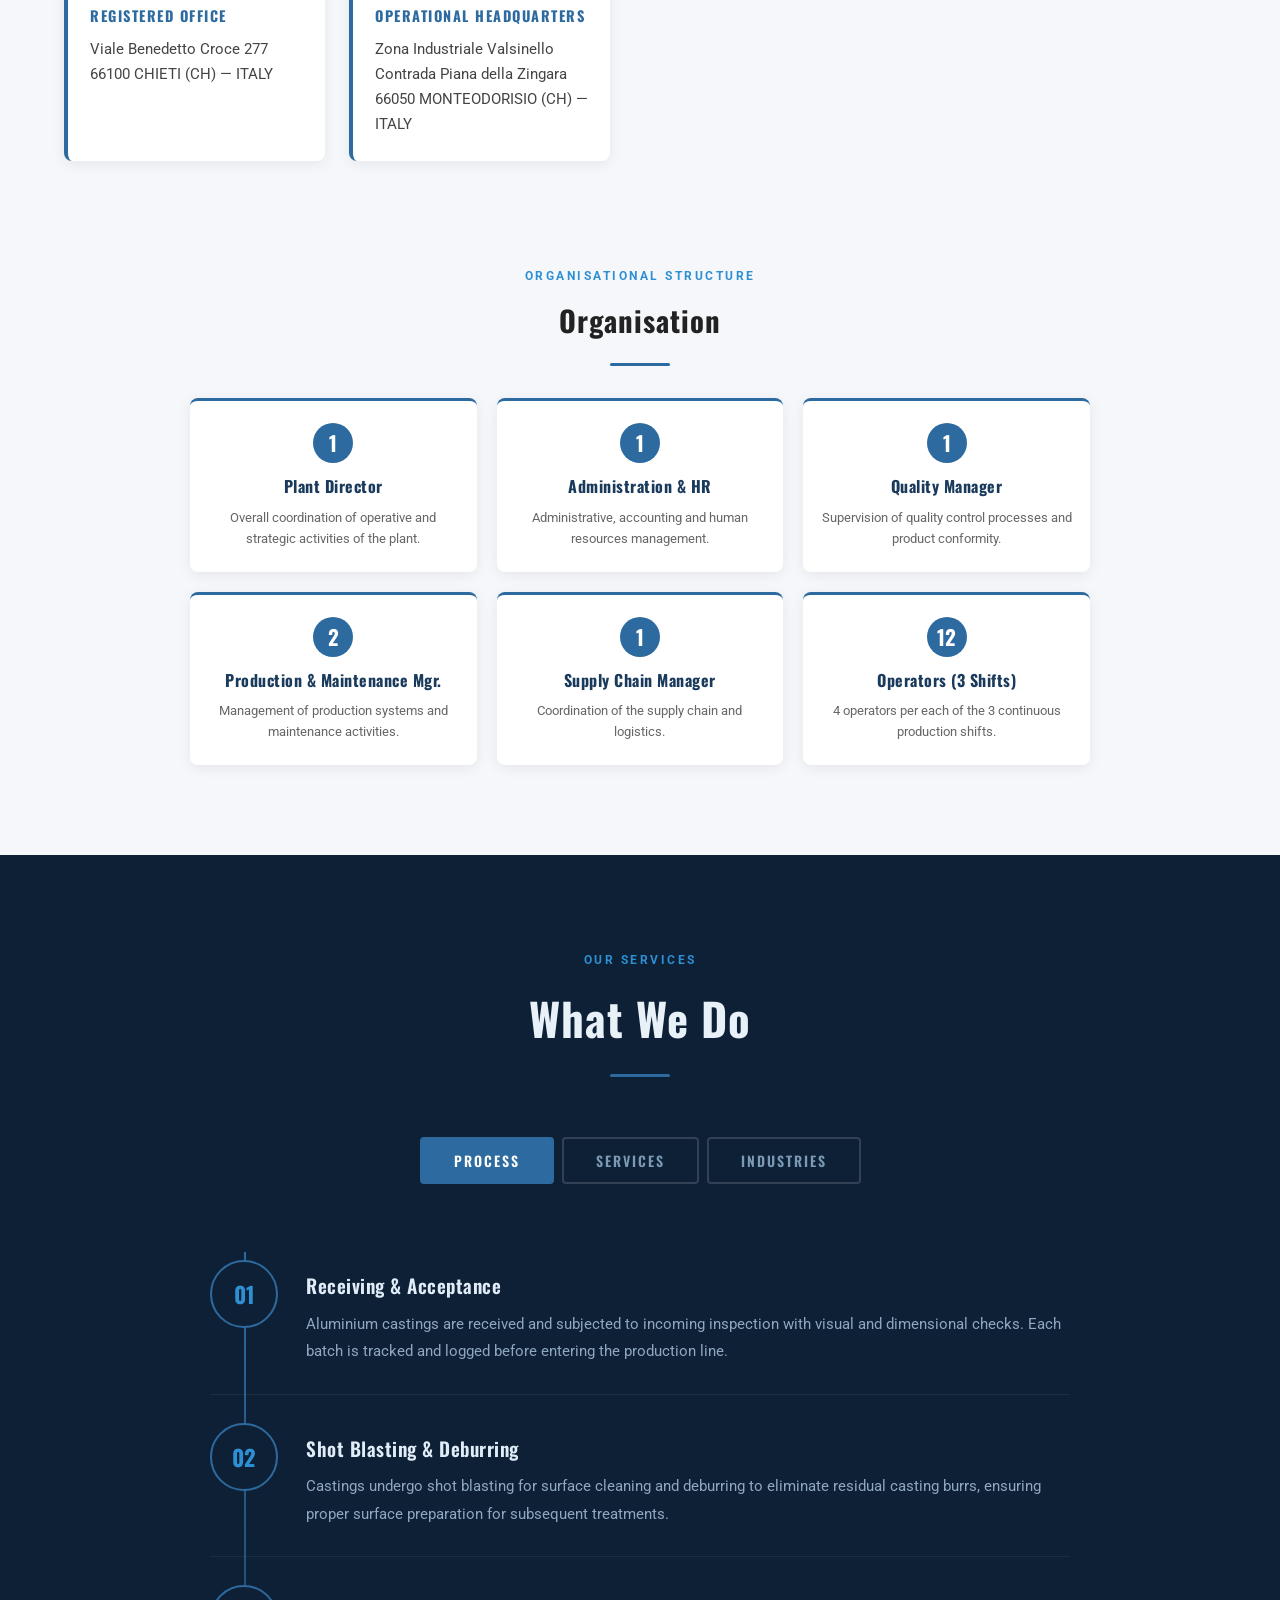
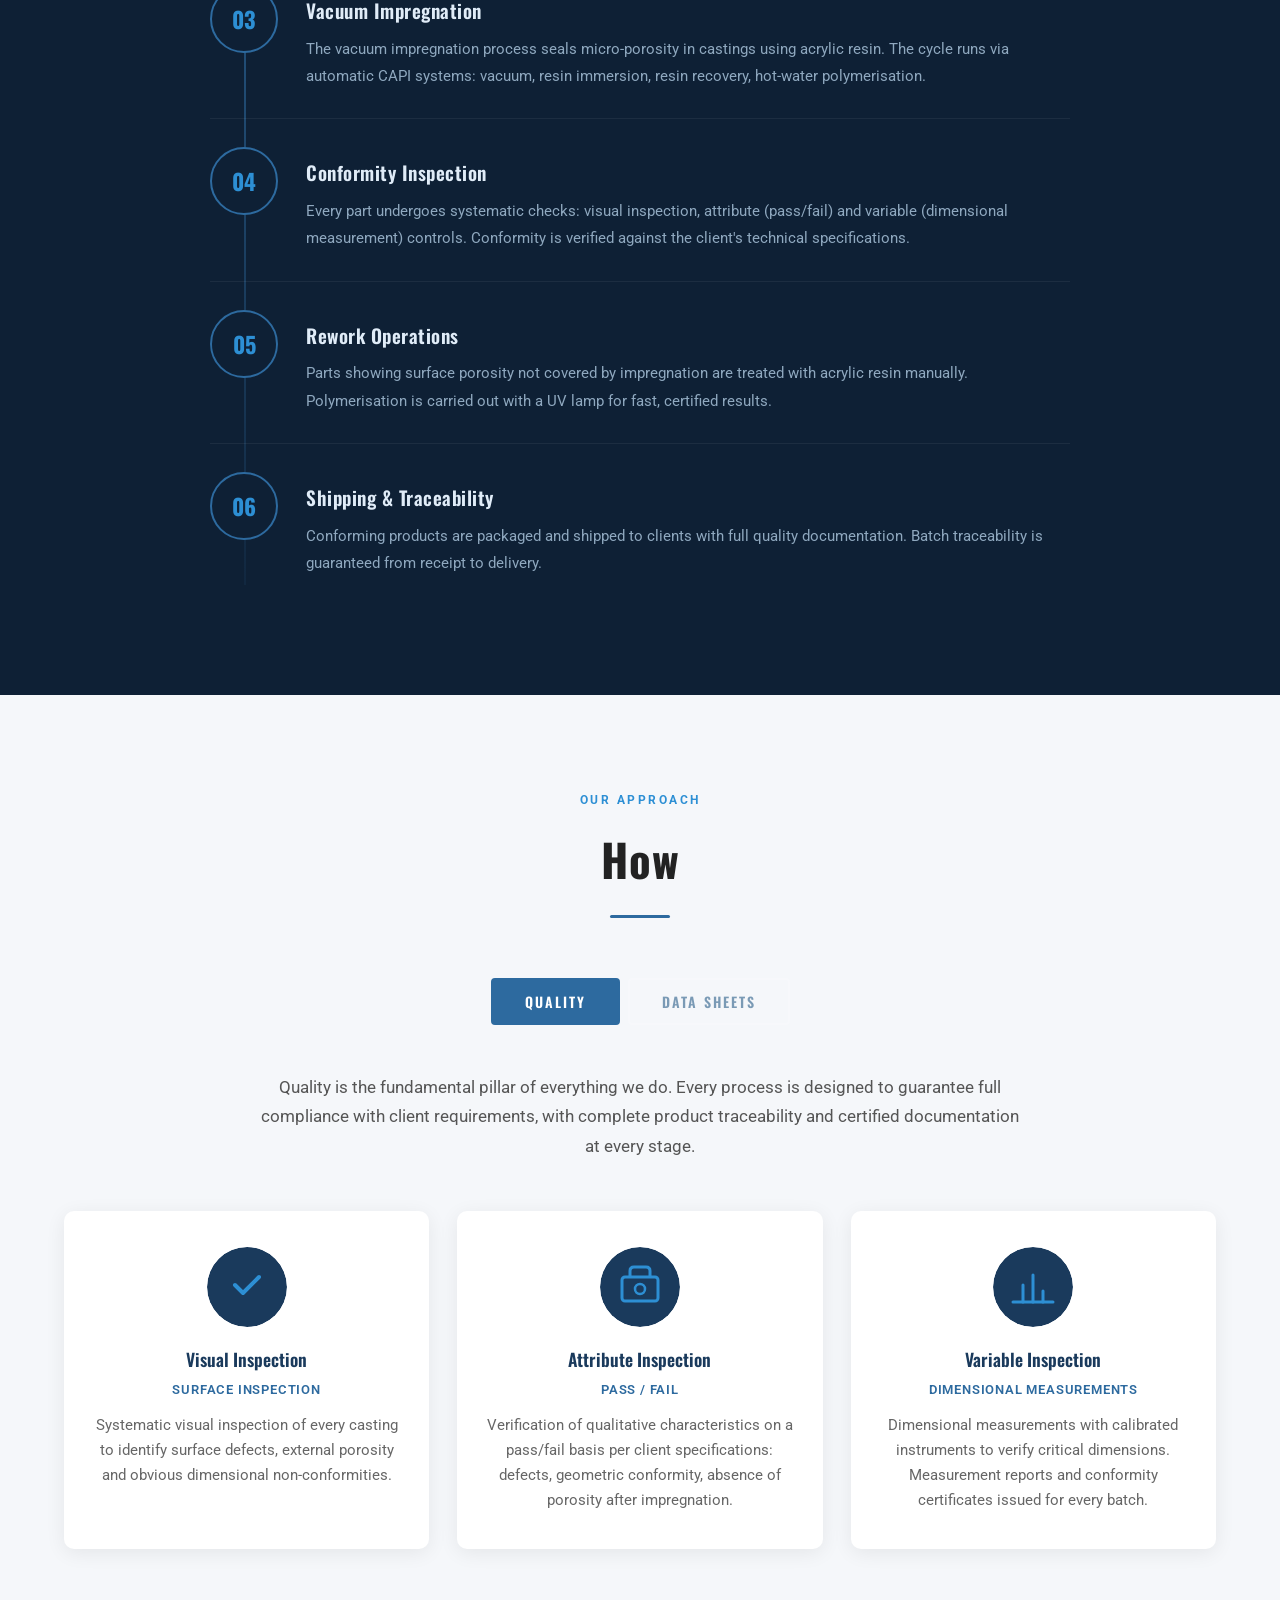
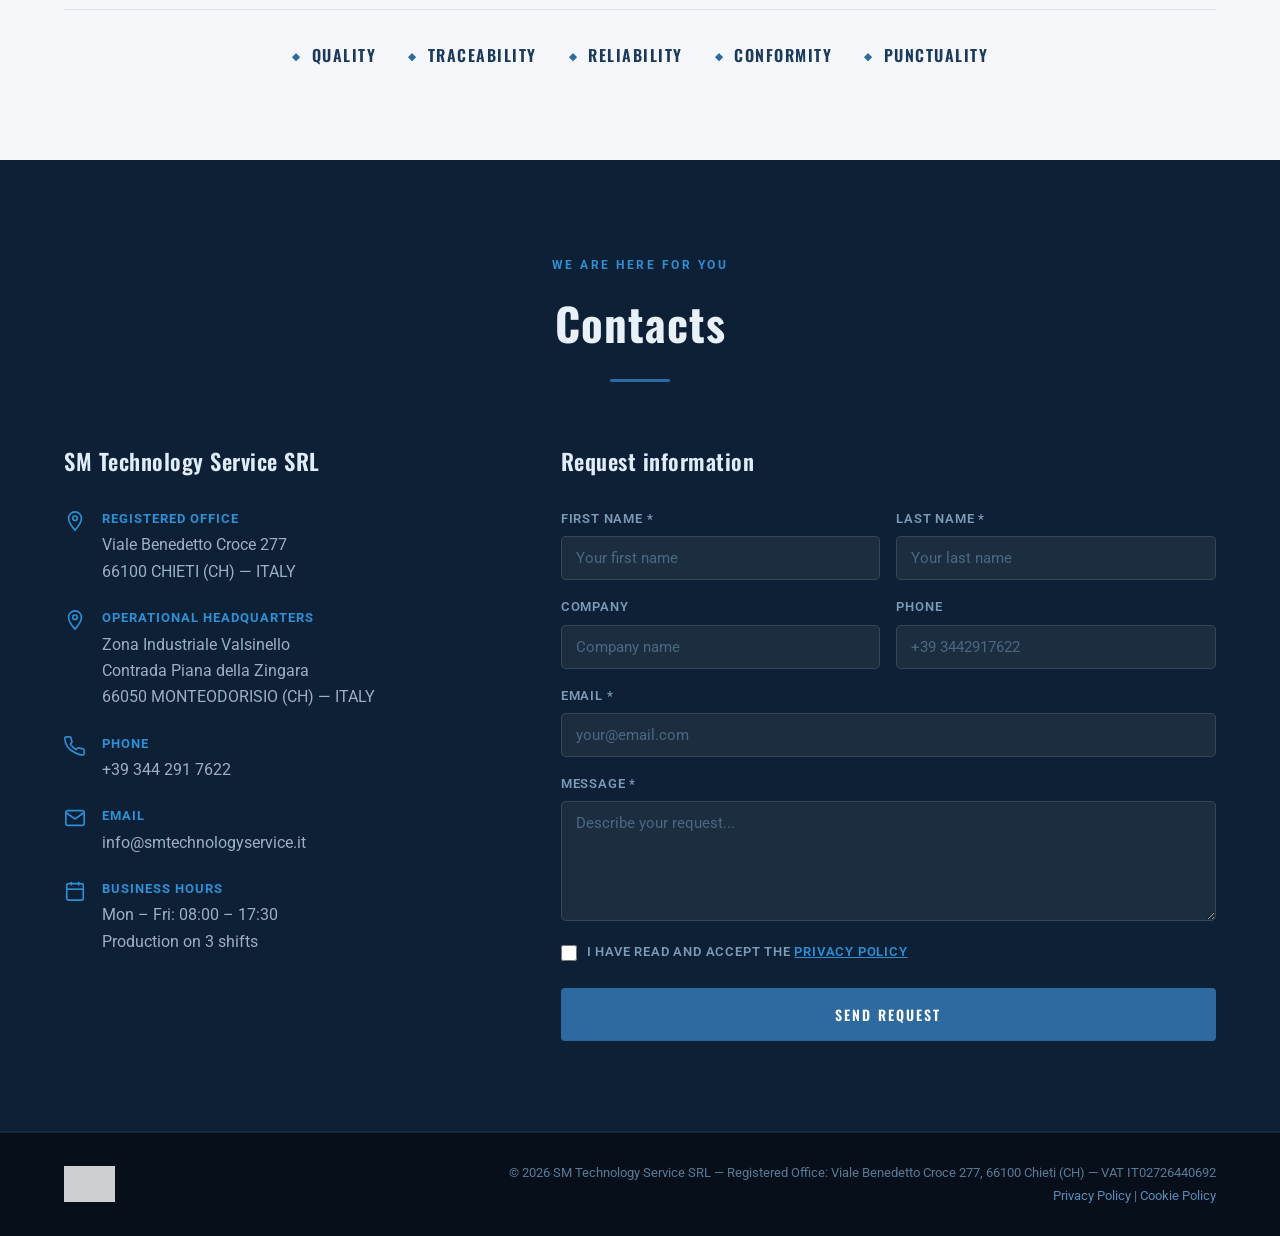
==== commit e9d32767: "Ottimizza immagini, performance e UX mobile - Converte tutte le immagini in WebP con fallback JPEG/P" ====
--- a/en/index.html
+++ b/en/index.html
@@ -18,9 +18,12 @@
   <meta property="og:locale:alternate" content="it_IT" />
   <link rel="stylesheet" href="../style.css" />
   <link rel="stylesheet" href="../lang.css" />
+  <link rel="icon" type="image/webp" href="../logo_nnuovo.webp" />
+  <link rel="apple-touch-icon" href="../logo_nnuovo.png" />
   <link rel="preconnect" href="https://fonts.googleapis.com">
   <link rel="preconnect" href="https://fonts.gstatic.com" crossorigin>
   <link href="https://fonts.googleapis.com/css2?family=Roboto:wght@300;400;500;700&family=Oswald:wght@400;600;700&display=swap" rel="stylesheet" />
+  <link rel="preload" as="image" href="../hero_new2.webp" type="image/webp" />
   <script type="application/ld+json">
   {
     "@context": "https://schema.org",
@@ -144,7 +147,10 @@
   <header id="header">
     <div class="header-inner">
       <div class="logo">
-        <img src="../logo_nnuovo.png" alt="SM Technology Service SRL" />
+        <picture>
+          <source srcset="../logo_nnuovo.webp" type="image/webp" />
+          <img src="../logo_nnuovo.png" alt="SM Technology Service SRL - Vacuum Impregnation for Automotive" width="250" height="175" />
+        </picture>
       </div>
       <nav class="main-nav">
         <ul>
@@ -169,7 +175,10 @@
 
   <!-- HERO IMAGE -->
   <section class="hero">
-    <img src="../hero_new2.JPG" alt="SM Technology Service - Industrial Automotive Services" class="hero-img" />
+    <picture>
+      <source srcset="../hero_new2.webp" type="image/webp" />
+      <img src="../hero_new2.JPG" alt="SM Technology Service facility - Vacuum impregnation systems for automotive aluminium castings" class="hero-img" width="1380" height="1009" fetchpriority="high" />
+    </picture>
     <div class="hero-overlay">
       <h1>Industrial Services<br>for the Automotive Sector</h1>
       <p style="font-family:'Oswald',sans-serif;font-size:clamp(1rem,2vw,1.35rem);letter-spacing:2px;text-transform:uppercase;color:#7ecbf7;margin-bottom:10px;">Your Partner in Sealing Technology</p>
@@ -178,7 +187,10 @@
     </div>
     <div class="hero-iso">
       <span class="hero-iso-text">Quality Management System<br>ISO 9001:2015</span>
-      <img src="../ISO9001.png" alt="ISO 9001:2015 Certified" class="hero-iso-logo" />
+      <picture>
+        <source srcset="../ISO9001.webp" type="image/webp" />
+        <img src="../ISO9001.png" alt="ISO 9001:2015 Certified - SM Technology Service" class="hero-iso-logo" width="200" height="122" />
+      </picture>
     </div>
   </section>
 
@@ -352,7 +364,7 @@
           <ul class="contact-list">
             <li><svg class="contact-icon" viewBox="0 0 24 24" fill="none" xmlns="http://www.w3.org/2000/svg"><path d="M12 2C8.13 2 5 5.13 5 9c0 5.25 7 13 7 13s7-7.75 7-13c0-3.87-3.13-7-7-7z" stroke="currentColor" stroke-width="1.8"/><circle cx="12" cy="9" r="2.5" stroke="currentColor" stroke-width="1.8"/></svg><div><strong>Registered Office</strong><p>Viale Benedetto Croce 277<br>66100 CHIETI (CH) — ITALY</p></div></li>
             <li><svg class="contact-icon" viewBox="0 0 24 24" fill="none" xmlns="http://www.w3.org/2000/svg"><path d="M12 2C8.13 2 5 5.13 5 9c0 5.25 7 13 7 13s7-7.75 7-13c0-3.87-3.13-7-7-7z" stroke="currentColor" stroke-width="1.8"/><circle cx="12" cy="9" r="2.5" stroke="currentColor" stroke-width="1.8"/></svg><div><strong>Operational Headquarters</strong><p>Zona Industriale Valsinello<br>Contrada Piana della Zingara<br>66050 MONTEODORISIO (CH) — ITALY</p></div></li>
-            <li><svg class="contact-icon" viewBox="0 0 24 24" fill="none" xmlns="http://www.w3.org/2000/svg"><path d="M22 16.92v3a2 2 0 01-2.18 2 19.79 19.79 0 01-8.63-3.07A19.5 19.5 0 013.95 13a19.79 19.79 0 01-3.07-8.67A2 2 0 012.86 2h3a2 2 0 012 1.72c.127.96.361 1.903.7 2.81a2 2 0 01-.45 2.11L7.09 9.91a16 16 0 006 6l1.27-1.27a2 2 0 012.11-.45c.907.339 1.85.573 2.81.7A2 2 0 0122 16.92z" stroke="currentColor" stroke-width="1.8"/></svg><div><strong>Phone</strong><p>+39 3442917622</p></div></li>
+            <li><svg class="contact-icon" viewBox="0 0 24 24" fill="none" xmlns="http://www.w3.org/2000/svg"><path d="M22 16.92v3a2 2 0 01-2.18 2 19.79 19.79 0 01-8.63-3.07A19.5 19.5 0 013.95 13a19.79 19.79 0 01-3.07-8.67A2 2 0 012.86 2h3a2 2 0 012 1.72c.127.96.361 1.903.7 2.81a2 2 0 01-.45 2.11L7.09 9.91a16 16 0 006 6l1.27-1.27a2 2 0 012.11-.45c.907.339 1.85.573 2.81.7A2 2 0 0122 16.92z" stroke="currentColor" stroke-width="1.8"/></svg><div><strong>Phone</strong><p><a href="tel:+393442917622">+39 344 291 7622</a></p></div></li>
             <li><svg class="contact-icon" viewBox="0 0 24 24" fill="none" xmlns="http://www.w3.org/2000/svg"><path d="M4 4h16c1.1 0 2 .9 2 2v12c0 1.1-.9 2-2 2H4c-1.1 0-2-.9-2-2V6c0-1.1.9-2 2-2z" stroke="currentColor" stroke-width="1.8"/><polyline points="22,6 12,13 2,6" stroke="currentColor" stroke-width="1.8"/></svg><div><strong>Email</strong><p>info@smtechnologyservice.it</p></div></li>
             <li><svg class="contact-icon" viewBox="0 0 24 24" fill="none" xmlns="http://www.w3.org/2000/svg"><rect x="3" y="4" width="18" height="18" rx="2" stroke="currentColor" stroke-width="1.8"/><line x1="16" y1="2" x2="16" y2="6" stroke="currentColor" stroke-width="1.8"/><line x1="8" y1="2" x2="8" y2="6" stroke="currentColor" stroke-width="1.8"/><line x1="3" y1="10" x2="21" y2="10" stroke="currentColor" stroke-width="1.8"/></svg><div><strong>Business Hours</strong><p>Mon – Fri: 08:00 – 17:30<br>Production on 3 shifts</p></div></li>
           </ul>
@@ -376,9 +388,9 @@
 
   <footer class="footer">
     <div class="container footer-inner">
-      <div class="footer-logo"><img src="../logo.png" alt="SM Technology Service SRL" /></div>
+      <div class="footer-logo"><picture><source srcset="../logo_nnuovo.webp" type="image/webp" /><img src="../logo_nnuovo.png" alt="SM Technology Service SRL" width="250" height="175" loading="lazy" /></picture></div>
       <div class="footer-text">
-        <p>&copy; 2025 SM Technology Service SRL — Registered Office: Viale Benedetto Croce 277, 66100 Chieti (CH) — VAT IT02726440692</p>
+        <p>&copy; 2026 SM Technology Service SRL — Registered Office: Viale Benedetto Croce 277, 66100 Chieti (CH) — VAT IT02726440692</p>
         <p><a href="../privacy-policy.html">Privacy Policy</a> | <a href="../cookie-policy.html">Cookie Policy</a></p>
       </div>
     </div>
--- a/style.css
+++ b/style.css
@@ -125,7 +125,11 @@
   background: none;
   border: none;
   cursor: pointer;
-  padding: 6px;
+  padding: 12px;
+  min-width: 48px;
+  min-height: 48px;
+  align-items: center;
+  justify-content: center;
 }
 
 .hamburger span {
--- a/lang.css
+++ b/lang.css
@@ -14,11 +14,13 @@
   font-size: 13px;
   font-weight: 600;
   letter-spacing: 1.5px;
-  padding: 6px 12px;
+  padding: 10px 14px;
   border-radius: 4px;
   cursor: pointer;
   transition: background 0.2s, border-color 0.2s, color 0.2s;
   white-space: nowrap;
+  min-height: 44px;
+  min-width: 44px;
 }
 
 .lang-btn:hover {
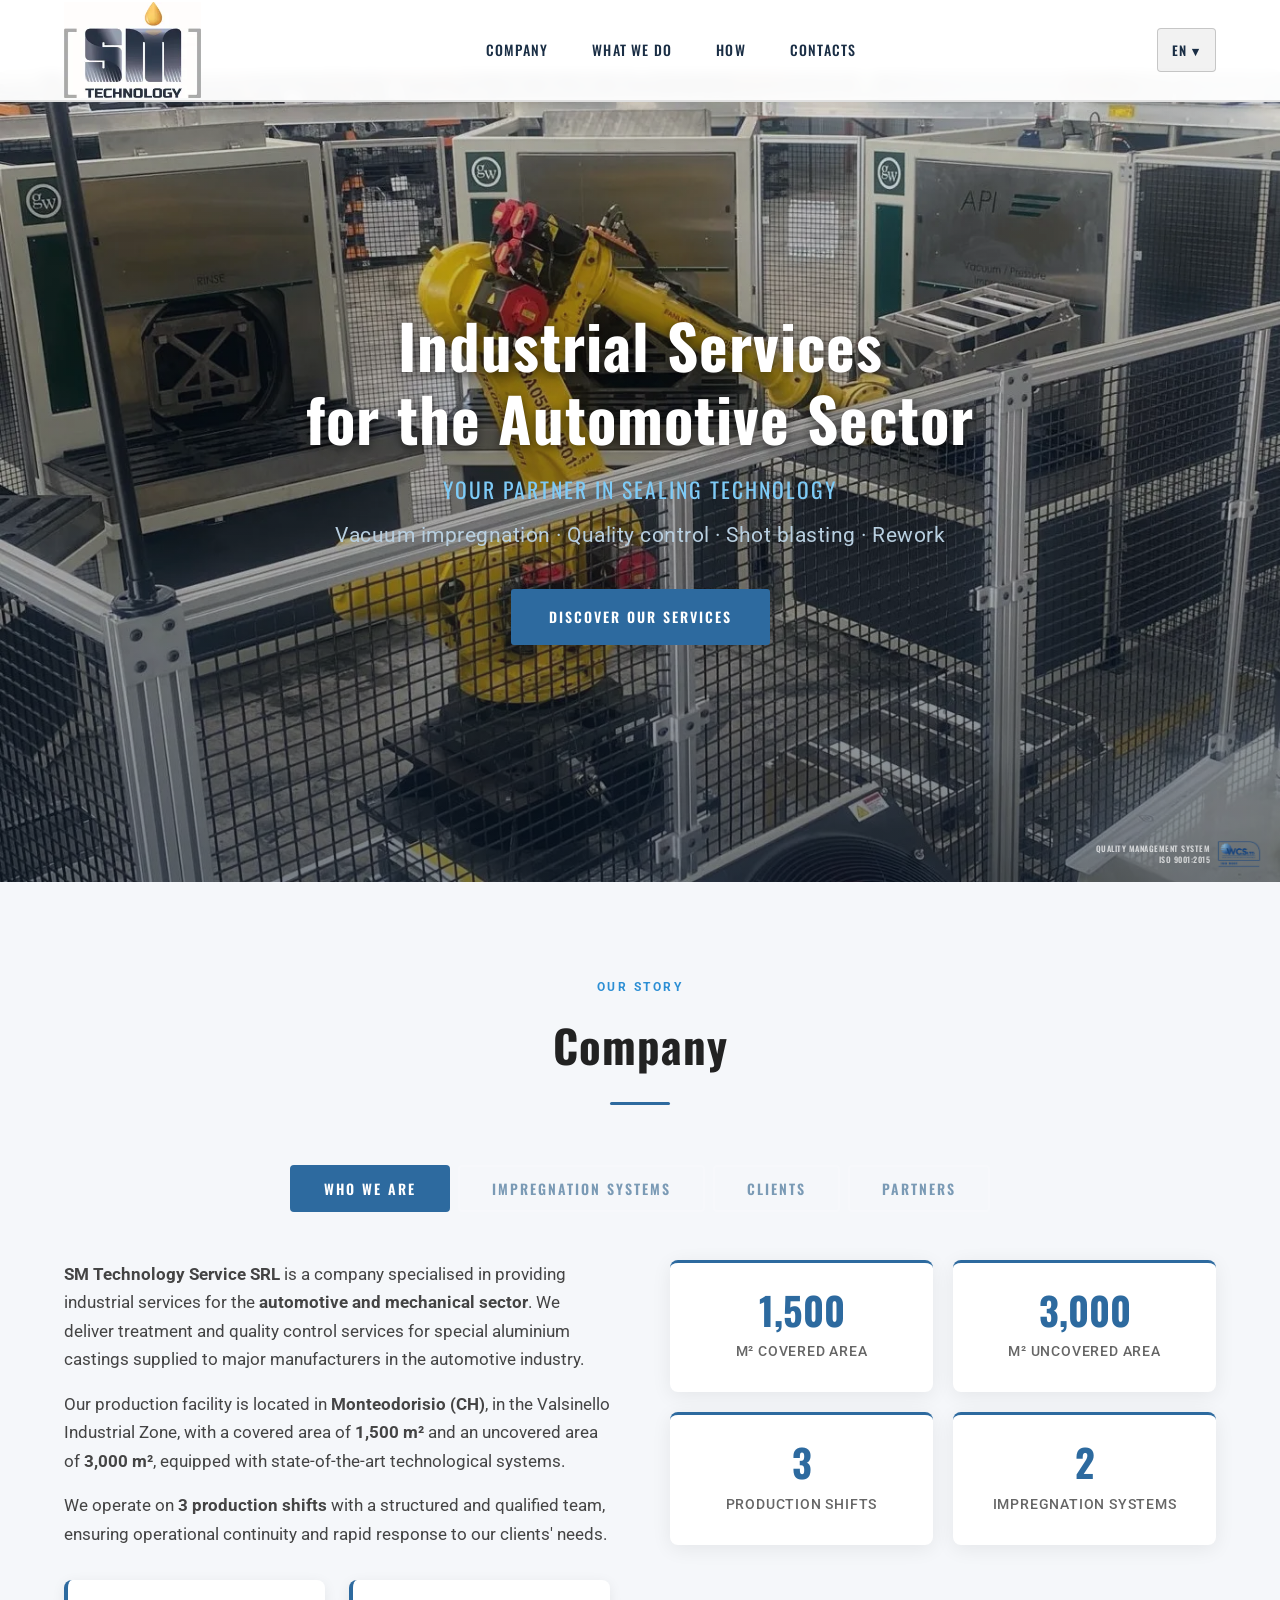
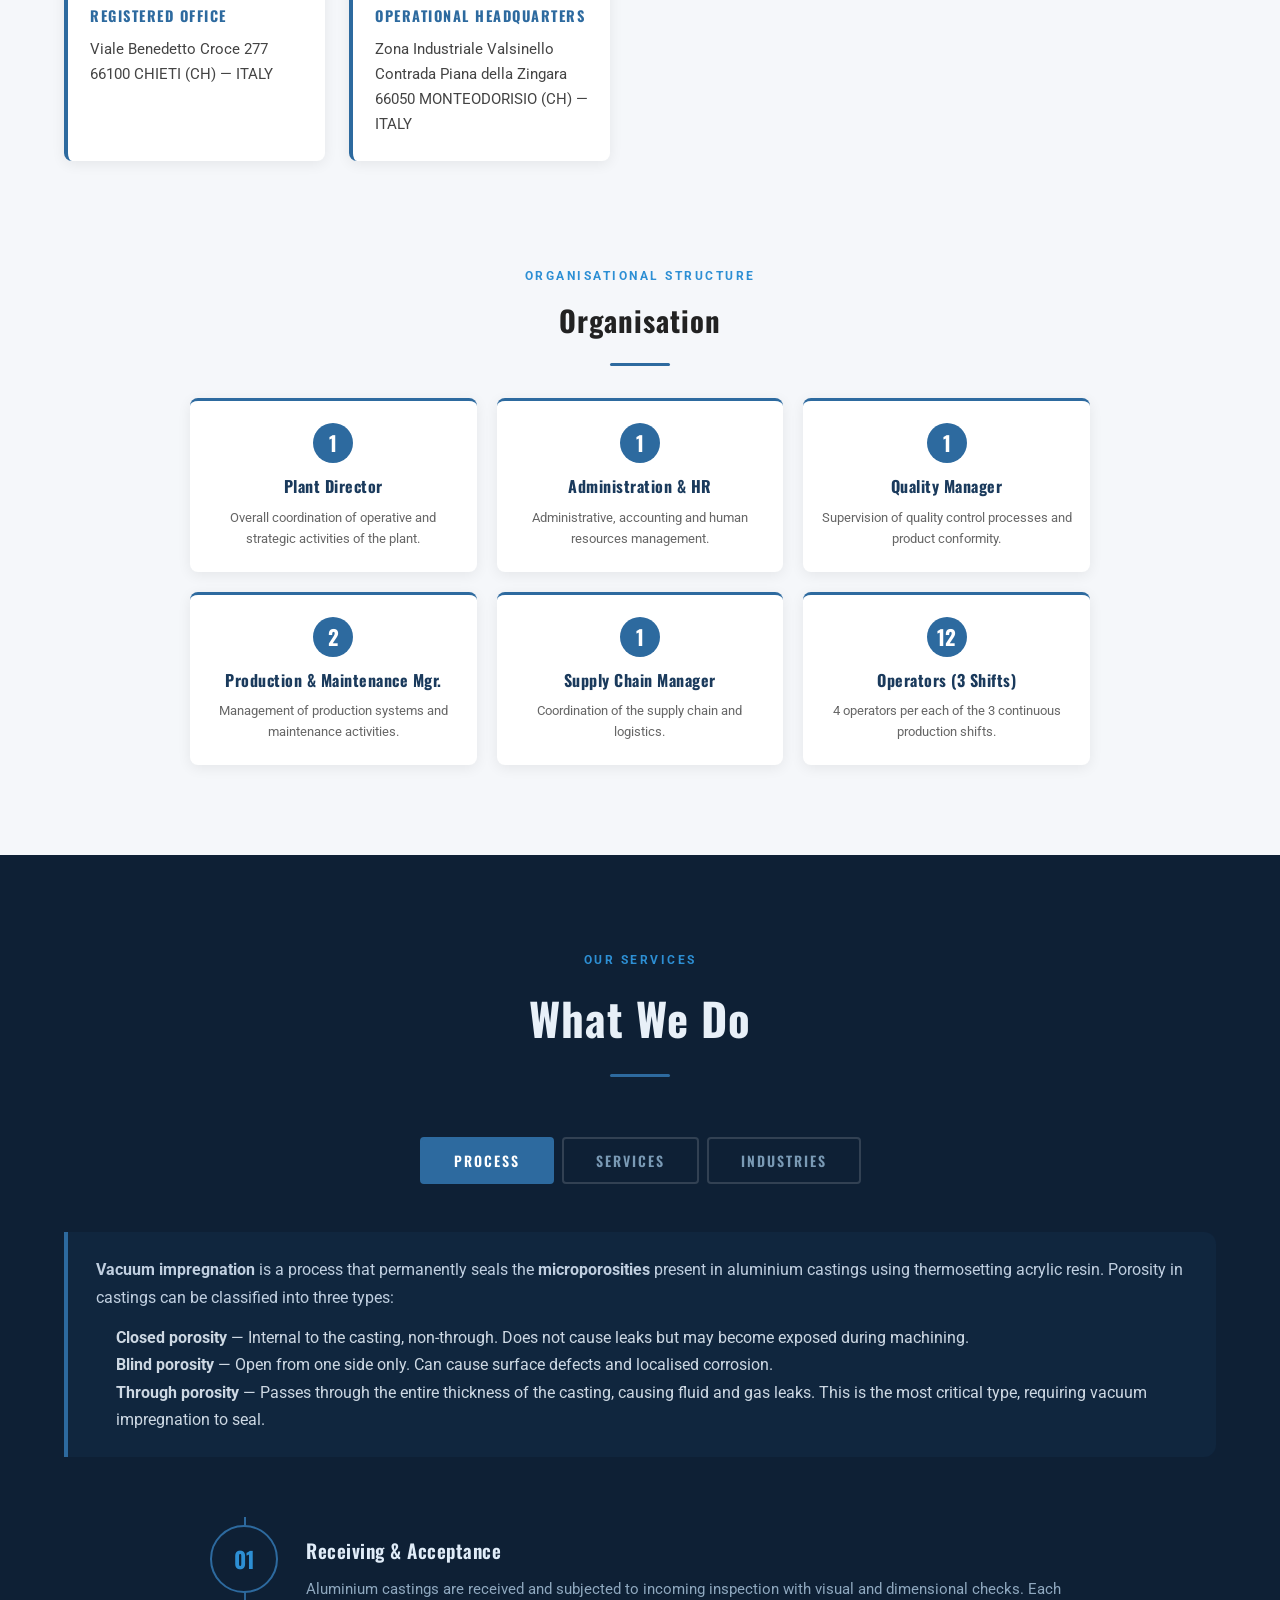
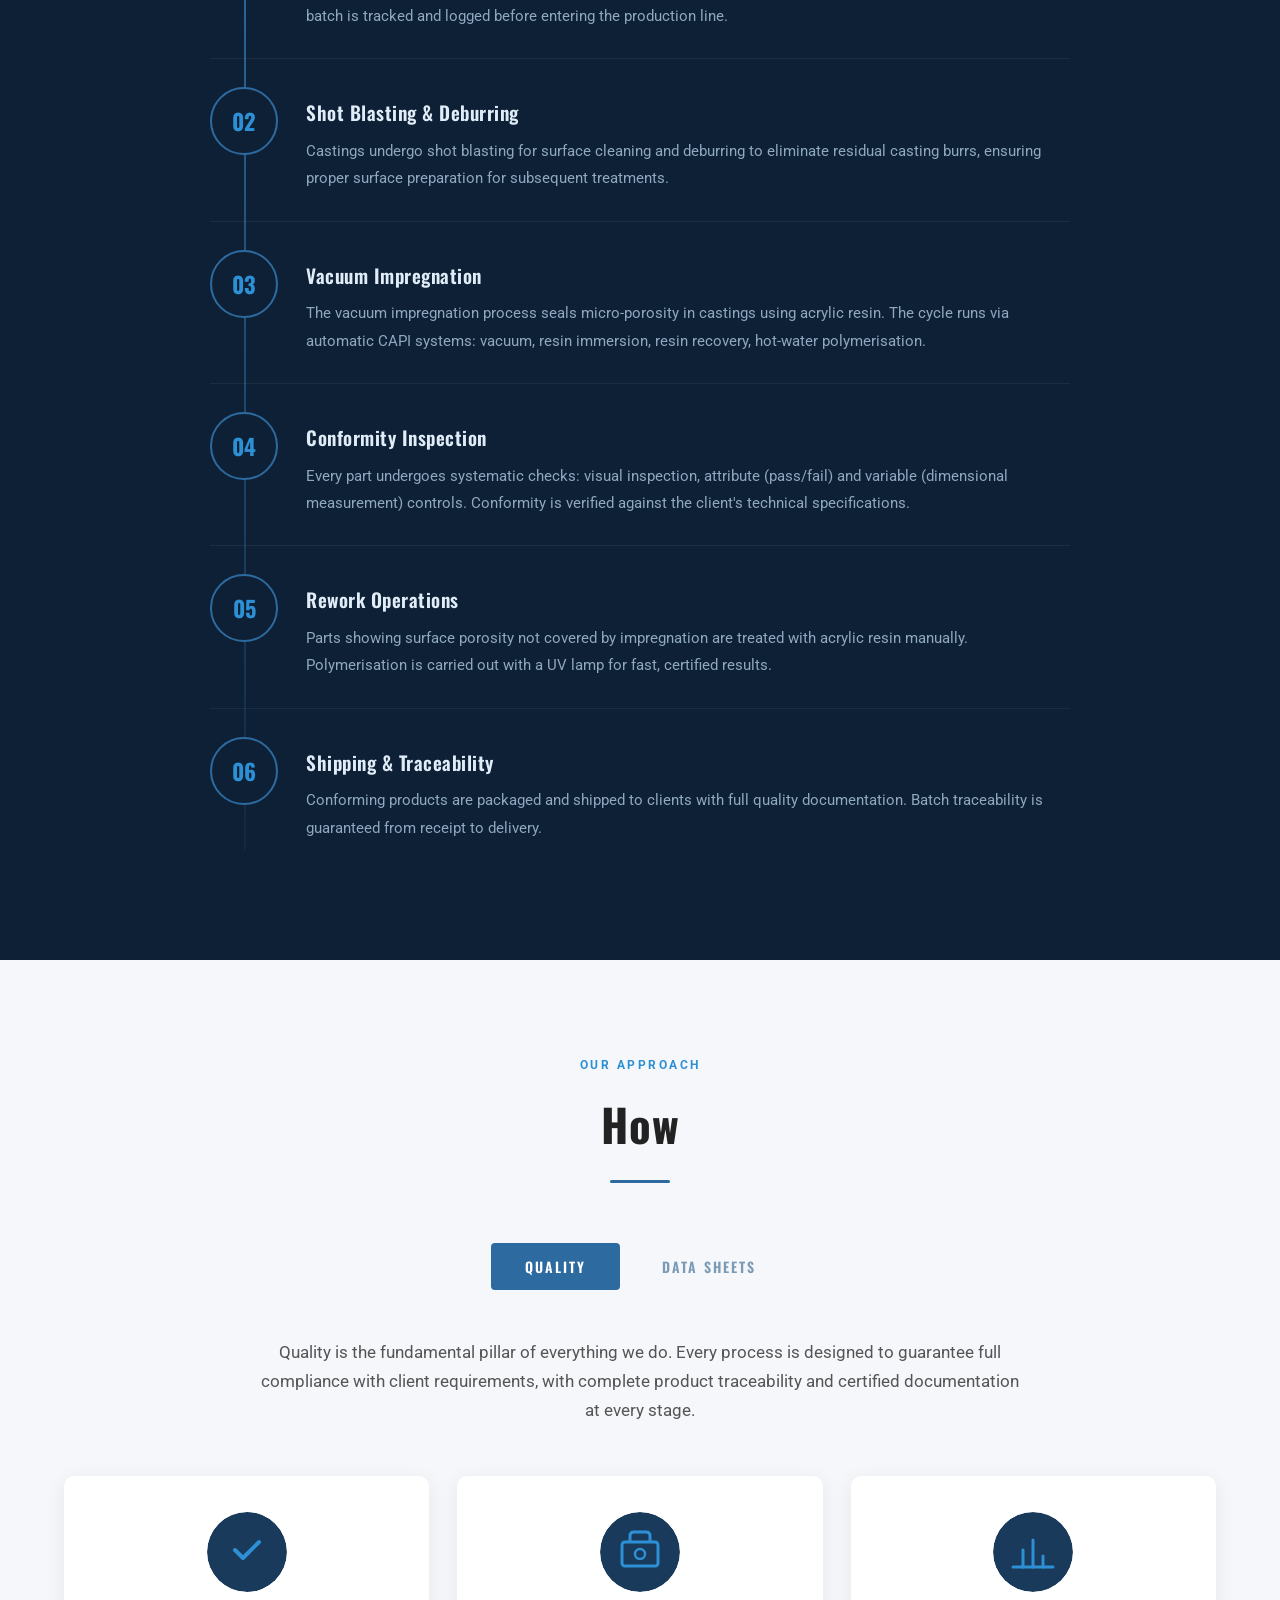
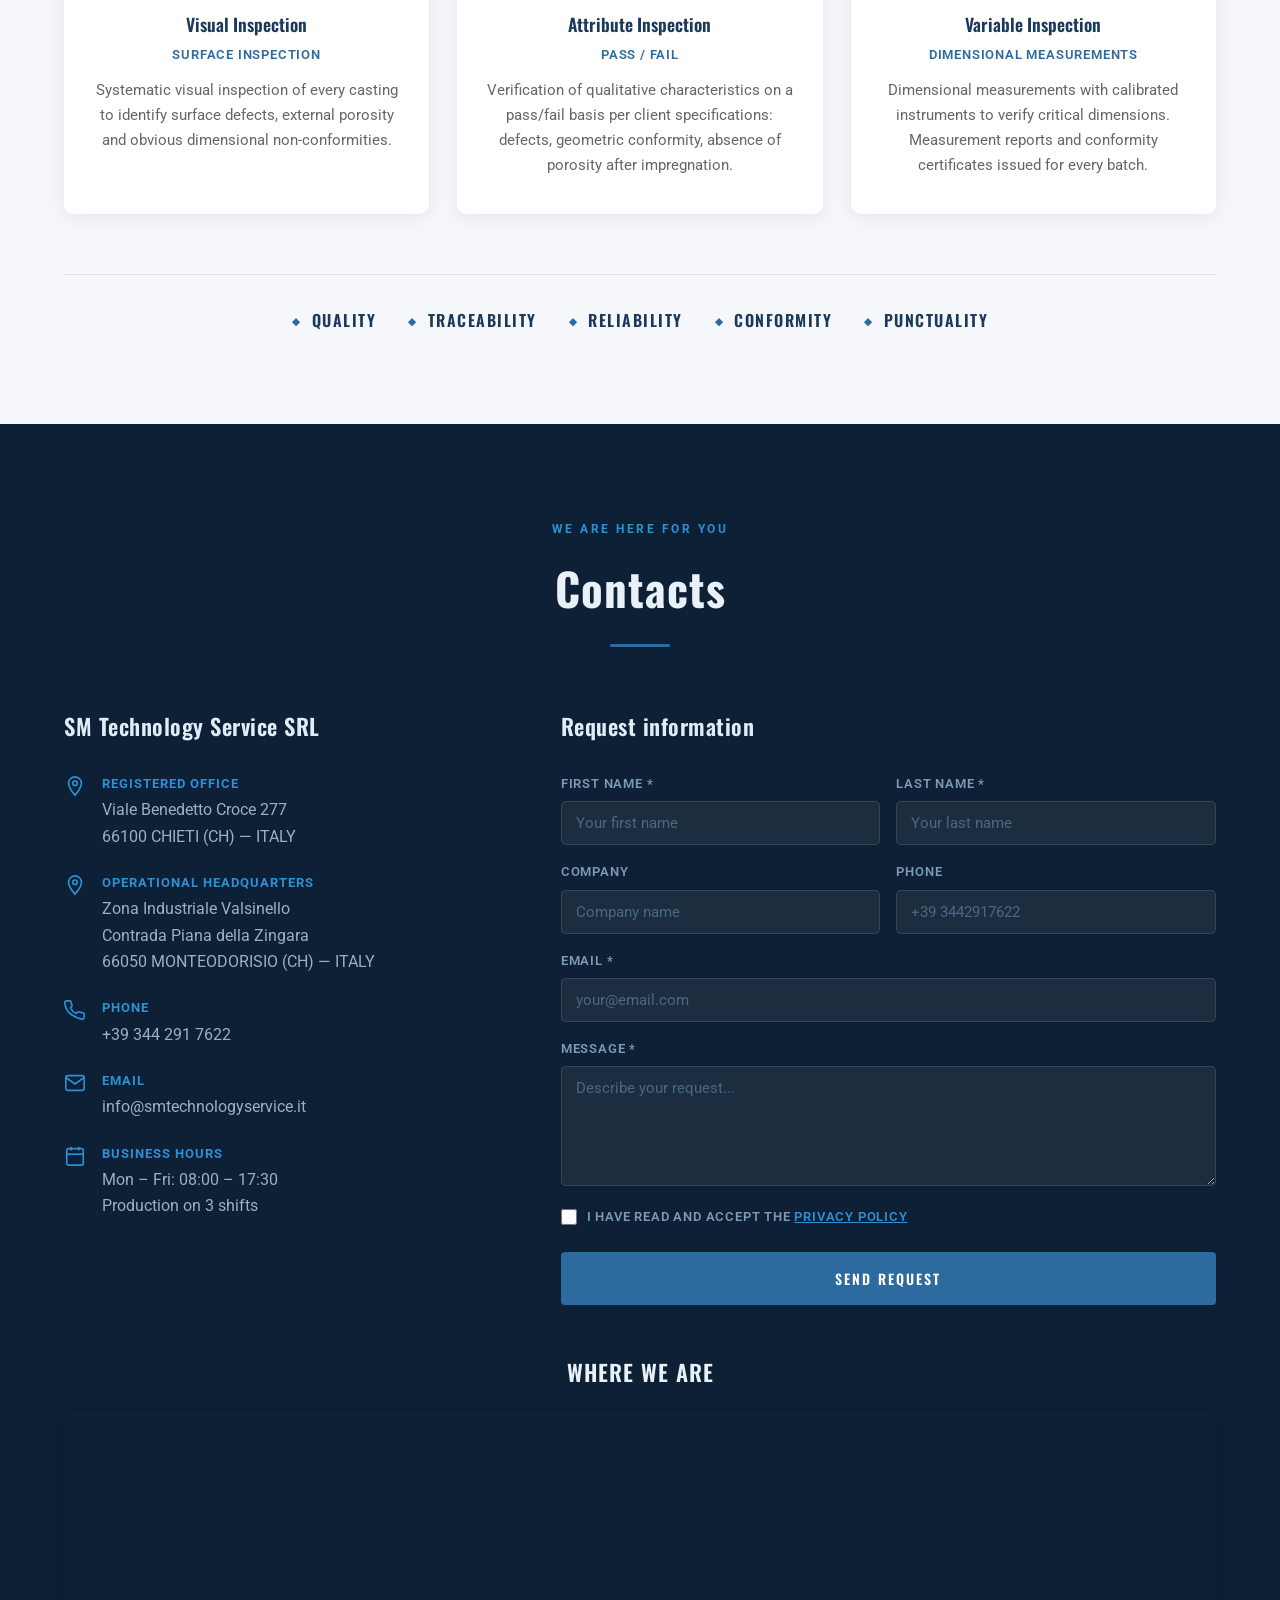
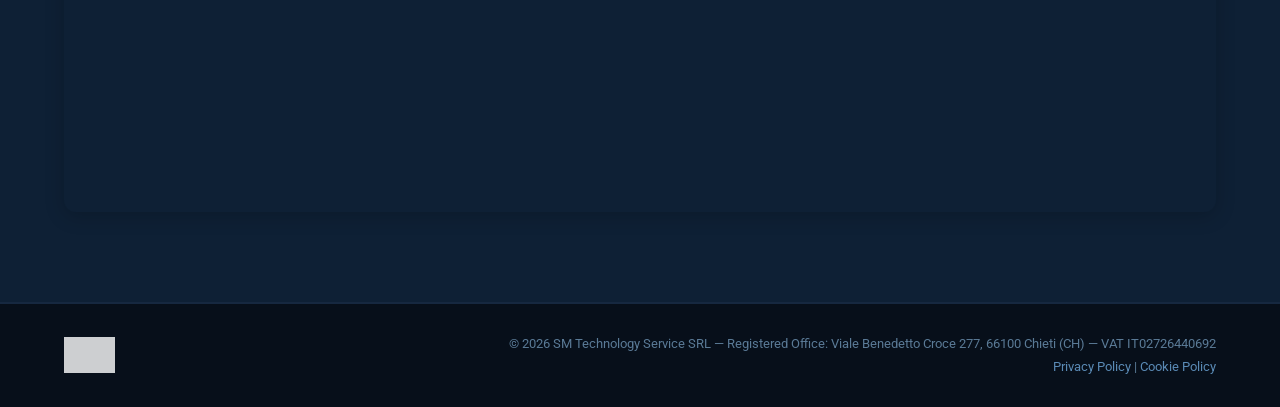
==== commit e7ea88a1: "SEO Medium: sblocca AI crawlers, aggiunge llms.txt, completa EN, minifica CSS/JS - Sblocca GPTBot, C" ====
--- a/en/index.html
+++ b/en/index.html
@@ -16,8 +16,8 @@
   <meta property="og:type" content="website" />
   <meta property="og:locale" content="en_US" />
   <meta property="og:locale:alternate" content="it_IT" />
-  <link rel="stylesheet" href="../style.css" />
-  <link rel="stylesheet" href="../lang.css" />
+  <link rel="stylesheet" href="../style.min.css" />
+  <link rel="stylesheet" href="../lang.min.css" />
   <link rel="icon" type="image/webp" href="../logo_nnuovo.webp" />
   <link rel="apple-touch-icon" href="../logo_nnuovo.png" />
   <link rel="preconnect" href="https://fonts.googleapis.com">
@@ -204,6 +204,7 @@
       </div>
       <div class="cf-tabs">
         <button class="cf-tab active" data-tab="company-whoweare">Who We Are</button>
+        <button class="cf-tab" data-tab="company-systems">Impregnation Systems</button>
         <button class="cf-tab" data-tab="company-clients">Clients</button>
         <button class="cf-tab" data-tab="company-partners">Partners</button>
       </div>
@@ -247,6 +248,51 @@
         </div>
       </div>
 
+      <div class="cf-tab-content" id="tab-company-systems">
+        <div class="chisiamo-intro">
+          <p>Our facility is equipped with <strong>2 fully automatic CAPI impregnation systems</strong> with FANUC robotic arms for loading/unloading. The dual-system configuration ensures <strong>high production capacity and service continuity</strong>, even during maintenance or peak demand periods.</p>
+        </div>
+        <div class="impianto-grid">
+          <div class="impianto-card">
+            <picture>
+              <source srcset="../Capi1.webp" type="image/webp" />
+              <img src="../Capi1.JPG" alt="CAPI automatic vacuum impregnation system with FANUC robotic arm" width="1600" height="720" loading="lazy" />
+            </picture>
+            <h3>CAPI System N°1</h3>
+            <p>Fully automatic vacuum impregnation system with integrated FANUC robotic arm for loading and unloading of aluminium castings. Complete cycle: dry vacuum, wet vacuum, pressure, dripping, washing and polymerisation at 90°C.</p>
+          </div>
+          <div class="impianto-card">
+            <picture>
+              <source srcset="../Capi2.webp" type="image/webp" />
+              <img src="../Capi2.JPG" alt="Second CAPI robotised vacuum impregnation system" width="1200" height="1600" loading="lazy" />
+            </picture>
+            <h3>CAPI System N°2</h3>
+            <p>Second automatic CAPI system to guarantee production continuity and high-volume treatment capacity. Both systems use Godfrey &amp; Wing 95-1000AA thermosetting acrylic resin, certified for automotive applications.</p>
+          </div>
+        </div>
+        <div class="gallery-grid" style="margin-top:30px;">
+          <picture>
+            <source srcset="../CAPI3.webp" type="image/webp" />
+            <img src="../CAPI3.JPG" alt="Automatic impregnation system with overhead crane and lateral loading" width="1600" height="900" loading="lazy" style="width:100%;border-radius:12px;" />
+          </picture>
+          <picture>
+            <source srcset="../CAPI4.webp" type="image/webp" />
+            <img src="../CAPI4.JPG" alt="Second automatic impregnation system with overhead crane" width="1600" height="900" loading="lazy" style="width:100%;border-radius:12px;margin-top:16px;" />
+          </picture>
+        </div>
+        <div class="impianto-features" style="margin-top:40px;">
+          <h3>Key Features</h3>
+          <ul>
+            <li><strong>Fully automatic cycle</strong> — No manual intervention required during the impregnation process</li>
+            <li><strong>Certified resins</strong> — Godfrey &amp; Wing 95-1000AA thermosetting acrylic methacrylate resin</li>
+            <li><strong>Vacuum level</strong> — Down to less than 5 mbar for maximum porosity penetration</li>
+            <li><strong>Polymerisation</strong> — Hot water bath at 90°C for complete resin curing</li>
+            <li><strong>Dual capacity</strong> — 2 parallel systems for uninterrupted production</li>
+            <li><strong>Robotic handling</strong> — FANUC arms for precise, repeatable loading/unloading</li>
+          </ul>
+        </div>
+      </div>
+
       <div class="cf-tab-content" id="tab-company-clients">
         <div class="clienti-intro"><p>Our clients are major manufacturers in the automotive and mechanical sector. The trust of these industrial partners is the result of consistent quality, on-time delivery, and the ability to respond to every production need.</p></div>
         <div class="clienti-grid">
@@ -266,6 +312,13 @@
         <div class="clienti-intro"><p>We work with selected technology partners who share our vision of quality and innovation, allowing us to offer complete, state-of-the-art solutions for aluminium casting treatment.</p></div>
         <div class="clienti-grid">
           <div class="cliente-card"><div class="cliente-logo-placeholder">CAPI</div><span class="cliente-sede">Impregnation Systems</span></div>
+          <div class="cliente-card">
+            <picture>
+              <source srcset="../gw-logo.webp" type="image/webp" />
+              <img src="../G&W_logo e collegamento sito.png" alt="Godfrey & Wing Inc. - Impregnation resin technology partner" class="partner-logo" width="300" height="92" loading="lazy" />
+            </picture>
+            <span class="cliente-sede">Impregnation Resins</span>
+          </div>
         </div>
       </div>
     </div>
@@ -285,6 +338,14 @@
         <button class="cf-tab" data-tab="en-industries">Industries</button>
       </div>
       <div class="cf-tab-content active" id="tab-en-process">
+        <div class="processo-intro" style="background:rgba(45,106,159,0.08);border-left:4px solid #2d6a9f;padding:24px 28px;border-radius:0 12px 12px 0;margin-bottom:40px;">
+          <p style="margin-bottom:12px;"><strong>Vacuum impregnation</strong> is a process that permanently seals the <strong>microporosities</strong> present in aluminium castings using thermosetting acrylic resin. Porosity in castings can be classified into three types:</p>
+          <ul style="margin:0;padding-left:20px;">
+            <li><strong>Closed porosity</strong> — Internal to the casting, non-through. Does not cause leaks but may become exposed during machining.</li>
+            <li><strong>Blind porosity</strong> — Open from one side only. Can cause surface defects and localised corrosion.</li>
+            <li><strong>Through porosity</strong> — Passes through the entire thickness of the casting, causing fluid and gas leaks. This is the most critical type, requiring vacuum impregnation to seal.</li>
+          </ul>
+        </div>
         <div class="processo-steps">
           <div class="processo-step"><div class="step-number">01</div><div class="step-body"><h3>Receiving &amp; Acceptance</h3><p>Aluminium castings are received and subjected to incoming inspection with visual and dimensional checks. Each batch is tracked and logged before entering the production line.</p></div></div>
           <div class="processo-step"><div class="step-number">02</div><div class="step-body"><h3>Shot Blasting &amp; Deburring</h3><p>Castings undergo shot blasting for surface cleaning and deburring to eliminate residual casting burrs, ensuring proper surface preparation for subsequent treatments.</p></div></div>
@@ -383,6 +444,21 @@
           </form>
         </div>
       </div>
+      <!-- GOOGLE MAPS -->
+      <div class="contatti-mappa">
+        <h3>Where We Are</h3>
+        <div class="mappa-wrapper">
+          <iframe
+            src="https://www.google.com/maps/embed?pb=!1m18!1m12!1m3!1d2930.5!2d14.6024957!3d42.0738263!2m3!1f0!2f0!3f0!3m2!1i1024!2i768!4f13.1!3m3!1m2!1s0x1330e97216cf015d%3A0xb56c538325d587fc!2sSM+Technology+Service+srl!5e0!3m2!1sen!2sit!4v1700000000000"
+            width="100%"
+            height="400"
+            style="border:0; border-radius: 12px;"
+            allowfullscreen=""
+            loading="lazy"
+            referrerpolicy="no-referrer-when-downgrade">
+          </iframe>
+        </div>
+      </div>
     </div>
   </section>
 
@@ -396,7 +472,7 @@
     </div>
   </footer>
 
-  <script src="../script.js"></script>
-  <script src="../lang.js"></script>
+  <script src="../script.min.js" defer></script>
+  <script src="../lang.min.js" defer></script>
 </body>
 </html>
--- a/style.min.css
+++ b/style.min.css
@@ -0,0 +1 @@
+*,*::before,*::after{box-sizing:border-box;margin:0;padding:0}html{scroll-behavior:smooth}body{font-family:'Roboto',sans-serif;font-size:16px;color:#222;background:#fff;line-height:1.7}a{text-decoration:none;color:inherit}img{max-width:100%;display:block}ul{list-style:none}.container{max-width:1200px;margin:0 auto;padding:0 24px}#header{position:fixed;top:0;left:0;width:100%;z-index:1000;background:rgba(255,255,255,0.97);border-bottom:2px solid #e0e0e0;backdrop-filter:blur(6px);transition:box-shadow 0.3s}#header.scrolled{box-shadow:0 4px 24px rgba(0,0,0,0.35)}.header-inner{max-width:1200px;margin:0 auto;padding:0 24px;display:flex;align-items:center;justify-content:space-between;height:100px}.logo{height:100%}.logo img{height:100%;width:auto;object-fit:contain;padding:2px 0}.main-nav ul{display:flex;gap:8px}.main-nav ul li a{display:block;padding:8px 18px;font-family:'Oswald',sans-serif;font-size:14px;font-weight:500;letter-spacing:1.2px;text-transform:uppercase;color:#1a2e45;border-radius:3px;position:relative;transition:color 0.25s}.main-nav ul li a::after{content:'';position:absolute;bottom:4px;left:18px;right:18px;height:2px;background:#2d8fd4;transform:scaleX(0);transition:transform 0.25s ease}.main-nav ul li a:hover{color:#2d6a9f}.main-nav ul li a:hover::after{transform:scaleX(1)}.hamburger{display:none;flex-direction:column;gap:5px;background:none;border:none;cursor:pointer;padding:12px;min-width:48px;min-height:48px;align-items:center;justify-content:center}.hamburger span{display:block;width:26px;height:2px;background:#c8d8e8;border-radius:2px;transition:all 0.3s}.hero{position:relative;width:100%;height:90vh;min-height:500px;margin-top:72px;overflow:hidden;background:#0a1a2f}.hero-img{width:100%;height:100%;object-fit:cover;object-position:center 30%;opacity:1}.hero-overlay{position:absolute;inset:0;display:flex;flex-direction:column;align-items:center;justify-content:center;text-align:center;padding:24px;background:linear-gradient( to bottom,rgba(10,26,47,0.15) 0%,rgba(10,26,47,0.35) 60%,rgba(10,26,47,0.55) 100% )}.hero-overlay h1{font-family:'Oswald',sans-serif;font-size:clamp(2rem,5vw,3.8rem);font-weight:700;color:#fff;line-height:1.2;text-shadow:0 2px 12px rgba(0,0,0,0.6);margin-bottom:16px;letter-spacing:1px}.hero-overlay p{font-size:clamp(1rem,2vw,1.3rem);color:#b8cfe0;margin-bottom:36px;letter-spacing:0.5px}.btn-hero{display:inline-block;padding:14px 36px;background:#2d6a9f;color:#fff;font-family:'Oswald',sans-serif;font-size:14px;font-weight:600;letter-spacing:2px;text-transform:uppercase;border-radius:3px;border:2px solid #2d6a9f;transition:background 0.25s,border-color 0.25s,color 0.25s}.btn-hero:hover{background:transparent;border-color:#fff;color:#fff}.section{padding:90px 0}.section-light{background:#f5f7fa;color:#222}.section-dark{background:#0e2035;color:#cdd8e3}.section-header{text-align:center;margin-bottom:60px}.section-tag{display:inline-block;font-size:12px;font-weight:700;letter-spacing:2.5px;text-transform:uppercase;color:#2d8fd4;margin-bottom:10px}.section-header h2{font-family:'Oswald',sans-serif;font-size:clamp(1.8rem,3.5vw,2.8rem);font-weight:700;letter-spacing:1px;color:inherit}.section-dark .section-header h2{color:#e8f0f8}.divider{width:60px;height:3px;background:#2d6a9f;margin:18px auto 0;border-radius:2px}.azienda-grid{display:grid;grid-template-columns:1fr 1fr;gap:60px;align-items:start}.azienda-text p{margin-bottom:16px;font-size:1.05rem;color:#444}.azienda-text p:last-child{margin-bottom:0}.azienda-stats{display:grid;grid-template-columns:1fr 1fr;gap:20px}.stat-card{background:#fff;border-radius:8px;padding:28px 20px;text-align:center;box-shadow:0 4px 20px rgba(0,0,0,0.07);border-top:3px solid #2d6a9f;transition:transform 0.2s,box-shadow 0.2s}.stat-card:hover{transform:translateY(-4px);box-shadow:0 8px 30px rgba(0,0,0,0.12)}.stat-number{display:block;font-family:'Oswald',sans-serif;font-size:2.4rem;font-weight:700;color:#2d6a9f;line-height:1;margin-bottom:8px}.stat-label{font-size:0.85rem;font-weight:500;color:#666;text-transform:uppercase;letter-spacing:0.8px}.services-grid{display:grid;grid-template-columns:repeat(3,1fr);gap:28px}.service-card{background:rgba(255,255,255,0.05);border:1px solid rgba(255,255,255,0.08);border-radius:10px;padding:36px 28px;transition:background 0.25s,transform 0.25s,border-color 0.25s}.service-card:hover{background:rgba(45,106,159,0.18);border-color:#2d6a9f;transform:translateY(-5px)}.service-icon{width:56px;height:56px;color:#2d8fd4;margin-bottom:20px}.service-icon svg{width:100%;height:100%}.service-card h3{font-family:'Oswald',sans-serif;font-size:1.2rem;font-weight:600;color:#e0ecf8;margin-bottom:12px;letter-spacing:0.5px}.service-card p{font-size:0.92rem;color:#8fa8bf;line-height:1.75}.cf-tabs{display:flex;justify-content:center;gap:8px;margin-bottom:48px;flex-wrap:wrap}.cf-tab{padding:11px 32px;background:transparent;border:2px solid rgba(255,255,255,0.15);color:#7a9ab5;font-family:'Oswald',sans-serif;font-size:14px;font-weight:600;letter-spacing:2px;text-transform:uppercase;border-radius:4px;cursor:pointer;transition:all 0.25s}.cf-tab:hover{border-color:#2d6a9f;color:#c8d8e8}.cf-tab.active{background:#2d6a9f;border-color:#2d6a9f;color:#fff}.cf-tab-content{display:none}.cf-tab-content.active{display:block;animation:fadeInTab 0.3s ease}@keyframes fadeInTab{from{opacity:0;transform:translateY(10px)}to{opacity:1;transform:translateY(0)}}.processo-intro{margin-bottom:40px;padding:28px 32px;background:rgba(255,255,255,0.04);border-left:4px solid #2d6a9f;border-radius:6px}.processo-intro h3{font-family:'Oswald',sans-serif;font-size:1.5rem;font-weight:700;color:#7ecbf7;margin-bottom:16px;text-transform:uppercase;letter-spacing:1px}.processo-intro p{font-size:1rem;line-height:1.75;color:#c0cfe0;margin-bottom:12px}.processo-intro p:last-child{margin-bottom:0}.processo-steps{display:flex;flex-direction:column;gap:0;max-width:860px;margin:0 auto;position:relative}.processo-steps::before{content:'';position:absolute;left:34px;top:20px;bottom:20px;width:2px;background:linear-gradient(to bottom,#2d6a9f,rgba(45,106,159,0.1))}.processo-step{display:flex;gap:28px;align-items:flex-start;padding:28px 0;position:relative}.processo-step+.processo-step{border-top:1px solid rgba(255,255,255,0.06)}.step-number{flex-shrink:0;width:68px;height:68px;border-radius:50%;background:#0e2035;border:2px solid #2d6a9f;display:flex;align-items:center;justify-content:center;font-family:'Oswald',sans-serif;font-size:1.4rem;font-weight:700;color:#2d8fd4;position:relative;z-index:1}.step-body{padding-top:10px}.step-body h3{font-family:'Oswald',sans-serif;font-size:1.2rem;font-weight:600;color:#e0ecf8;margin-bottom:8px;letter-spacing:0.5px}.step-body p{font-size:0.95rem;color:#8fa8bf;line-height:1.8}.industrie-grid{display:grid;grid-template-columns:repeat(3,1fr);gap:28px}.industria-card{background:rgba(255,255,255,0.04);border:1px solid rgba(255,255,255,0.08);border-radius:10px;padding:32px 24px;transition:background 0.25s,transform 0.25s,border-color 0.25s;text-align:center}.industria-card:hover{background:rgba(45,106,159,0.16);border-color:#2d6a9f;transform:translateY(-5px)}.industria-icon{width:52px;height:52px;color:#2d8fd4;margin:0 auto 18px}.industria-icon svg{width:100%;height:100%}.industria-card h3{font-family:'Oswald',sans-serif;font-size:1.15rem;font-weight:600;color:#e0ecf8;margin-bottom:10px;letter-spacing:0.5px}.industria-card p{font-size:0.91rem;color:#8fa8bf;line-height:1.75}.chisiamo-intro{max-width:760px;margin:0 auto 50px;text-align:center;font-size:1.08rem;color:#555}.team-grid{display:grid;grid-template-columns:repeat(3,1fr);gap:28px;margin-bottom:60px}.team-card{background:#fff;border-radius:10px;padding:36px 24px;text-align:center;box-shadow:0 4px 20px rgba(0,0,0,0.07);transition:transform 0.2s,box-shadow 0.2s}.team-card:hover{transform:translateY(-5px);box-shadow:0 10px 35px rgba(0,0,0,0.12)}.team-avatar{width:80px;height:80px;border-radius:50%;overflow:hidden;margin:0 auto 18px}.team-avatar svg{width:100%;height:100%}.team-card h3{font-family:'Oswald',sans-serif;font-size:1.1rem;font-weight:600;color:#1a3a5c;margin-bottom:4px}.team-role{display:block;font-size:0.82rem;font-weight:600;color:#2d6a9f;letter-spacing:0.8px;text-transform:uppercase;margin-bottom:12px}.team-card p{font-size:0.92rem;color:#666}.values-strip{display:flex;justify-content:center;flex-wrap:wrap;gap:16px 32px;padding:32px 0 0;border-top:1px solid #dde4ed}.value-item{display:flex;align-items:center;gap:10px;font-family:'Oswald',sans-serif;font-size:1rem;font-weight:600;letter-spacing:1.5px;text-transform:uppercase;color:#1a3a5c}.value-icon{color:#2d6a9f;font-size:10px}.contatti-grid{display:grid;grid-template-columns:1fr 1.5fr;gap:60px;align-items:start}.contatti-mappa{margin-top:48px}.contatti-mappa h3{font-family:'Oswald',sans-serif;font-size:1.4rem;font-weight:600;color:#e8f0f8;text-transform:uppercase;letter-spacing:1px;margin-bottom:20px;text-align:center}.mappa-wrapper{border-radius:12px;overflow:hidden;box-shadow:0 4px 20px rgba(0,0,0,0.2)}.mappa-wrapper iframe{display:block;width:100%}.contatti-info h3,.contatti-form h3{font-family:'Oswald',sans-serif;font-size:1.4rem;font-weight:600;color:#e0ecf8;margin-bottom:28px;letter-spacing:0.5px}.contact-list{display:flex;flex-direction:column;gap:22px}.contact-list li{display:flex;align-items:flex-start;gap:16px}.contact-icon{width:22px;height:22px;color:#2d8fd4;flex-shrink:0;margin-top:2px}.contact-list strong{display:block;font-size:0.82rem;font-weight:700;letter-spacing:1px;text-transform:uppercase;color:#2d8fd4;margin-bottom:2px}.contact-list p{font-size:0.97rem;color:#9ab0c4}.contatti-form form{display:flex;flex-direction:column;gap:16px}.form-row{display:grid;grid-template-columns:1fr 1fr;gap:16px}.form-group{display:flex;flex-direction:column;gap:6px}.form-group.full{grid-column:1 / -1}.form-group label{font-size:0.82rem;font-weight:600;letter-spacing:0.8px;text-transform:uppercase;color:#7a9ab5}.form-group input,.form-group textarea{background:rgba(255,255,255,0.06);border:1px solid rgba(255,255,255,0.12);border-radius:5px;padding:12px 14px;font-family:'Roboto',sans-serif;font-size:0.95rem;color:#e0ecf8;transition:border-color 0.25s,background 0.25s;outline:none;width:100%}.form-group input::placeholder,.form-group textarea::placeholder{color:#4a6880}.form-group input:focus,.form-group textarea:focus{border-color:#2d6a9f;background:rgba(45,106,159,0.1)}.form-group textarea{resize:vertical;min-height:120px}.privacy-check{margin-top:4px}.checkbox-label{display:flex;align-items:center;gap:10px;font-size:0.88rem;color:#7a9ab5;cursor:pointer}.checkbox-label input[type="checkbox"]{width:16px;height:16px;accent-color:#2d6a9f;cursor:pointer}.checkbox-label a{color:#2d8fd4;text-decoration:underline}.btn-submit{display:inline-block;padding:14px 36px;background:#2d6a9f;color:#fff;font-family:'Oswald',sans-serif;font-size:14px;font-weight:600;letter-spacing:2px;text-transform:uppercase;border:2px solid #2d6a9f;border-radius:4px;cursor:pointer;transition:background 0.25s,border-color 0.25s,color 0.25s;width:100%;margin-top:8px}.btn-submit:hover{background:#1a5080;border-color:#1a5080}.footer{background:#070f1a;padding:28px 0;border-top:2px solid #162840}.footer-inner{display:flex;align-items:center;justify-content:space-between;gap:20px;flex-wrap:wrap}.footer-logo img{height:36px;width:auto;object-fit:contain;opacity:0.8;filter:brightness(0) invert(1)}.footer-text{text-align:right}.footer-text p{font-size:0.82rem;color:#5a7a96;line-height:1.8}.footer-text a{color:#5a8ab5;transition:color 0.2s}.footer-text a:hover{color:#2d8fd4}.hero-iso{position:absolute;bottom:14px;right:18px;display:flex;align-items:center;gap:6px;z-index:2}.hero-iso-text{font-family:'Oswald',sans-serif;font-size:0.5rem;font-weight:600;letter-spacing:0.5px;text-transform:uppercase;color:rgba(255,255,255,0.7);text-align:right;line-height:1.4}.hero-iso-logo{height:28px;width:auto;object-fit:contain}.clienti-intro{max-width:760px;margin:0 auto 40px;text-align:center;font-size:1.05rem;color:#555}.section-dark .clienti-intro p{color:#9ab0c4}.clienti-grid{display:grid;grid-template-columns:repeat(4,1fr);gap:24px;margin-top:16px}.cliente-card{background:#fff;border-radius:10px;padding:28px 20px;text-align:center;box-shadow:0 4px 18px rgba(0,0,0,0.08);border:1px solid #e2e8f0;transition:transform 0.2s,box-shadow 0.2s,border-color 0.2s}.cliente-card:hover{transform:translateY(-4px);box-shadow:0 10px 32px rgba(0,0,0,0.12);border-color:#2d6a9f}.cliente-logo-placeholder{font-family:'Oswald',sans-serif;font-size:1rem;font-weight:700;letter-spacing:1px;color:#1a3a5c;text-transform:uppercase;padding:8px 0}.partner-logo{max-width:100%;height:auto;max-height:80px;object-fit:contain}.cliente-card a{text-decoration:none;display:block}.cliente-card .cliente-sede{display:block;font-size:0.8rem;color:#6a88a0;margin-top:6px;letter-spacing:0.5px}.impianti-grid{display:flex;flex-direction:column;gap:32px;margin-top:24px}.impianto-card{display:flex;gap:32px;background:#fff;border-radius:12px;overflow:hidden;box-shadow:0 4px 20px rgba(0,0,0,0.07);border:1px solid #e4eaf0;transition:transform 0.3s,box-shadow 0.3s}.impianto-card:hover{transform:translateY(-4px);box-shadow:0 10px 32px rgba(0,0,0,0.12)}.impianto-img{flex:0 0 45%;max-width:45%;overflow:hidden}.impianto-img img{width:100%;height:100%;object-fit:cover;display:block}.impianto-info{flex:1;padding:28px 28px 28px 0;display:flex;flex-direction:column;justify-content:center}.impianto-info h3{font-family:'Oswald',sans-serif;font-size:1.35rem;font-weight:700;color:#1a3a5c;text-transform:uppercase;letter-spacing:1px;margin-bottom:12px}.impianto-info p{font-size:0.95rem;line-height:1.7;color:#4a6a84;margin-bottom:16px}.impianto-info ul{list-style:none;padding:0;margin:0}.impianto-info ul li{font-size:0.9rem;color:#3a5a74;padding:5px 0;border-bottom:1px solid #f0f4f8}.impianto-info ul li:last-child{border-bottom:none}.impianto-gallery{display:grid;grid-template-columns:1fr 1fr;gap:24px;margin-top:12px}.gallery-img{position:relative;border-radius:12px;overflow:hidden;box-shadow:0 4px 20px rgba(0,0,0,0.07);border:1px solid #e4eaf0;transition:transform 0.3s,box-shadow 0.3s}.gallery-img:hover{transform:translateY(-4px);box-shadow:0 10px 32px rgba(0,0,0,0.12)}.gallery-img img{width:100%;height:260px;object-fit:cover;display:block}.gallery-caption{display:block;background:#fff;padding:12px 16px;font-size:0.85rem;color:#4a6a84;font-weight:500;text-align:center}@media (max-width:768px){.impianto-gallery{grid-template-columns:1fr}}.impianti-features{display:grid;grid-template-columns:repeat(3,1fr);gap:24px;margin-top:40px}.impianto-feature{display:flex;gap:14px;align-items:flex-start;background:#f6f9fc;padding:24px;border-radius:10px;border:1px solid #e4eaf0}.impianto-feature .feature-icon{font-size:1.2rem;color:#2d6a9f;flex-shrink:0;margin-top:2px}.impianto-feature h4{font-family:'Oswald',sans-serif;font-size:1rem;font-weight:600;color:#1a3a5c;margin-bottom:6px}.impianto-feature p{font-size:0.85rem;line-height:1.6;color:#5a7a94;margin:0}@media (max-width:768px){.impianto-card{flex-direction:column}.impianto-img{flex:none;max-width:100%;height:220px}.impianto-info{padding:24px}.impianti-features{grid-template-columns:1fr}}.org-grid{display:grid;grid-template-columns:repeat(3,1fr);gap:20px;max-width:900px;margin:0 auto}.org-card{background:#fff;border-radius:8px;padding:22px 18px;text-align:center;box-shadow:0 3px 14px rgba(0,0,0,0.07);border-top:3px solid #2d6a9f}.org-card .org-role{font-family:'Oswald',sans-serif;font-size:1rem;font-weight:700;color:#1a3a5c;letter-spacing:0.5px;margin-bottom:6px}.org-card .org-count{display:inline-block;background:#2d6a9f;color:#fff;font-family:'Oswald',sans-serif;font-size:1.3rem;font-weight:700;width:40px;height:40px;line-height:40px;border-radius:50%;margin-bottom:10px}.org-card p{font-size:0.84rem;color:#666;line-height:1.6}.schede-grid{display:grid;grid-template-columns:repeat(3,1fr);gap:28px}.scheda-card{background:#fff;border-radius:10px;padding:32px 26px;box-shadow:0 4px 18px rgba(0,0,0,0.07);border:1px solid #e2e8f0;transition:transform 0.2s,box-shadow 0.2s,border-color 0.2s}.scheda-card:hover{transform:translateY(-4px);box-shadow:0 10px 32px rgba(0,0,0,0.12);border-color:#2d6a9f}.scheda-icon{width:48px;height:48px;color:#2d6a9f;margin-bottom:18px}.scheda-icon svg{width:100%;height:100%}.scheda-card h3{font-family:'Oswald',sans-serif;font-size:1.15rem;font-weight:700;color:#1a3a5c;margin-bottom:10px}.scheda-card p{font-size:0.91rem;color:#555;line-height:1.75;margin-bottom:16px}.scheda-card ul{list-style:none;padding:0;margin-bottom:18px}.scheda-card ul li{font-size:0.88rem;color:#444;padding:4px 0;border-bottom:1px solid #f0f4f8;display:flex;gap:8px;align-items:baseline}.scheda-card ul li::before{content:'›';color:#2d6a9f;font-weight:700;flex-shrink:0}.scheda-tag{display:inline-block;background:#e8f0f8;color:#2d6a9f;font-size:0.78rem;font-weight:700;letter-spacing:1px;text-transform:uppercase;padding:5px 12px;border-radius:3px;margin-top:4px}.download-grid{display:grid;grid-template-columns:1fr 1fr;gap:28px}.download-card{display:flex;align-items:center;gap:20px;background:rgba(255,255,255,0.04);border:1px solid rgba(255,255,255,0.08);border-radius:12px;padding:28px 32px;text-decoration:none;cursor:pointer;transition:transform 0.3s,box-shadow 0.3s,border-color 0.3s}.download-card:hover{transform:translateY(-4px);box-shadow:0 10px 32px rgba(0,0,0,0.25);border-color:#2d6a9f}.download-icon{flex-shrink:0;width:52px;height:52px;color:#7ecbf7}.download-icon-safety{color:#f0ad4e}.download-info{flex:1}.download-info h3{font-family:'Oswald',sans-serif;font-size:1.1rem;font-weight:700;color:#e8f0f8;text-transform:uppercase;letter-spacing:0.5px;margin:0 0 4px 0}.download-info span{font-size:0.82rem;color:#7ecbf7;font-weight:500}.download-badge{flex-shrink:0;background:#2d6a9f;color:#fff;font-family:'Oswald',sans-serif;font-size:0.75rem;font-weight:700;letter-spacing:1.5px;text-transform:uppercase;padding:6px 14px;border-radius:4px}@media (max-width:768px){.download-grid{grid-template-columns:1fr}}.sedi-grid{display:grid;grid-template-columns:1fr 1fr;gap:24px;margin-top:32px;margin-bottom:40px}.sede-box{background:#fff;border-radius:8px;padding:24px 22px;box-shadow:0 3px 14px rgba(0,0,0,0.07);border-left:4px solid #2d6a9f}.sede-box h4{font-family:'Oswald',sans-serif;font-size:0.9rem;font-weight:700;letter-spacing:1.5px;text-transform:uppercase;color:#2d6a9f;margin-bottom:8px}.sede-box p{font-size:0.92rem;color:#444;line-height:1.7}@media (max-width:960px){.azienda-grid{grid-template-columns:1fr;gap:40px}.services-grid{grid-template-columns:repeat(2,1fr)}.industrie-grid{grid-template-columns:repeat(2,1fr)}.team-grid{grid-template-columns:repeat(2,1fr)}.contatti-grid{grid-template-columns:1fr;gap:40px}.clienti-grid{grid-template-columns:repeat(2,1fr)}.org-grid{grid-template-columns:repeat(2,1fr)}.schede-grid{grid-template-columns:repeat(2,1fr)}.sedi-grid{grid-template-columns:1fr}}@media (max-width:720px){.hamburger{display:flex}.main-nav{display:none;position:absolute;top:72px;left:0;width:100%;background:rgba(10,26,47,0.98);border-bottom:2px solid #2d6a9f;padding:16px 0}.main-nav.open{display:block}.main-nav ul{flex-direction:column;gap:0}.main-nav ul li a{padding:12px 24px}.main-nav ul li a::after{display:none}.hero{height:70vh}.section{padding:60px 0}.azienda-stats{grid-template-columns:repeat(2,1fr)}.services-grid{grid-template-columns:1fr}.industrie-grid{grid-template-columns:1fr}.processo-steps::before{display:none}.cf-tab{padding:9px 20px;font-size:12px}.team-grid{grid-template-columns:1fr;max-width:380px;margin-left:auto;margin-right:auto}.clienti-grid{grid-template-columns:repeat(2,1fr)}.org-grid{grid-template-columns:1fr;max-width:380px;margin-left:auto;margin-right:auto}.schede-grid{grid-template-columns:1fr}.form-row{grid-template-columns:1fr}.footer-inner{flex-direction:column;text-align:center}.footer-text{text-align:center}}
--- a/lang.min.css
+++ b/lang.min.css
@@ -0,0 +1 @@
+.lang-switcher{position:relative;margin-left:16px}.lang-btn{background:rgba(0,0,0,0.05);border:1px solid rgba(0,0,0,0.18);color:#1a2e45;font-family:'Oswald',sans-serif;font-size:13px;font-weight:600;letter-spacing:1.5px;padding:10px 14px;border-radius:4px;cursor:pointer;transition:background 0.2s,border-color 0.2s,color 0.2s;white-space:nowrap;min-height:44px;min-width:44px}.lang-btn:hover{background:rgba(45,106,159,0.15);border-color:#2d6a9f;color:#2d6a9f}.lang-dropdown{display:none;position:absolute;top:calc(100%+8px);right:0;background:#0e2035;border:1px solid #2d6a9f;border-radius:6px;min-width:110px;box-shadow:0 8px 28px rgba(0,0,0,0.4);z-index:2000;overflow:hidden;list-style:none;padding:4px 0}.lang-dropdown.open{display:block}.lang-dropdown li a{display:flex;align-items:center;gap:8px;padding:9px 16px;font-size:13px;font-weight:500;color:#9ab0c4;letter-spacing:0.5px;transition:background 0.15s,color 0.15s}.lang-dropdown li a:hover{background:rgba(45,106,159,0.25);color:#fff}.lang-dropdown li a.active{color:#fff;background:rgba(45,106,159,0.35);font-weight:700}@media (max-width:720px){.lang-switcher{margin-left:0;margin-right:10px}.lang-dropdown{right:0}}
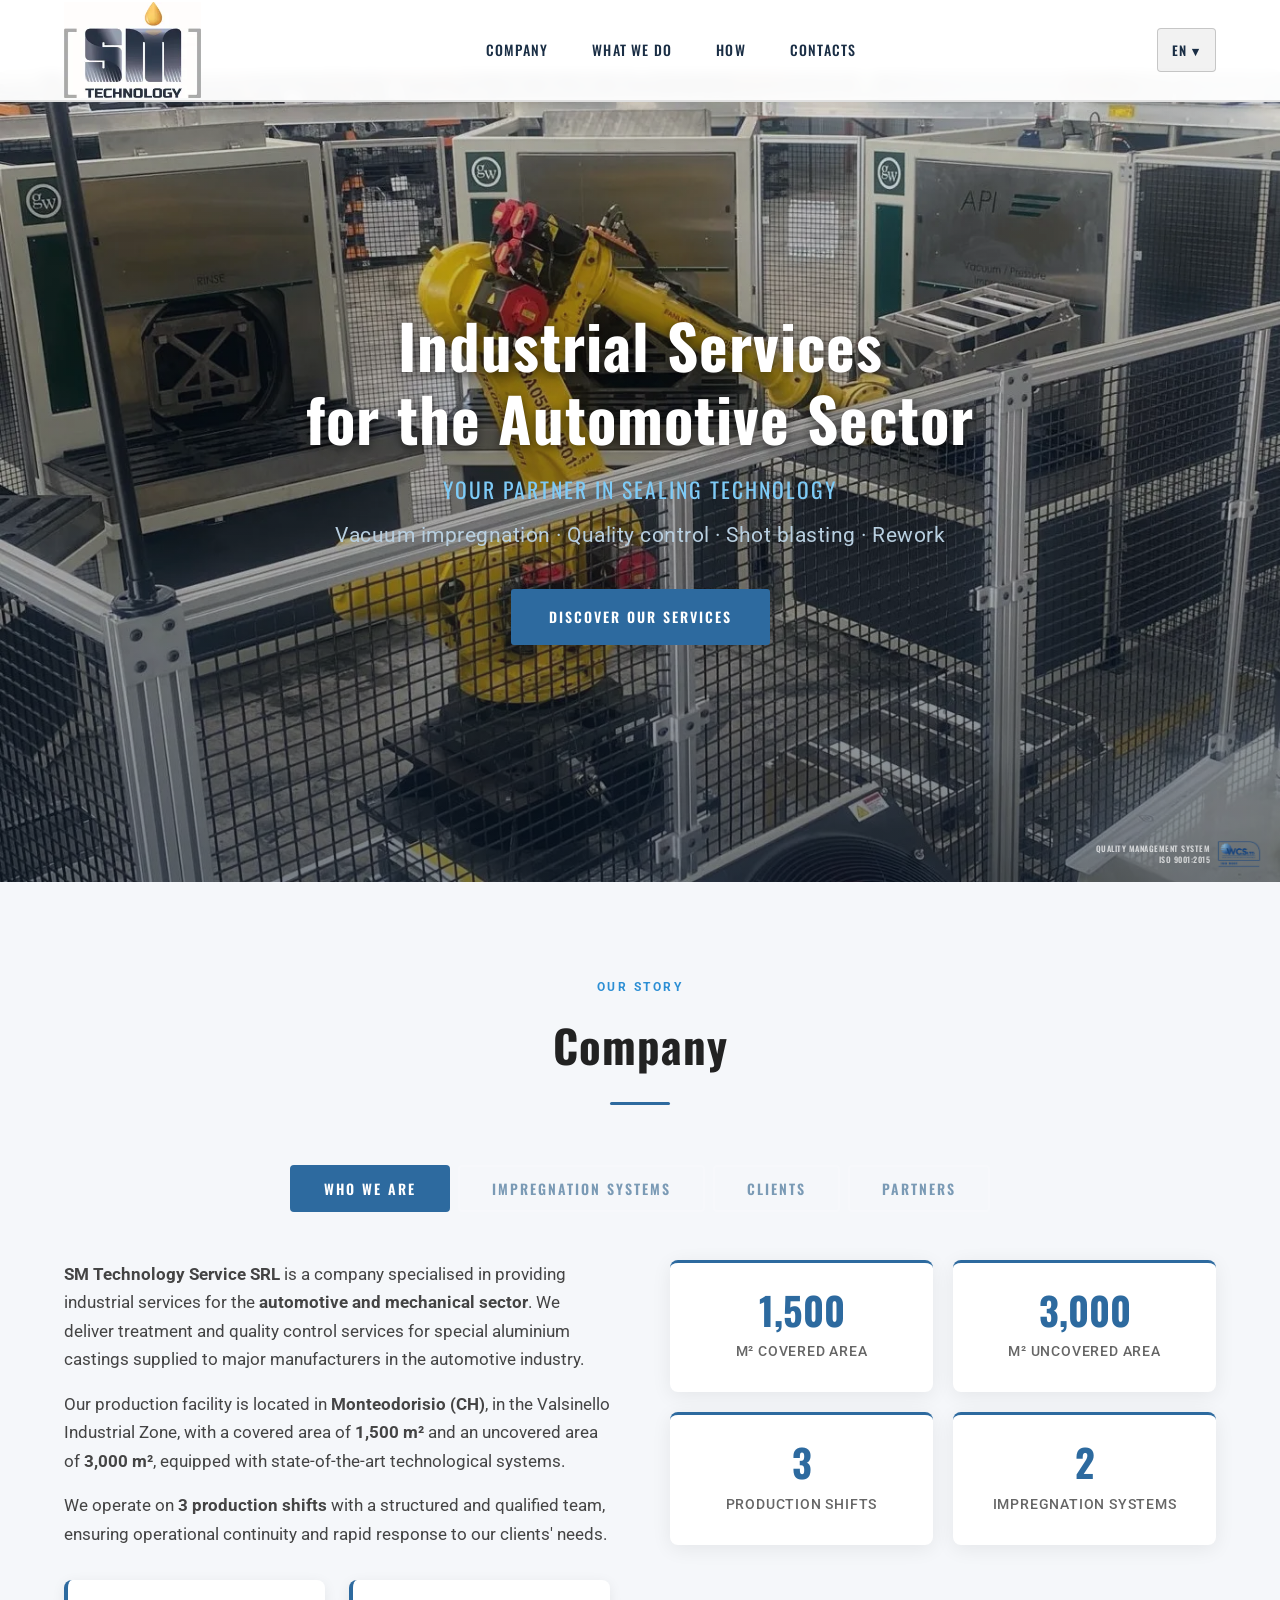
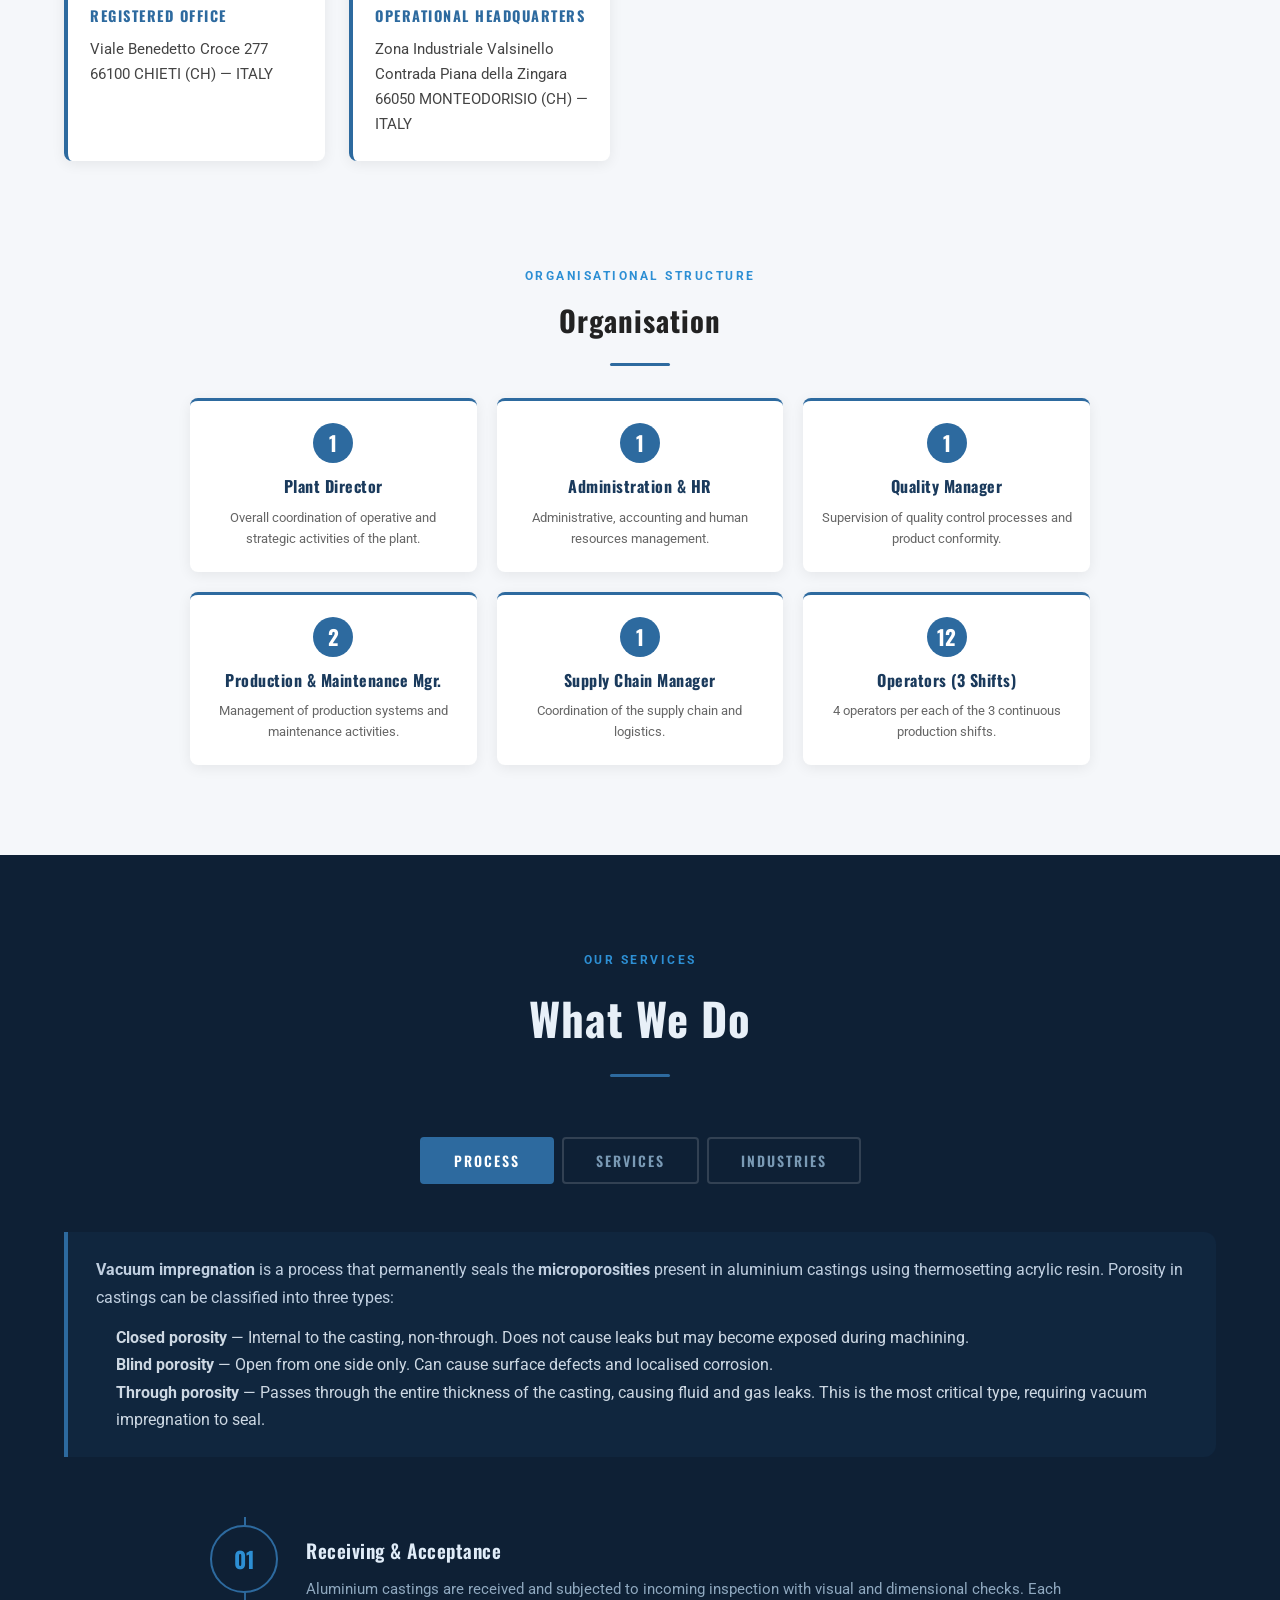
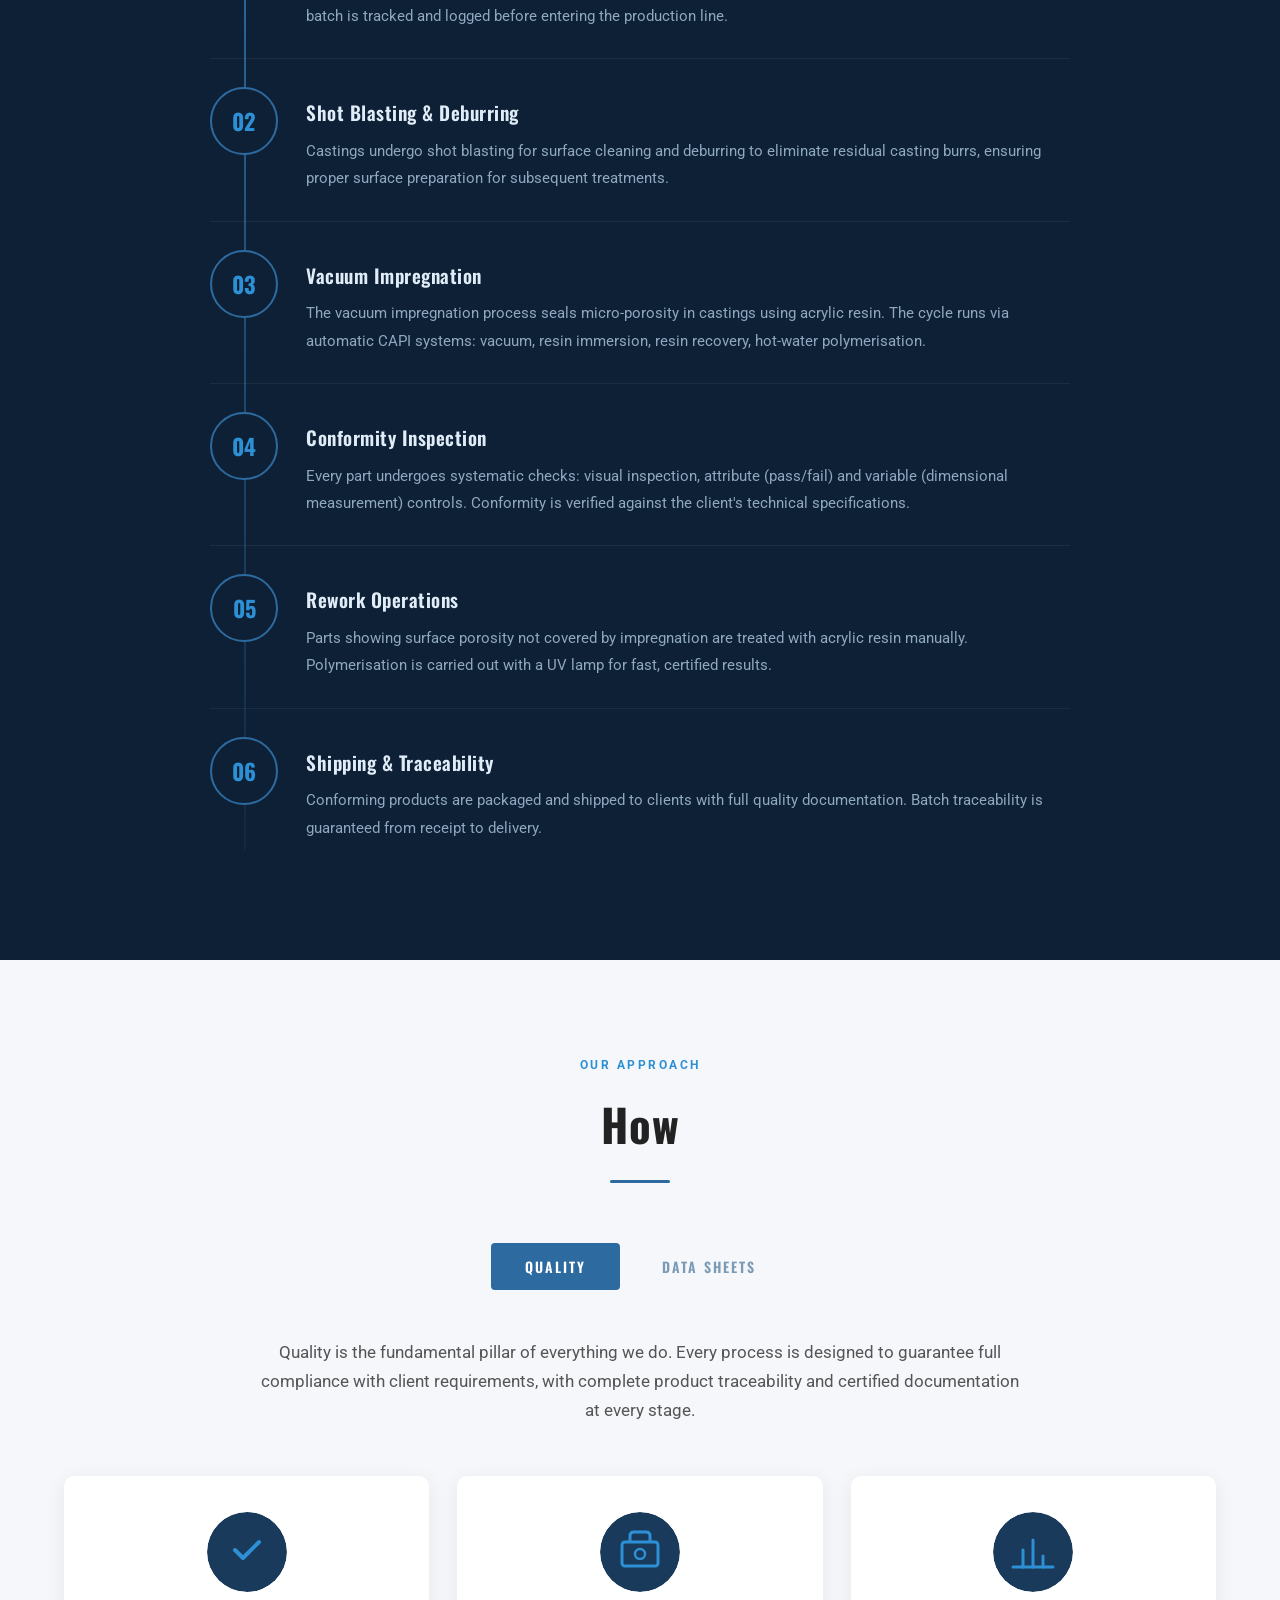
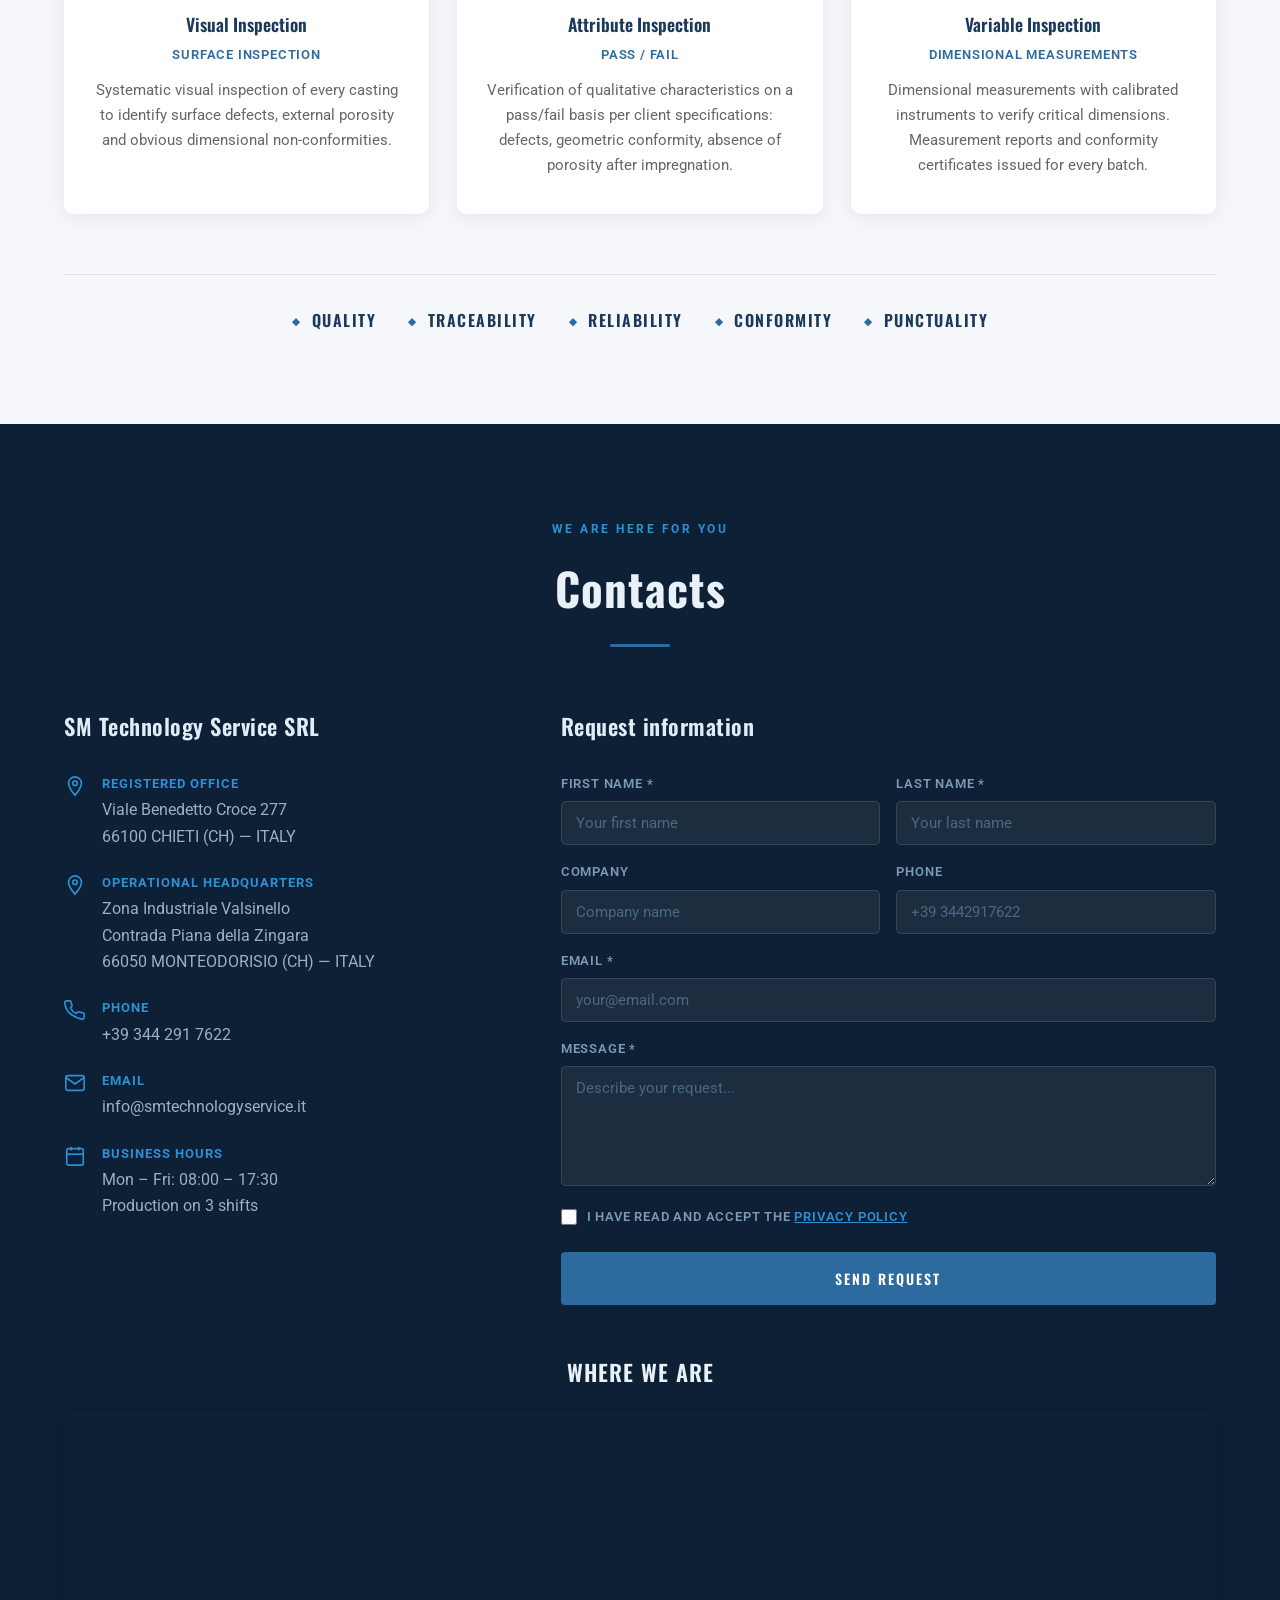
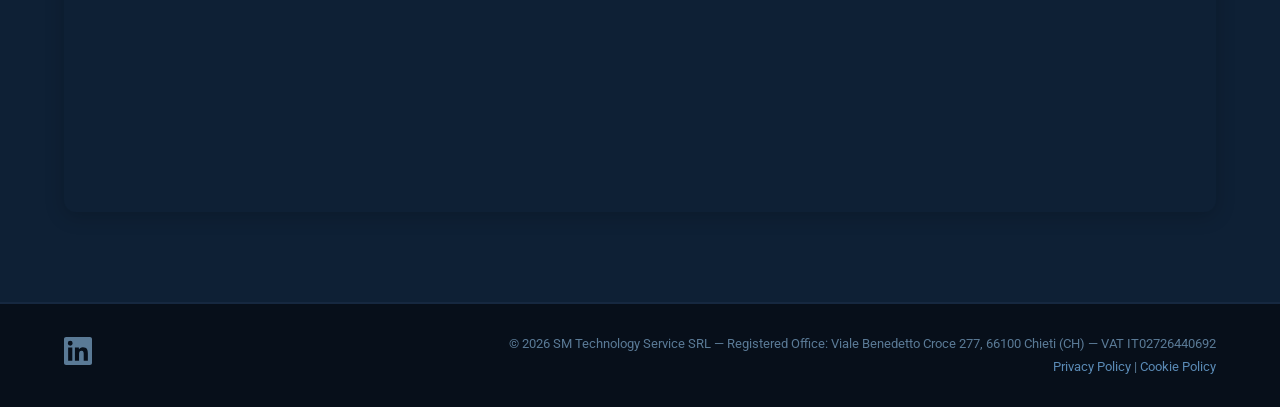
==== commit 50824bf6: "Aggiunge icona LinkedIn nel footer e rimuove logo footer difettoso - Aggiunge SVG LinkedIn con link " ====
--- a/en/index.html
+++ b/en/index.html
@@ -464,7 +464,13 @@
 
   <footer class="footer">
     <div class="container footer-inner">
-      <div class="footer-logo"><picture><source srcset="../logo_nnuovo.webp" type="image/webp" /><img src="../logo_nnuovo.png" alt="SM Technology Service SRL" width="250" height="175" loading="lazy" /></picture></div>
+      <div class="footer-left">
+        <div class="footer-social">
+          <a href="https://www.linkedin.com/company/sm-techonology-service" target="_blank" rel="noopener noreferrer" aria-label="LinkedIn">
+            <svg xmlns="http://www.w3.org/2000/svg" width="28" height="28" viewBox="0 0 24 24" fill="currentColor"><path d="M20.447 20.452h-3.554v-5.569c0-1.328-.027-3.037-1.852-3.037-1.853 0-2.136 1.445-2.136 2.939v5.667H9.351V9h3.414v1.561h.046c.477-.9 1.637-1.85 3.37-1.85 3.601 0 4.267 2.37 4.267 5.455v6.286zM5.337 7.433a2.062 2.062 0 01-2.063-2.065 2.064 2.064 0 112.063 2.065zm1.782 13.019H3.555V9h3.564v11.452zM22.225 0H1.771C.792 0 0 .774 0 1.729v20.542C0 23.227.792 24 1.771 24h20.451C23.2 24 24 23.227 24 22.271V1.729C24 .774 23.2 0 22.222 0h.003z"/></svg>
+          </a>
+        </div>
+      </div>
       <div class="footer-text">
         <p>&copy; 2026 SM Technology Service SRL — Registered Office: Viale Benedetto Croce 277, 66100 Chieti (CH) — VAT IT02726440692</p>
         <p><a href="../privacy-policy.html">Privacy Policy</a> | <a href="../cookie-policy.html">Cookie Policy</a></p>
--- a/style.min.css
+++ b/style.min.css
@@ -1 +1 @@
-*,*::before,*::after{box-sizing:border-box;margin:0;padding:0}html{scroll-behavior:smooth}body{font-family:'Roboto',sans-serif;font-size:16px;color:#222;background:#fff;line-height:1.7}a{text-decoration:none;color:inherit}img{max-width:100%;display:block}ul{list-style:none}.container{max-width:1200px;margin:0 auto;padding:0 24px}#header{position:fixed;top:0;left:0;width:100%;z-index:1000;background:rgba(255,255,255,0.97);border-bottom:2px solid #e0e0e0;backdrop-filter:blur(6px);transition:box-shadow 0.3s}#header.scrolled{box-shadow:0 4px 24px rgba(0,0,0,0.35)}.header-inner{max-width:1200px;margin:0 auto;padding:0 24px;display:flex;align-items:center;justify-content:space-between;height:100px}.logo{height:100%}.logo img{height:100%;width:auto;object-fit:contain;padding:2px 0}.main-nav ul{display:flex;gap:8px}.main-nav ul li a{display:block;padding:8px 18px;font-family:'Oswald',sans-serif;font-size:14px;font-weight:500;letter-spacing:1.2px;text-transform:uppercase;color:#1a2e45;border-radius:3px;position:relative;transition:color 0.25s}.main-nav ul li a::after{content:'';position:absolute;bottom:4px;left:18px;right:18px;height:2px;background:#2d8fd4;transform:scaleX(0);transition:transform 0.25s ease}.main-nav ul li a:hover{color:#2d6a9f}.main-nav ul li a:hover::after{transform:scaleX(1)}.hamburger{display:none;flex-direction:column;gap:5px;background:none;border:none;cursor:pointer;padding:12px;min-width:48px;min-height:48px;align-items:center;justify-content:center}.hamburger span{display:block;width:26px;height:2px;background:#c8d8e8;border-radius:2px;transition:all 0.3s}.hero{position:relative;width:100%;height:90vh;min-height:500px;margin-top:72px;overflow:hidden;background:#0a1a2f}.hero-img{width:100%;height:100%;object-fit:cover;object-position:center 30%;opacity:1}.hero-overlay{position:absolute;inset:0;display:flex;flex-direction:column;align-items:center;justify-content:center;text-align:center;padding:24px;background:linear-gradient( to bottom,rgba(10,26,47,0.15) 0%,rgba(10,26,47,0.35) 60%,rgba(10,26,47,0.55) 100% )}.hero-overlay h1{font-family:'Oswald',sans-serif;font-size:clamp(2rem,5vw,3.8rem);font-weight:700;color:#fff;line-height:1.2;text-shadow:0 2px 12px rgba(0,0,0,0.6);margin-bottom:16px;letter-spacing:1px}.hero-overlay p{font-size:clamp(1rem,2vw,1.3rem);color:#b8cfe0;margin-bottom:36px;letter-spacing:0.5px}.btn-hero{display:inline-block;padding:14px 36px;background:#2d6a9f;color:#fff;font-family:'Oswald',sans-serif;font-size:14px;font-weight:600;letter-spacing:2px;text-transform:uppercase;border-radius:3px;border:2px solid #2d6a9f;transition:background 0.25s,border-color 0.25s,color 0.25s}.btn-hero:hover{background:transparent;border-color:#fff;color:#fff}.section{padding:90px 0}.section-light{background:#f5f7fa;color:#222}.section-dark{background:#0e2035;color:#cdd8e3}.section-header{text-align:center;margin-bottom:60px}.section-tag{display:inline-block;font-size:12px;font-weight:700;letter-spacing:2.5px;text-transform:uppercase;color:#2d8fd4;margin-bottom:10px}.section-header h2{font-family:'Oswald',sans-serif;font-size:clamp(1.8rem,3.5vw,2.8rem);font-weight:700;letter-spacing:1px;color:inherit}.section-dark .section-header h2{color:#e8f0f8}.divider{width:60px;height:3px;background:#2d6a9f;margin:18px auto 0;border-radius:2px}.azienda-grid{display:grid;grid-template-columns:1fr 1fr;gap:60px;align-items:start}.azienda-text p{margin-bottom:16px;font-size:1.05rem;color:#444}.azienda-text p:last-child{margin-bottom:0}.azienda-stats{display:grid;grid-template-columns:1fr 1fr;gap:20px}.stat-card{background:#fff;border-radius:8px;padding:28px 20px;text-align:center;box-shadow:0 4px 20px rgba(0,0,0,0.07);border-top:3px solid #2d6a9f;transition:transform 0.2s,box-shadow 0.2s}.stat-card:hover{transform:translateY(-4px);box-shadow:0 8px 30px rgba(0,0,0,0.12)}.stat-number{display:block;font-family:'Oswald',sans-serif;font-size:2.4rem;font-weight:700;color:#2d6a9f;line-height:1;margin-bottom:8px}.stat-label{font-size:0.85rem;font-weight:500;color:#666;text-transform:uppercase;letter-spacing:0.8px}.services-grid{display:grid;grid-template-columns:repeat(3,1fr);gap:28px}.service-card{background:rgba(255,255,255,0.05);border:1px solid rgba(255,255,255,0.08);border-radius:10px;padding:36px 28px;transition:background 0.25s,transform 0.25s,border-color 0.25s}.service-card:hover{background:rgba(45,106,159,0.18);border-color:#2d6a9f;transform:translateY(-5px)}.service-icon{width:56px;height:56px;color:#2d8fd4;margin-bottom:20px}.service-icon svg{width:100%;height:100%}.service-card h3{font-family:'Oswald',sans-serif;font-size:1.2rem;font-weight:600;color:#e0ecf8;margin-bottom:12px;letter-spacing:0.5px}.service-card p{font-size:0.92rem;color:#8fa8bf;line-height:1.75}.cf-tabs{display:flex;justify-content:center;gap:8px;margin-bottom:48px;flex-wrap:wrap}.cf-tab{padding:11px 32px;background:transparent;border:2px solid rgba(255,255,255,0.15);color:#7a9ab5;font-family:'Oswald',sans-serif;font-size:14px;font-weight:600;letter-spacing:2px;text-transform:uppercase;border-radius:4px;cursor:pointer;transition:all 0.25s}.cf-tab:hover{border-color:#2d6a9f;color:#c8d8e8}.cf-tab.active{background:#2d6a9f;border-color:#2d6a9f;color:#fff}.cf-tab-content{display:none}.cf-tab-content.active{display:block;animation:fadeInTab 0.3s ease}@keyframes fadeInTab{from{opacity:0;transform:translateY(10px)}to{opacity:1;transform:translateY(0)}}.processo-intro{margin-bottom:40px;padding:28px 32px;background:rgba(255,255,255,0.04);border-left:4px solid #2d6a9f;border-radius:6px}.processo-intro h3{font-family:'Oswald',sans-serif;font-size:1.5rem;font-weight:700;color:#7ecbf7;margin-bottom:16px;text-transform:uppercase;letter-spacing:1px}.processo-intro p{font-size:1rem;line-height:1.75;color:#c0cfe0;margin-bottom:12px}.processo-intro p:last-child{margin-bottom:0}.processo-steps{display:flex;flex-direction:column;gap:0;max-width:860px;margin:0 auto;position:relative}.processo-steps::before{content:'';position:absolute;left:34px;top:20px;bottom:20px;width:2px;background:linear-gradient(to bottom,#2d6a9f,rgba(45,106,159,0.1))}.processo-step{display:flex;gap:28px;align-items:flex-start;padding:28px 0;position:relative}.processo-step+.processo-step{border-top:1px solid rgba(255,255,255,0.06)}.step-number{flex-shrink:0;width:68px;height:68px;border-radius:50%;background:#0e2035;border:2px solid #2d6a9f;display:flex;align-items:center;justify-content:center;font-family:'Oswald',sans-serif;font-size:1.4rem;font-weight:700;color:#2d8fd4;position:relative;z-index:1}.step-body{padding-top:10px}.step-body h3{font-family:'Oswald',sans-serif;font-size:1.2rem;font-weight:600;color:#e0ecf8;margin-bottom:8px;letter-spacing:0.5px}.step-body p{font-size:0.95rem;color:#8fa8bf;line-height:1.8}.industrie-grid{display:grid;grid-template-columns:repeat(3,1fr);gap:28px}.industria-card{background:rgba(255,255,255,0.04);border:1px solid rgba(255,255,255,0.08);border-radius:10px;padding:32px 24px;transition:background 0.25s,transform 0.25s,border-color 0.25s;text-align:center}.industria-card:hover{background:rgba(45,106,159,0.16);border-color:#2d6a9f;transform:translateY(-5px)}.industria-icon{width:52px;height:52px;color:#2d8fd4;margin:0 auto 18px}.industria-icon svg{width:100%;height:100%}.industria-card h3{font-family:'Oswald',sans-serif;font-size:1.15rem;font-weight:600;color:#e0ecf8;margin-bottom:10px;letter-spacing:0.5px}.industria-card p{font-size:0.91rem;color:#8fa8bf;line-height:1.75}.chisiamo-intro{max-width:760px;margin:0 auto 50px;text-align:center;font-size:1.08rem;color:#555}.team-grid{display:grid;grid-template-columns:repeat(3,1fr);gap:28px;margin-bottom:60px}.team-card{background:#fff;border-radius:10px;padding:36px 24px;text-align:center;box-shadow:0 4px 20px rgba(0,0,0,0.07);transition:transform 0.2s,box-shadow 0.2s}.team-card:hover{transform:translateY(-5px);box-shadow:0 10px 35px rgba(0,0,0,0.12)}.team-avatar{width:80px;height:80px;border-radius:50%;overflow:hidden;margin:0 auto 18px}.team-avatar svg{width:100%;height:100%}.team-card h3{font-family:'Oswald',sans-serif;font-size:1.1rem;font-weight:600;color:#1a3a5c;margin-bottom:4px}.team-role{display:block;font-size:0.82rem;font-weight:600;color:#2d6a9f;letter-spacing:0.8px;text-transform:uppercase;margin-bottom:12px}.team-card p{font-size:0.92rem;color:#666}.values-strip{display:flex;justify-content:center;flex-wrap:wrap;gap:16px 32px;padding:32px 0 0;border-top:1px solid #dde4ed}.value-item{display:flex;align-items:center;gap:10px;font-family:'Oswald',sans-serif;font-size:1rem;font-weight:600;letter-spacing:1.5px;text-transform:uppercase;color:#1a3a5c}.value-icon{color:#2d6a9f;font-size:10px}.contatti-grid{display:grid;grid-template-columns:1fr 1.5fr;gap:60px;align-items:start}.contatti-mappa{margin-top:48px}.contatti-mappa h3{font-family:'Oswald',sans-serif;font-size:1.4rem;font-weight:600;color:#e8f0f8;text-transform:uppercase;letter-spacing:1px;margin-bottom:20px;text-align:center}.mappa-wrapper{border-radius:12px;overflow:hidden;box-shadow:0 4px 20px rgba(0,0,0,0.2)}.mappa-wrapper iframe{display:block;width:100%}.contatti-info h3,.contatti-form h3{font-family:'Oswald',sans-serif;font-size:1.4rem;font-weight:600;color:#e0ecf8;margin-bottom:28px;letter-spacing:0.5px}.contact-list{display:flex;flex-direction:column;gap:22px}.contact-list li{display:flex;align-items:flex-start;gap:16px}.contact-icon{width:22px;height:22px;color:#2d8fd4;flex-shrink:0;margin-top:2px}.contact-list strong{display:block;font-size:0.82rem;font-weight:700;letter-spacing:1px;text-transform:uppercase;color:#2d8fd4;margin-bottom:2px}.contact-list p{font-size:0.97rem;color:#9ab0c4}.contatti-form form{display:flex;flex-direction:column;gap:16px}.form-row{display:grid;grid-template-columns:1fr 1fr;gap:16px}.form-group{display:flex;flex-direction:column;gap:6px}.form-group.full{grid-column:1 / -1}.form-group label{font-size:0.82rem;font-weight:600;letter-spacing:0.8px;text-transform:uppercase;color:#7a9ab5}.form-group input,.form-group textarea{background:rgba(255,255,255,0.06);border:1px solid rgba(255,255,255,0.12);border-radius:5px;padding:12px 14px;font-family:'Roboto',sans-serif;font-size:0.95rem;color:#e0ecf8;transition:border-color 0.25s,background 0.25s;outline:none;width:100%}.form-group input::placeholder,.form-group textarea::placeholder{color:#4a6880}.form-group input:focus,.form-group textarea:focus{border-color:#2d6a9f;background:rgba(45,106,159,0.1)}.form-group textarea{resize:vertical;min-height:120px}.privacy-check{margin-top:4px}.checkbox-label{display:flex;align-items:center;gap:10px;font-size:0.88rem;color:#7a9ab5;cursor:pointer}.checkbox-label input[type="checkbox"]{width:16px;height:16px;accent-color:#2d6a9f;cursor:pointer}.checkbox-label a{color:#2d8fd4;text-decoration:underline}.btn-submit{display:inline-block;padding:14px 36px;background:#2d6a9f;color:#fff;font-family:'Oswald',sans-serif;font-size:14px;font-weight:600;letter-spacing:2px;text-transform:uppercase;border:2px solid #2d6a9f;border-radius:4px;cursor:pointer;transition:background 0.25s,border-color 0.25s,color 0.25s;width:100%;margin-top:8px}.btn-submit:hover{background:#1a5080;border-color:#1a5080}.footer{background:#070f1a;padding:28px 0;border-top:2px solid #162840}.footer-inner{display:flex;align-items:center;justify-content:space-between;gap:20px;flex-wrap:wrap}.footer-logo img{height:36px;width:auto;object-fit:contain;opacity:0.8;filter:brightness(0) invert(1)}.footer-text{text-align:right}.footer-text p{font-size:0.82rem;color:#5a7a96;line-height:1.8}.footer-text a{color:#5a8ab5;transition:color 0.2s}.footer-text a:hover{color:#2d8fd4}.hero-iso{position:absolute;bottom:14px;right:18px;display:flex;align-items:center;gap:6px;z-index:2}.hero-iso-text{font-family:'Oswald',sans-serif;font-size:0.5rem;font-weight:600;letter-spacing:0.5px;text-transform:uppercase;color:rgba(255,255,255,0.7);text-align:right;line-height:1.4}.hero-iso-logo{height:28px;width:auto;object-fit:contain}.clienti-intro{max-width:760px;margin:0 auto 40px;text-align:center;font-size:1.05rem;color:#555}.section-dark .clienti-intro p{color:#9ab0c4}.clienti-grid{display:grid;grid-template-columns:repeat(4,1fr);gap:24px;margin-top:16px}.cliente-card{background:#fff;border-radius:10px;padding:28px 20px;text-align:center;box-shadow:0 4px 18px rgba(0,0,0,0.08);border:1px solid #e2e8f0;transition:transform 0.2s,box-shadow 0.2s,border-color 0.2s}.cliente-card:hover{transform:translateY(-4px);box-shadow:0 10px 32px rgba(0,0,0,0.12);border-color:#2d6a9f}.cliente-logo-placeholder{font-family:'Oswald',sans-serif;font-size:1rem;font-weight:700;letter-spacing:1px;color:#1a3a5c;text-transform:uppercase;padding:8px 0}.partner-logo{max-width:100%;height:auto;max-height:80px;object-fit:contain}.cliente-card a{text-decoration:none;display:block}.cliente-card .cliente-sede{display:block;font-size:0.8rem;color:#6a88a0;margin-top:6px;letter-spacing:0.5px}.impianti-grid{display:flex;flex-direction:column;gap:32px;margin-top:24px}.impianto-card{display:flex;gap:32px;background:#fff;border-radius:12px;overflow:hidden;box-shadow:0 4px 20px rgba(0,0,0,0.07);border:1px solid #e4eaf0;transition:transform 0.3s,box-shadow 0.3s}.impianto-card:hover{transform:translateY(-4px);box-shadow:0 10px 32px rgba(0,0,0,0.12)}.impianto-img{flex:0 0 45%;max-width:45%;overflow:hidden}.impianto-img img{width:100%;height:100%;object-fit:cover;display:block}.impianto-info{flex:1;padding:28px 28px 28px 0;display:flex;flex-direction:column;justify-content:center}.impianto-info h3{font-family:'Oswald',sans-serif;font-size:1.35rem;font-weight:700;color:#1a3a5c;text-transform:uppercase;letter-spacing:1px;margin-bottom:12px}.impianto-info p{font-size:0.95rem;line-height:1.7;color:#4a6a84;margin-bottom:16px}.impianto-info ul{list-style:none;padding:0;margin:0}.impianto-info ul li{font-size:0.9rem;color:#3a5a74;padding:5px 0;border-bottom:1px solid #f0f4f8}.impianto-info ul li:last-child{border-bottom:none}.impianto-gallery{display:grid;grid-template-columns:1fr 1fr;gap:24px;margin-top:12px}.gallery-img{position:relative;border-radius:12px;overflow:hidden;box-shadow:0 4px 20px rgba(0,0,0,0.07);border:1px solid #e4eaf0;transition:transform 0.3s,box-shadow 0.3s}.gallery-img:hover{transform:translateY(-4px);box-shadow:0 10px 32px rgba(0,0,0,0.12)}.gallery-img img{width:100%;height:260px;object-fit:cover;display:block}.gallery-caption{display:block;background:#fff;padding:12px 16px;font-size:0.85rem;color:#4a6a84;font-weight:500;text-align:center}@media (max-width:768px){.impianto-gallery{grid-template-columns:1fr}}.impianti-features{display:grid;grid-template-columns:repeat(3,1fr);gap:24px;margin-top:40px}.impianto-feature{display:flex;gap:14px;align-items:flex-start;background:#f6f9fc;padding:24px;border-radius:10px;border:1px solid #e4eaf0}.impianto-feature .feature-icon{font-size:1.2rem;color:#2d6a9f;flex-shrink:0;margin-top:2px}.impianto-feature h4{font-family:'Oswald',sans-serif;font-size:1rem;font-weight:600;color:#1a3a5c;margin-bottom:6px}.impianto-feature p{font-size:0.85rem;line-height:1.6;color:#5a7a94;margin:0}@media (max-width:768px){.impianto-card{flex-direction:column}.impianto-img{flex:none;max-width:100%;height:220px}.impianto-info{padding:24px}.impianti-features{grid-template-columns:1fr}}.org-grid{display:grid;grid-template-columns:repeat(3,1fr);gap:20px;max-width:900px;margin:0 auto}.org-card{background:#fff;border-radius:8px;padding:22px 18px;text-align:center;box-shadow:0 3px 14px rgba(0,0,0,0.07);border-top:3px solid #2d6a9f}.org-card .org-role{font-family:'Oswald',sans-serif;font-size:1rem;font-weight:700;color:#1a3a5c;letter-spacing:0.5px;margin-bottom:6px}.org-card .org-count{display:inline-block;background:#2d6a9f;color:#fff;font-family:'Oswald',sans-serif;font-size:1.3rem;font-weight:700;width:40px;height:40px;line-height:40px;border-radius:50%;margin-bottom:10px}.org-card p{font-size:0.84rem;color:#666;line-height:1.6}.schede-grid{display:grid;grid-template-columns:repeat(3,1fr);gap:28px}.scheda-card{background:#fff;border-radius:10px;padding:32px 26px;box-shadow:0 4px 18px rgba(0,0,0,0.07);border:1px solid #e2e8f0;transition:transform 0.2s,box-shadow 0.2s,border-color 0.2s}.scheda-card:hover{transform:translateY(-4px);box-shadow:0 10px 32px rgba(0,0,0,0.12);border-color:#2d6a9f}.scheda-icon{width:48px;height:48px;color:#2d6a9f;margin-bottom:18px}.scheda-icon svg{width:100%;height:100%}.scheda-card h3{font-family:'Oswald',sans-serif;font-size:1.15rem;font-weight:700;color:#1a3a5c;margin-bottom:10px}.scheda-card p{font-size:0.91rem;color:#555;line-height:1.75;margin-bottom:16px}.scheda-card ul{list-style:none;padding:0;margin-bottom:18px}.scheda-card ul li{font-size:0.88rem;color:#444;padding:4px 0;border-bottom:1px solid #f0f4f8;display:flex;gap:8px;align-items:baseline}.scheda-card ul li::before{content:'›';color:#2d6a9f;font-weight:700;flex-shrink:0}.scheda-tag{display:inline-block;background:#e8f0f8;color:#2d6a9f;font-size:0.78rem;font-weight:700;letter-spacing:1px;text-transform:uppercase;padding:5px 12px;border-radius:3px;margin-top:4px}.download-grid{display:grid;grid-template-columns:1fr 1fr;gap:28px}.download-card{display:flex;align-items:center;gap:20px;background:rgba(255,255,255,0.04);border:1px solid rgba(255,255,255,0.08);border-radius:12px;padding:28px 32px;text-decoration:none;cursor:pointer;transition:transform 0.3s,box-shadow 0.3s,border-color 0.3s}.download-card:hover{transform:translateY(-4px);box-shadow:0 10px 32px rgba(0,0,0,0.25);border-color:#2d6a9f}.download-icon{flex-shrink:0;width:52px;height:52px;color:#7ecbf7}.download-icon-safety{color:#f0ad4e}.download-info{flex:1}.download-info h3{font-family:'Oswald',sans-serif;font-size:1.1rem;font-weight:700;color:#e8f0f8;text-transform:uppercase;letter-spacing:0.5px;margin:0 0 4px 0}.download-info span{font-size:0.82rem;color:#7ecbf7;font-weight:500}.download-badge{flex-shrink:0;background:#2d6a9f;color:#fff;font-family:'Oswald',sans-serif;font-size:0.75rem;font-weight:700;letter-spacing:1.5px;text-transform:uppercase;padding:6px 14px;border-radius:4px}@media (max-width:768px){.download-grid{grid-template-columns:1fr}}.sedi-grid{display:grid;grid-template-columns:1fr 1fr;gap:24px;margin-top:32px;margin-bottom:40px}.sede-box{background:#fff;border-radius:8px;padding:24px 22px;box-shadow:0 3px 14px rgba(0,0,0,0.07);border-left:4px solid #2d6a9f}.sede-box h4{font-family:'Oswald',sans-serif;font-size:0.9rem;font-weight:700;letter-spacing:1.5px;text-transform:uppercase;color:#2d6a9f;margin-bottom:8px}.sede-box p{font-size:0.92rem;color:#444;line-height:1.7}@media (max-width:960px){.azienda-grid{grid-template-columns:1fr;gap:40px}.services-grid{grid-template-columns:repeat(2,1fr)}.industrie-grid{grid-template-columns:repeat(2,1fr)}.team-grid{grid-template-columns:repeat(2,1fr)}.contatti-grid{grid-template-columns:1fr;gap:40px}.clienti-grid{grid-template-columns:repeat(2,1fr)}.org-grid{grid-template-columns:repeat(2,1fr)}.schede-grid{grid-template-columns:repeat(2,1fr)}.sedi-grid{grid-template-columns:1fr}}@media (max-width:720px){.hamburger{display:flex}.main-nav{display:none;position:absolute;top:72px;left:0;width:100%;background:rgba(10,26,47,0.98);border-bottom:2px solid #2d6a9f;padding:16px 0}.main-nav.open{display:block}.main-nav ul{flex-direction:column;gap:0}.main-nav ul li a{padding:12px 24px}.main-nav ul li a::after{display:none}.hero{height:70vh}.section{padding:60px 0}.azienda-stats{grid-template-columns:repeat(2,1fr)}.services-grid{grid-template-columns:1fr}.industrie-grid{grid-template-columns:1fr}.processo-steps::before{display:none}.cf-tab{padding:9px 20px;font-size:12px}.team-grid{grid-template-columns:1fr;max-width:380px;margin-left:auto;margin-right:auto}.clienti-grid{grid-template-columns:repeat(2,1fr)}.org-grid{grid-template-columns:1fr;max-width:380px;margin-left:auto;margin-right:auto}.schede-grid{grid-template-columns:1fr}.form-row{grid-template-columns:1fr}.footer-inner{flex-direction:column;text-align:center}.footer-text{text-align:center}}+*,*::before,*::after{box-sizing:border-box;margin:0;padding:0}html{scroll-behavior:smooth}body{font-family:'Roboto',sans-serif;font-size:16px;color:#222;background:#fff;line-height:1.7}a{text-decoration:none;color:inherit}img{max-width:100%;display:block}ul{list-style:none}.container{max-width:1200px;margin:0 auto;padding:0 24px}#header{position:fixed;top:0;left:0;width:100%;z-index:1000;background:rgba(255,255,255,0.97);border-bottom:2px solid #e0e0e0;backdrop-filter:blur(6px);transition:box-shadow 0.3s}#header.scrolled{box-shadow:0 4px 24px rgba(0,0,0,0.35)}.header-inner{max-width:1200px;margin:0 auto;padding:0 24px;display:flex;align-items:center;justify-content:space-between;height:100px}.logo{height:100%}.logo img{height:100%;width:auto;object-fit:contain;padding:2px 0}.main-nav ul{display:flex;gap:8px}.main-nav ul li a{display:block;padding:8px 18px;font-family:'Oswald',sans-serif;font-size:14px;font-weight:500;letter-spacing:1.2px;text-transform:uppercase;color:#1a2e45;border-radius:3px;position:relative;transition:color 0.25s}.main-nav ul li a::after{content:'';position:absolute;bottom:4px;left:18px;right:18px;height:2px;background:#2d8fd4;transform:scaleX(0);transition:transform 0.25s ease}.main-nav ul li a:hover{color:#2d6a9f}.main-nav ul li a:hover::after{transform:scaleX(1)}.hamburger{display:none;flex-direction:column;gap:5px;background:none;border:none;cursor:pointer;padding:12px;min-width:48px;min-height:48px;align-items:center;justify-content:center}.hamburger span{display:block;width:26px;height:2px;background:#c8d8e8;border-radius:2px;transition:all 0.3s}.hero{position:relative;width:100%;height:90vh;min-height:500px;margin-top:72px;overflow:hidden;background:#0a1a2f}.hero-img{width:100%;height:100%;object-fit:cover;object-position:center 30%;opacity:1}.hero-overlay{position:absolute;inset:0;display:flex;flex-direction:column;align-items:center;justify-content:center;text-align:center;padding:24px;background:linear-gradient( to bottom,rgba(10,26,47,0.15) 0%,rgba(10,26,47,0.35) 60%,rgba(10,26,47,0.55) 100% )}.hero-overlay h1{font-family:'Oswald',sans-serif;font-size:clamp(2rem,5vw,3.8rem);font-weight:700;color:#fff;line-height:1.2;text-shadow:0 2px 12px rgba(0,0,0,0.6);margin-bottom:16px;letter-spacing:1px}.hero-overlay p{font-size:clamp(1rem,2vw,1.3rem);color:#b8cfe0;margin-bottom:36px;letter-spacing:0.5px}.btn-hero{display:inline-block;padding:14px 36px;background:#2d6a9f;color:#fff;font-family:'Oswald',sans-serif;font-size:14px;font-weight:600;letter-spacing:2px;text-transform:uppercase;border-radius:3px;border:2px solid #2d6a9f;transition:background 0.25s,border-color 0.25s,color 0.25s}.btn-hero:hover{background:transparent;border-color:#fff;color:#fff}.section{padding:90px 0}.section-light{background:#f5f7fa;color:#222}.section-dark{background:#0e2035;color:#cdd8e3}.section-header{text-align:center;margin-bottom:60px}.section-tag{display:inline-block;font-size:12px;font-weight:700;letter-spacing:2.5px;text-transform:uppercase;color:#2d8fd4;margin-bottom:10px}.section-header h2{font-family:'Oswald',sans-serif;font-size:clamp(1.8rem,3.5vw,2.8rem);font-weight:700;letter-spacing:1px;color:inherit}.section-dark .section-header h2{color:#e8f0f8}.divider{width:60px;height:3px;background:#2d6a9f;margin:18px auto 0;border-radius:2px}.azienda-grid{display:grid;grid-template-columns:1fr 1fr;gap:60px;align-items:start}.azienda-text p{margin-bottom:16px;font-size:1.05rem;color:#444}.azienda-text p:last-child{margin-bottom:0}.azienda-stats{display:grid;grid-template-columns:1fr 1fr;gap:20px}.stat-card{background:#fff;border-radius:8px;padding:28px 20px;text-align:center;box-shadow:0 4px 20px rgba(0,0,0,0.07);border-top:3px solid #2d6a9f;transition:transform 0.2s,box-shadow 0.2s}.stat-card:hover{transform:translateY(-4px);box-shadow:0 8px 30px rgba(0,0,0,0.12)}.stat-number{display:block;font-family:'Oswald',sans-serif;font-size:2.4rem;font-weight:700;color:#2d6a9f;line-height:1;margin-bottom:8px}.stat-label{font-size:0.85rem;font-weight:500;color:#666;text-transform:uppercase;letter-spacing:0.8px}.services-grid{display:grid;grid-template-columns:repeat(3,1fr);gap:28px}.service-card{background:rgba(255,255,255,0.05);border:1px solid rgba(255,255,255,0.08);border-radius:10px;padding:36px 28px;transition:background 0.25s,transform 0.25s,border-color 0.25s}.service-card:hover{background:rgba(45,106,159,0.18);border-color:#2d6a9f;transform:translateY(-5px)}.service-icon{width:56px;height:56px;color:#2d8fd4;margin-bottom:20px}.service-icon svg{width:100%;height:100%}.service-card h3{font-family:'Oswald',sans-serif;font-size:1.2rem;font-weight:600;color:#e0ecf8;margin-bottom:12px;letter-spacing:0.5px}.service-card p{font-size:0.92rem;color:#8fa8bf;line-height:1.75}.cf-tabs{display:flex;justify-content:center;gap:8px;margin-bottom:48px;flex-wrap:wrap}.cf-tab{padding:11px 32px;background:transparent;border:2px solid rgba(255,255,255,0.15);color:#7a9ab5;font-family:'Oswald',sans-serif;font-size:14px;font-weight:600;letter-spacing:2px;text-transform:uppercase;border-radius:4px;cursor:pointer;transition:all 0.25s}.cf-tab:hover{border-color:#2d6a9f;color:#c8d8e8}.cf-tab.active{background:#2d6a9f;border-color:#2d6a9f;color:#fff}.cf-tab-content{display:none}.cf-tab-content.active{display:block;animation:fadeInTab 0.3s ease}@keyframes fadeInTab{from{opacity:0;transform:translateY(10px)}to{opacity:1;transform:translateY(0)}}.processo-intro{margin-bottom:40px;padding:28px 32px;background:rgba(255,255,255,0.04);border-left:4px solid #2d6a9f;border-radius:6px}.processo-intro h3{font-family:'Oswald',sans-serif;font-size:1.5rem;font-weight:700;color:#7ecbf7;margin-bottom:16px;text-transform:uppercase;letter-spacing:1px}.processo-intro p{font-size:1rem;line-height:1.75;color:#c0cfe0;margin-bottom:12px}.processo-intro p:last-child{margin-bottom:0}.processo-steps{display:flex;flex-direction:column;gap:0;max-width:860px;margin:0 auto;position:relative}.processo-steps::before{content:'';position:absolute;left:34px;top:20px;bottom:20px;width:2px;background:linear-gradient(to bottom,#2d6a9f,rgba(45,106,159,0.1))}.processo-step{display:flex;gap:28px;align-items:flex-start;padding:28px 0;position:relative}.processo-step+.processo-step{border-top:1px solid rgba(255,255,255,0.06)}.step-number{flex-shrink:0;width:68px;height:68px;border-radius:50%;background:#0e2035;border:2px solid #2d6a9f;display:flex;align-items:center;justify-content:center;font-family:'Oswald',sans-serif;font-size:1.4rem;font-weight:700;color:#2d8fd4;position:relative;z-index:1}.step-body{padding-top:10px}.step-body h3{font-family:'Oswald',sans-serif;font-size:1.2rem;font-weight:600;color:#e0ecf8;margin-bottom:8px;letter-spacing:0.5px}.step-body p{font-size:0.95rem;color:#8fa8bf;line-height:1.8}.industrie-grid{display:grid;grid-template-columns:repeat(3,1fr);gap:28px}.industria-card{background:rgba(255,255,255,0.04);border:1px solid rgba(255,255,255,0.08);border-radius:10px;padding:32px 24px;transition:background 0.25s,transform 0.25s,border-color 0.25s;text-align:center}.industria-card:hover{background:rgba(45,106,159,0.16);border-color:#2d6a9f;transform:translateY(-5px)}.industria-icon{width:52px;height:52px;color:#2d8fd4;margin:0 auto 18px}.industria-icon svg{width:100%;height:100%}.industria-card h3{font-family:'Oswald',sans-serif;font-size:1.15rem;font-weight:600;color:#e0ecf8;margin-bottom:10px;letter-spacing:0.5px}.industria-card p{font-size:0.91rem;color:#8fa8bf;line-height:1.75}.chisiamo-intro{max-width:760px;margin:0 auto 50px;text-align:center;font-size:1.08rem;color:#555}.team-grid{display:grid;grid-template-columns:repeat(3,1fr);gap:28px;margin-bottom:60px}.team-card{background:#fff;border-radius:10px;padding:36px 24px;text-align:center;box-shadow:0 4px 20px rgba(0,0,0,0.07);transition:transform 0.2s,box-shadow 0.2s}.team-card:hover{transform:translateY(-5px);box-shadow:0 10px 35px rgba(0,0,0,0.12)}.team-avatar{width:80px;height:80px;border-radius:50%;overflow:hidden;margin:0 auto 18px}.team-avatar svg{width:100%;height:100%}.team-card h3{font-family:'Oswald',sans-serif;font-size:1.1rem;font-weight:600;color:#1a3a5c;margin-bottom:4px}.team-role{display:block;font-size:0.82rem;font-weight:600;color:#2d6a9f;letter-spacing:0.8px;text-transform:uppercase;margin-bottom:12px}.team-card p{font-size:0.92rem;color:#666}.values-strip{display:flex;justify-content:center;flex-wrap:wrap;gap:16px 32px;padding:32px 0 0;border-top:1px solid #dde4ed}.value-item{display:flex;align-items:center;gap:10px;font-family:'Oswald',sans-serif;font-size:1rem;font-weight:600;letter-spacing:1.5px;text-transform:uppercase;color:#1a3a5c}.value-icon{color:#2d6a9f;font-size:10px}.contatti-grid{display:grid;grid-template-columns:1fr 1.5fr;gap:60px;align-items:start}.contatti-mappa{margin-top:48px}.contatti-mappa h3{font-family:'Oswald',sans-serif;font-size:1.4rem;font-weight:600;color:#e8f0f8;text-transform:uppercase;letter-spacing:1px;margin-bottom:20px;text-align:center}.mappa-wrapper{border-radius:12px;overflow:hidden;box-shadow:0 4px 20px rgba(0,0,0,0.2)}.mappa-wrapper iframe{display:block;width:100%}.contatti-info h3,.contatti-form h3{font-family:'Oswald',sans-serif;font-size:1.4rem;font-weight:600;color:#e0ecf8;margin-bottom:28px;letter-spacing:0.5px}.contact-list{display:flex;flex-direction:column;gap:22px}.contact-list li{display:flex;align-items:flex-start;gap:16px}.contact-icon{width:22px;height:22px;color:#2d8fd4;flex-shrink:0;margin-top:2px}.contact-list strong{display:block;font-size:0.82rem;font-weight:700;letter-spacing:1px;text-transform:uppercase;color:#2d8fd4;margin-bottom:2px}.contact-list p{font-size:0.97rem;color:#9ab0c4}.contatti-form form{display:flex;flex-direction:column;gap:16px}.form-row{display:grid;grid-template-columns:1fr 1fr;gap:16px}.form-group{display:flex;flex-direction:column;gap:6px}.form-group.full{grid-column:1 / -1}.form-group label{font-size:0.82rem;font-weight:600;letter-spacing:0.8px;text-transform:uppercase;color:#7a9ab5}.form-group input,.form-group textarea{background:rgba(255,255,255,0.06);border:1px solid rgba(255,255,255,0.12);border-radius:5px;padding:12px 14px;font-family:'Roboto',sans-serif;font-size:0.95rem;color:#e0ecf8;transition:border-color 0.25s,background 0.25s;outline:none;width:100%}.form-group input::placeholder,.form-group textarea::placeholder{color:#4a6880}.form-group input:focus,.form-group textarea:focus{border-color:#2d6a9f;background:rgba(45,106,159,0.1)}.form-group textarea{resize:vertical;min-height:120px}.privacy-check{margin-top:4px}.checkbox-label{display:flex;align-items:center;gap:10px;font-size:0.88rem;color:#7a9ab5;cursor:pointer}.checkbox-label input[type="checkbox"]{width:16px;height:16px;accent-color:#2d6a9f;cursor:pointer}.checkbox-label a{color:#2d8fd4;text-decoration:underline}.btn-submit{display:inline-block;padding:14px 36px;background:#2d6a9f;color:#fff;font-family:'Oswald',sans-serif;font-size:14px;font-weight:600;letter-spacing:2px;text-transform:uppercase;border:2px solid #2d6a9f;border-radius:4px;cursor:pointer;transition:background 0.25s,border-color 0.25s,color 0.25s;width:100%;margin-top:8px}.btn-submit:hover{background:#1a5080;border-color:#1a5080}.footer{background:#070f1a;padding:28px 0;border-top:2px solid #162840}.footer-inner{display:flex;align-items:center;justify-content:space-between;gap:20px;flex-wrap:wrap}.footer-logo img{height:36px;width:auto;object-fit:contain;opacity:0.8;filter:brightness(0) invert(1)}.footer-social a{color:#5a7a96;transition:color 0.2s;display:inline-block}.footer-social a:hover{color:#0a66c2}.footer-text{text-align:right}.footer-text p{font-size:0.82rem;color:#5a7a96;line-height:1.8}.footer-text a{color:#5a8ab5;transition:color 0.2s}.footer-text a:hover{color:#2d8fd4}.hero-iso{position:absolute;bottom:14px;right:18px;display:flex;align-items:center;gap:6px;z-index:2}.hero-iso-text{font-family:'Oswald',sans-serif;font-size:0.5rem;font-weight:600;letter-spacing:0.5px;text-transform:uppercase;color:rgba(255,255,255,0.7);text-align:right;line-height:1.4}.hero-iso-logo{height:28px;width:auto;object-fit:contain}.clienti-intro{max-width:760px;margin:0 auto 40px;text-align:center;font-size:1.05rem;color:#555}.section-dark .clienti-intro p{color:#9ab0c4}.clienti-grid{display:grid;grid-template-columns:repeat(4,1fr);gap:24px;margin-top:16px}.cliente-card{background:#fff;border-radius:10px;padding:28px 20px;text-align:center;box-shadow:0 4px 18px rgba(0,0,0,0.08);border:1px solid #e2e8f0;transition:transform 0.2s,box-shadow 0.2s,border-color 0.2s}.cliente-card:hover{transform:translateY(-4px);box-shadow:0 10px 32px rgba(0,0,0,0.12);border-color:#2d6a9f}.cliente-logo-placeholder{font-family:'Oswald',sans-serif;font-size:1rem;font-weight:700;letter-spacing:1px;color:#1a3a5c;text-transform:uppercase;padding:8px 0}.partner-logo{max-width:100%;height:auto;max-height:80px;object-fit:contain}.cliente-card a{text-decoration:none;display:block}.cliente-card .cliente-sede{display:block;font-size:0.8rem;color:#6a88a0;margin-top:6px;letter-spacing:0.5px}.impianti-grid{display:flex;flex-direction:column;gap:32px;margin-top:24px}.impianto-card{display:flex;gap:32px;background:#fff;border-radius:12px;overflow:hidden;box-shadow:0 4px 20px rgba(0,0,0,0.07);border:1px solid #e4eaf0;transition:transform 0.3s,box-shadow 0.3s}.impianto-card:hover{transform:translateY(-4px);box-shadow:0 10px 32px rgba(0,0,0,0.12)}.impianto-img{flex:0 0 45%;max-width:45%;overflow:hidden}.impianto-img img{width:100%;height:100%;object-fit:cover;display:block}.impianto-info{flex:1;padding:28px 28px 28px 0;display:flex;flex-direction:column;justify-content:center}.impianto-info h3{font-family:'Oswald',sans-serif;font-size:1.35rem;font-weight:700;color:#1a3a5c;text-transform:uppercase;letter-spacing:1px;margin-bottom:12px}.impianto-info p{font-size:0.95rem;line-height:1.7;color:#4a6a84;margin-bottom:16px}.impianto-info ul{list-style:none;padding:0;margin:0}.impianto-info ul li{font-size:0.9rem;color:#3a5a74;padding:5px 0;border-bottom:1px solid #f0f4f8}.impianto-info ul li:last-child{border-bottom:none}.impianto-gallery{display:grid;grid-template-columns:1fr 1fr;gap:24px;margin-top:12px}.gallery-img{position:relative;border-radius:12px;overflow:hidden;box-shadow:0 4px 20px rgba(0,0,0,0.07);border:1px solid #e4eaf0;transition:transform 0.3s,box-shadow 0.3s}.gallery-img:hover{transform:translateY(-4px);box-shadow:0 10px 32px rgba(0,0,0,0.12)}.gallery-img img{width:100%;height:260px;object-fit:cover;display:block}.gallery-caption{display:block;background:#fff;padding:12px 16px;font-size:0.85rem;color:#4a6a84;font-weight:500;text-align:center}@media (max-width:768px){.impianto-gallery{grid-template-columns:1fr}}.impianti-features{display:grid;grid-template-columns:repeat(3,1fr);gap:24px;margin-top:40px}.impianto-feature{display:flex;gap:14px;align-items:flex-start;background:#f6f9fc;padding:24px;border-radius:10px;border:1px solid #e4eaf0}.impianto-feature .feature-icon{font-size:1.2rem;color:#2d6a9f;flex-shrink:0;margin-top:2px}.impianto-feature h4{font-family:'Oswald',sans-serif;font-size:1rem;font-weight:600;color:#1a3a5c;margin-bottom:6px}.impianto-feature p{font-size:0.85rem;line-height:1.6;color:#5a7a94;margin:0}@media (max-width:768px){.impianto-card{flex-direction:column}.impianto-img{flex:none;max-width:100%;height:220px}.impianto-info{padding:24px}.impianti-features{grid-template-columns:1fr}}.org-grid{display:grid;grid-template-columns:repeat(3,1fr);gap:20px;max-width:900px;margin:0 auto}.org-card{background:#fff;border-radius:8px;padding:22px 18px;text-align:center;box-shadow:0 3px 14px rgba(0,0,0,0.07);border-top:3px solid #2d6a9f}.org-card .org-role{font-family:'Oswald',sans-serif;font-size:1rem;font-weight:700;color:#1a3a5c;letter-spacing:0.5px;margin-bottom:6px}.org-card .org-count{display:inline-block;background:#2d6a9f;color:#fff;font-family:'Oswald',sans-serif;font-size:1.3rem;font-weight:700;width:40px;height:40px;line-height:40px;border-radius:50%;margin-bottom:10px}.org-card p{font-size:0.84rem;color:#666;line-height:1.6}.schede-grid{display:grid;grid-template-columns:repeat(3,1fr);gap:28px}.scheda-card{background:#fff;border-radius:10px;padding:32px 26px;box-shadow:0 4px 18px rgba(0,0,0,0.07);border:1px solid #e2e8f0;transition:transform 0.2s,box-shadow 0.2s,border-color 0.2s}.scheda-card:hover{transform:translateY(-4px);box-shadow:0 10px 32px rgba(0,0,0,0.12);border-color:#2d6a9f}.scheda-icon{width:48px;height:48px;color:#2d6a9f;margin-bottom:18px}.scheda-icon svg{width:100%;height:100%}.scheda-card h3{font-family:'Oswald',sans-serif;font-size:1.15rem;font-weight:700;color:#1a3a5c;margin-bottom:10px}.scheda-card p{font-size:0.91rem;color:#555;line-height:1.75;margin-bottom:16px}.scheda-card ul{list-style:none;padding:0;margin-bottom:18px}.scheda-card ul li{font-size:0.88rem;color:#444;padding:4px 0;border-bottom:1px solid #f0f4f8;display:flex;gap:8px;align-items:baseline}.scheda-card ul li::before{content:'›';color:#2d6a9f;font-weight:700;flex-shrink:0}.scheda-tag{display:inline-block;background:#e8f0f8;color:#2d6a9f;font-size:0.78rem;font-weight:700;letter-spacing:1px;text-transform:uppercase;padding:5px 12px;border-radius:3px;margin-top:4px}.download-grid{display:grid;grid-template-columns:1fr 1fr;gap:28px}.download-card{display:flex;align-items:center;gap:20px;background:rgba(255,255,255,0.04);border:1px solid rgba(255,255,255,0.08);border-radius:12px;padding:28px 32px;text-decoration:none;cursor:pointer;transition:transform 0.3s,box-shadow 0.3s,border-color 0.3s}.download-card:hover{transform:translateY(-4px);box-shadow:0 10px 32px rgba(0,0,0,0.25);border-color:#2d6a9f}.download-icon{flex-shrink:0;width:52px;height:52px;color:#7ecbf7}.download-icon-safety{color:#f0ad4e}.download-info{flex:1}.download-info h3{font-family:'Oswald',sans-serif;font-size:1.1rem;font-weight:700;color:#e8f0f8;text-transform:uppercase;letter-spacing:0.5px;margin:0 0 4px 0}.download-info span{font-size:0.82rem;color:#7ecbf7;font-weight:500}.download-badge{flex-shrink:0;background:#2d6a9f;color:#fff;font-family:'Oswald',sans-serif;font-size:0.75rem;font-weight:700;letter-spacing:1.5px;text-transform:uppercase;padding:6px 14px;border-radius:4px}@media (max-width:768px){.download-grid{grid-template-columns:1fr}}.sedi-grid{display:grid;grid-template-columns:1fr 1fr;gap:24px;margin-top:32px;margin-bottom:40px}.sede-box{background:#fff;border-radius:8px;padding:24px 22px;box-shadow:0 3px 14px rgba(0,0,0,0.07);border-left:4px solid #2d6a9f}.sede-box h4{font-family:'Oswald',sans-serif;font-size:0.9rem;font-weight:700;letter-spacing:1.5px;text-transform:uppercase;color:#2d6a9f;margin-bottom:8px}.sede-box p{font-size:0.92rem;color:#444;line-height:1.7}@media (max-width:960px){.azienda-grid{grid-template-columns:1fr;gap:40px}.services-grid{grid-template-columns:repeat(2,1fr)}.industrie-grid{grid-template-columns:repeat(2,1fr)}.team-grid{grid-template-columns:repeat(2,1fr)}.contatti-grid{grid-template-columns:1fr;gap:40px}.clienti-grid{grid-template-columns:repeat(2,1fr)}.org-grid{grid-template-columns:repeat(2,1fr)}.schede-grid{grid-template-columns:repeat(2,1fr)}.sedi-grid{grid-template-columns:1fr}}@media (max-width:720px){.hamburger{display:flex}.main-nav{display:none;position:absolute;top:72px;left:0;width:100%;background:rgba(10,26,47,0.98);border-bottom:2px solid #2d6a9f;padding:16px 0}.main-nav.open{display:block}.main-nav ul{flex-direction:column;gap:0}.main-nav ul li a{padding:12px 24px}.main-nav ul li a::after{display:none}.hero{height:70vh}.section{padding:60px 0}.azienda-stats{grid-template-columns:repeat(2,1fr)}.services-grid{grid-template-columns:1fr}.industrie-grid{grid-template-columns:1fr}.processo-steps::before{display:none}.cf-tab{padding:9px 20px;font-size:12px}.team-grid{grid-template-columns:1fr;max-width:380px;margin-left:auto;margin-right:auto}.clienti-grid{grid-template-columns:repeat(2,1fr)}.org-grid{grid-template-columns:1fr;max-width:380px;margin-left:auto;margin-right:auto}.schede-grid{grid-template-columns:1fr}.form-row{grid-template-columns:1fr}.footer-inner{flex-direction:column;text-align:center}.footer-text{text-align:center}}
